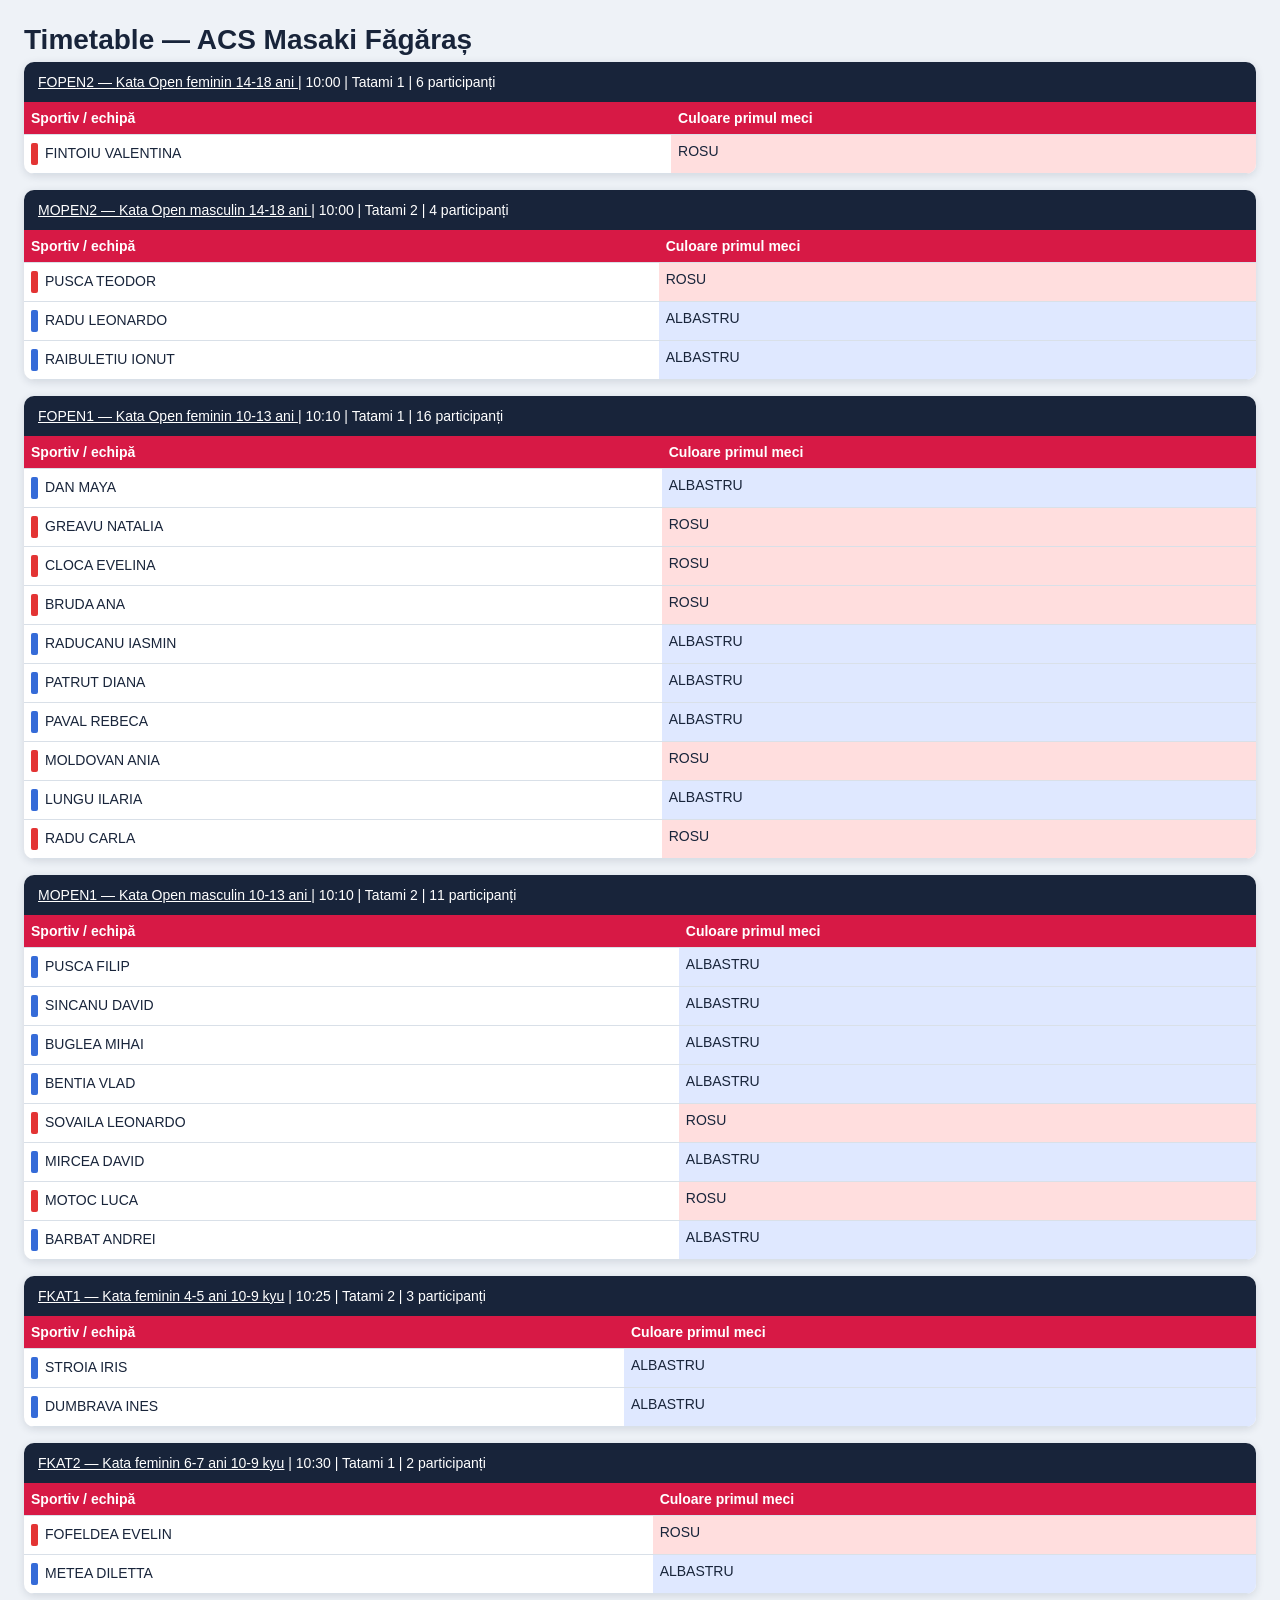
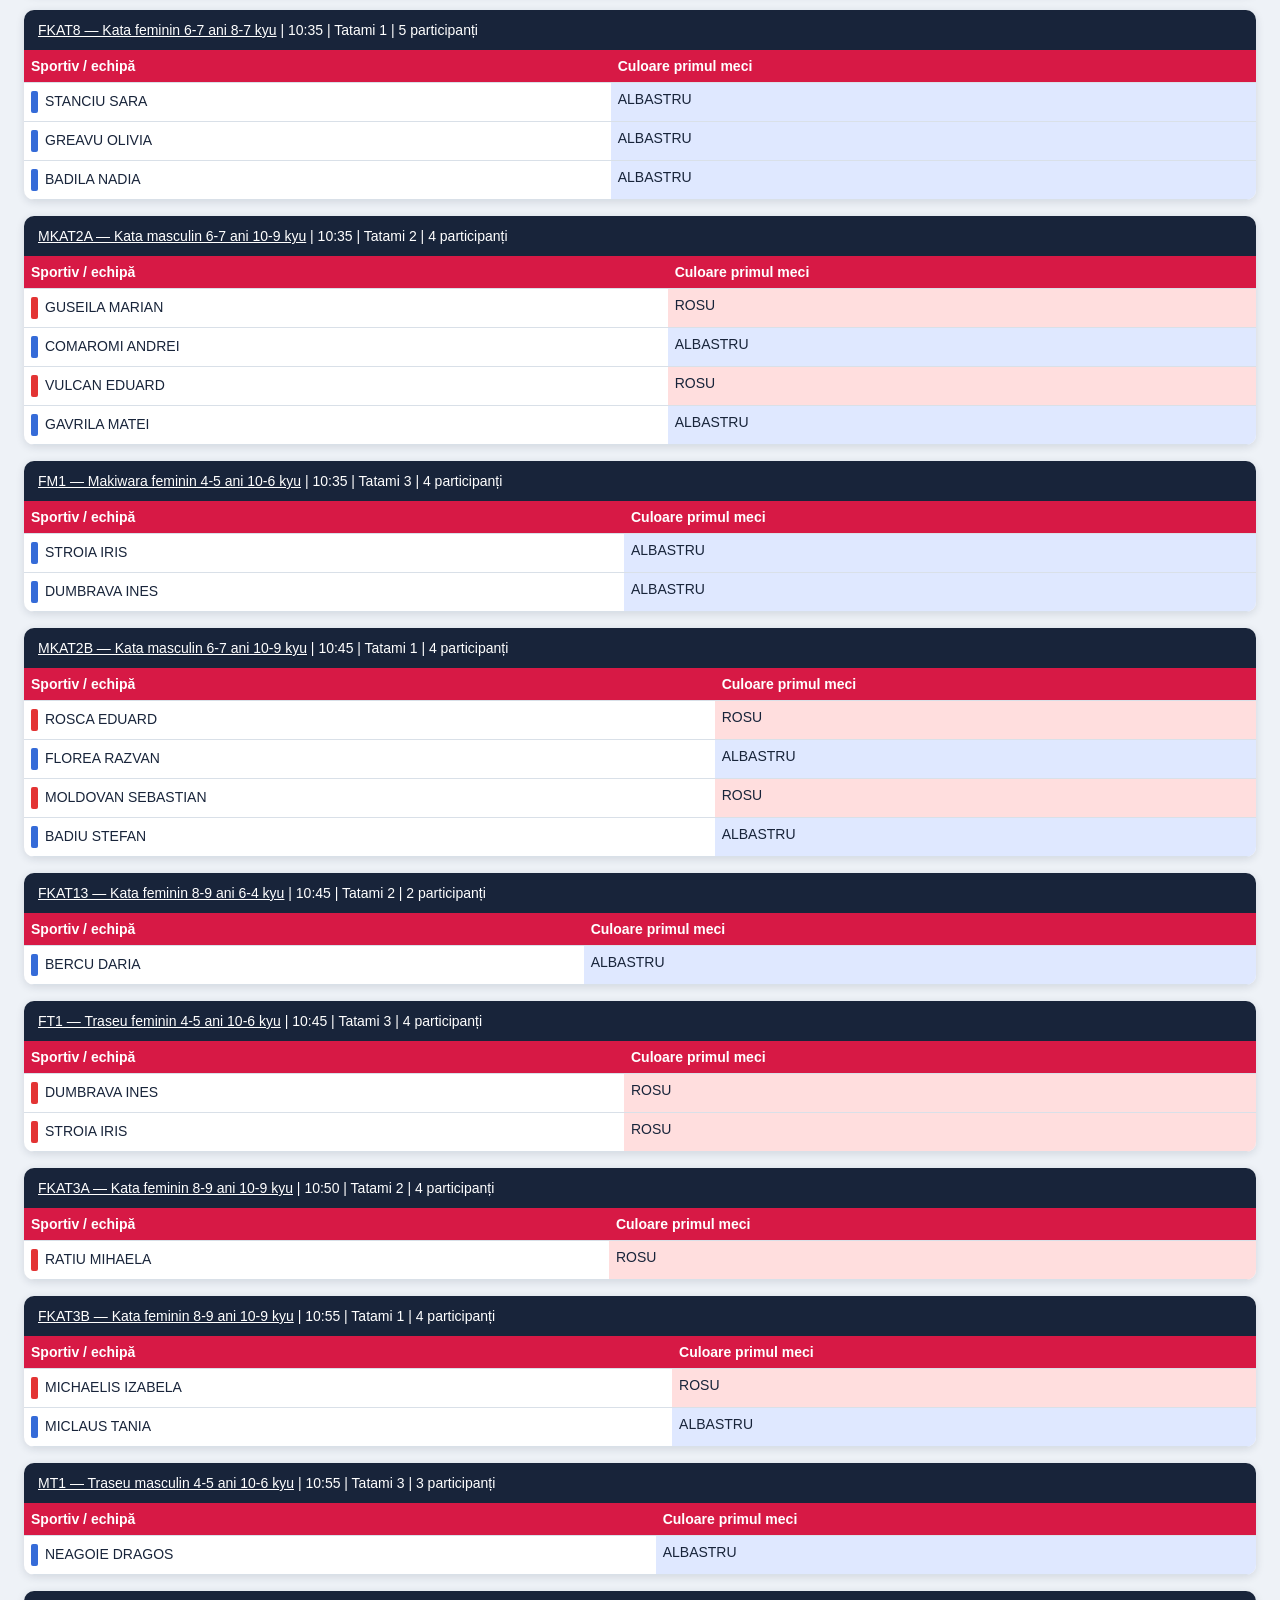
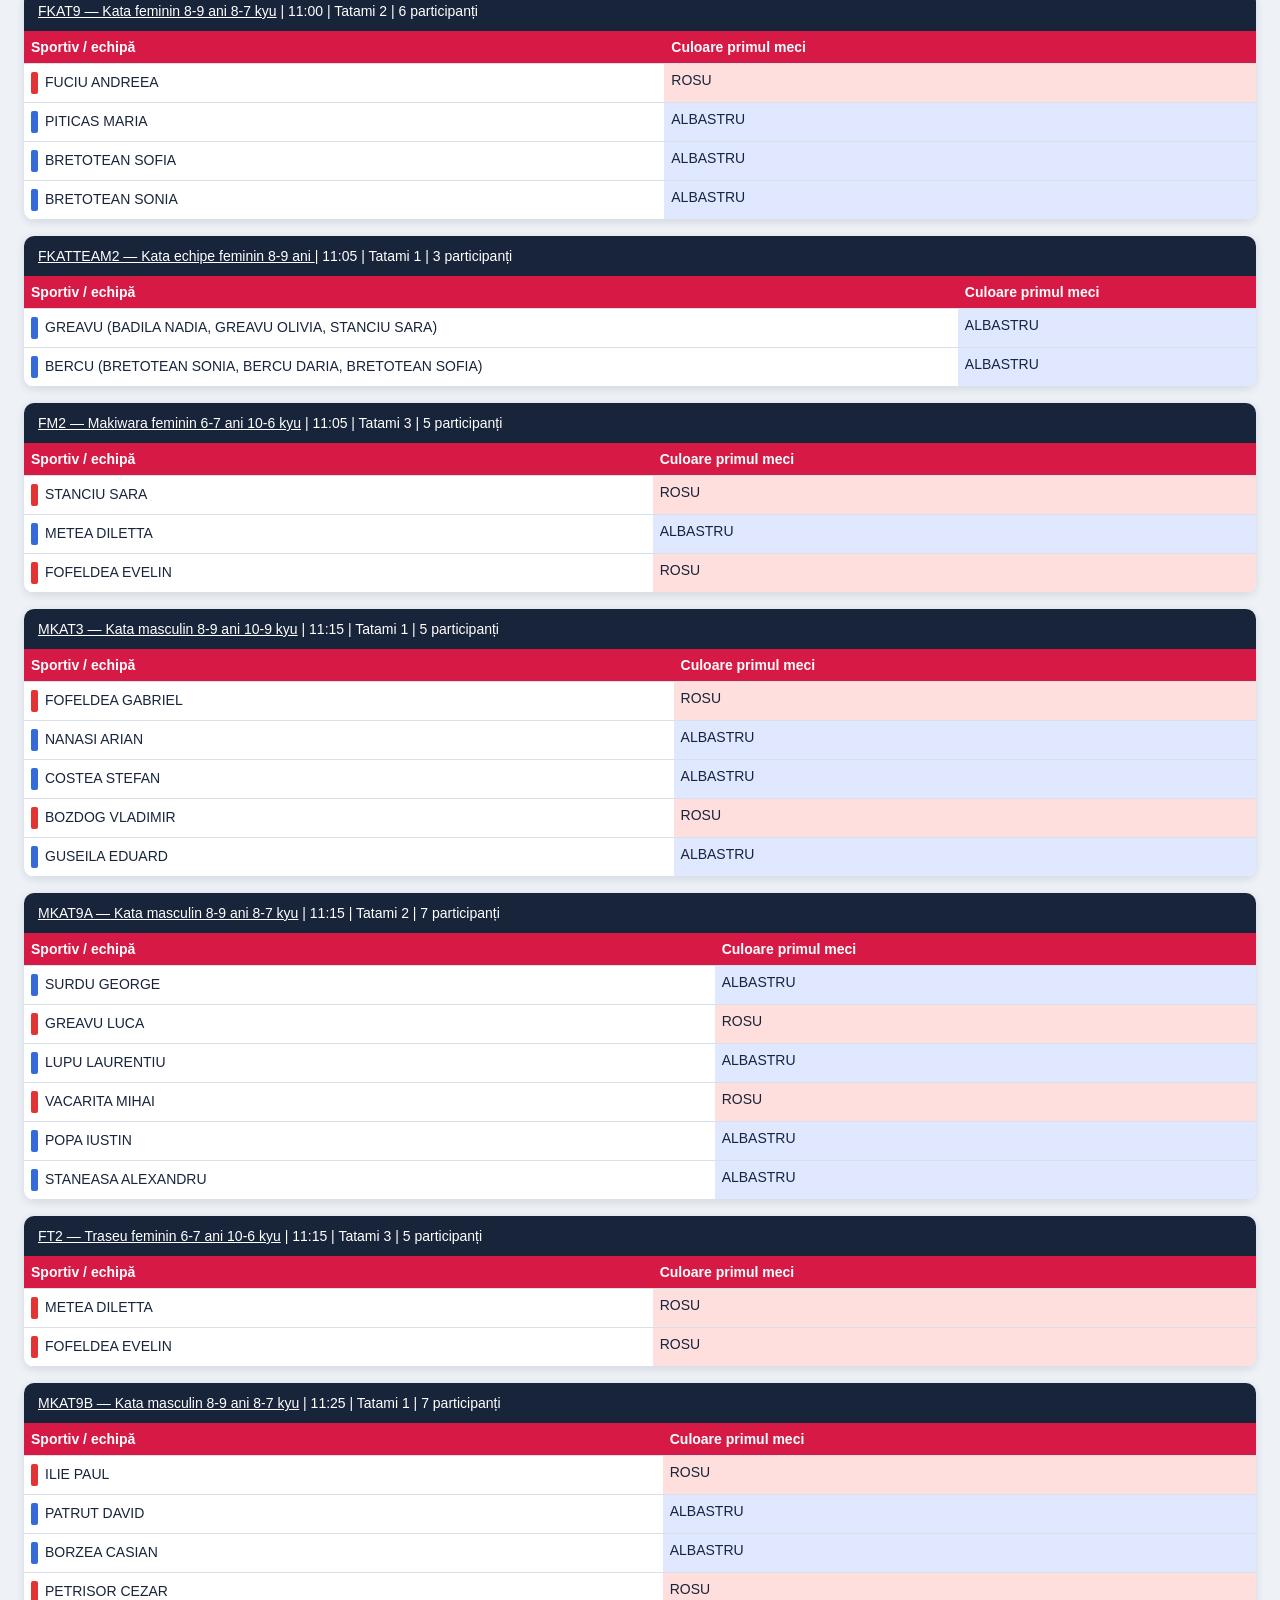
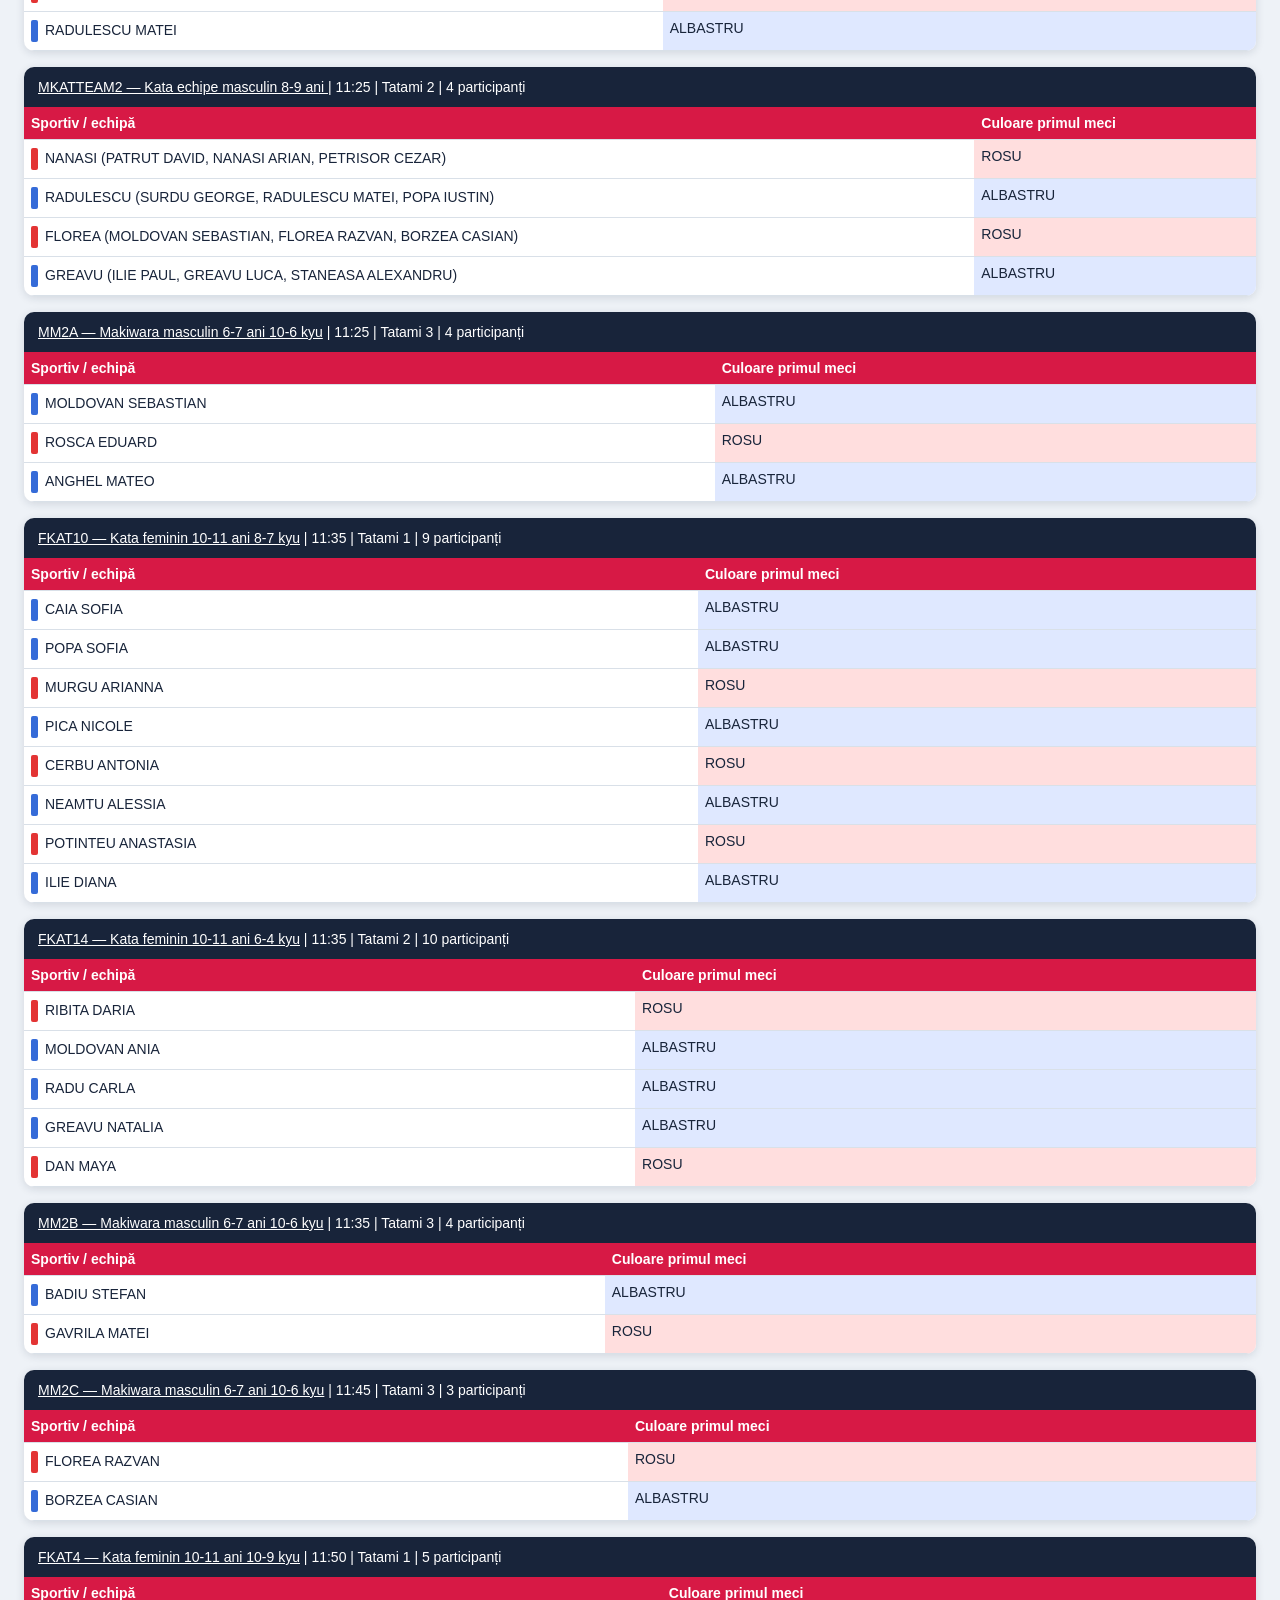
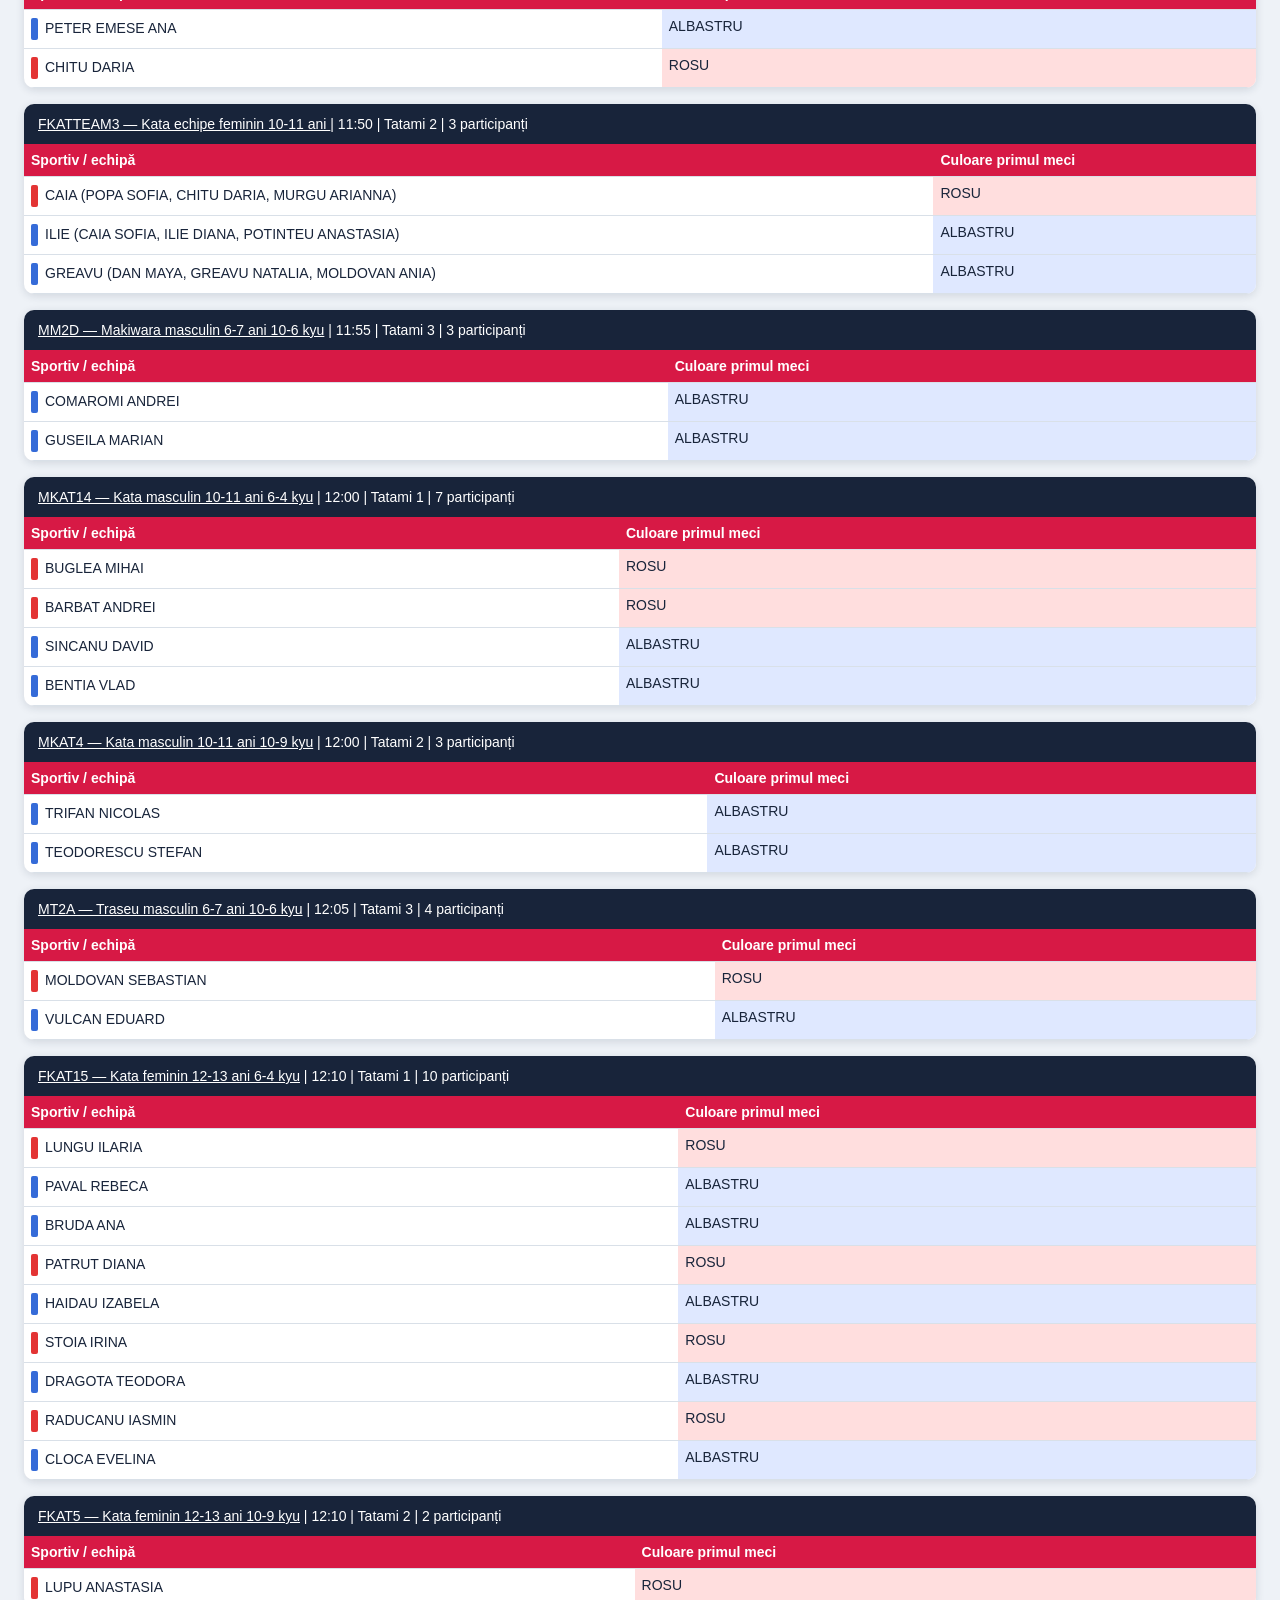
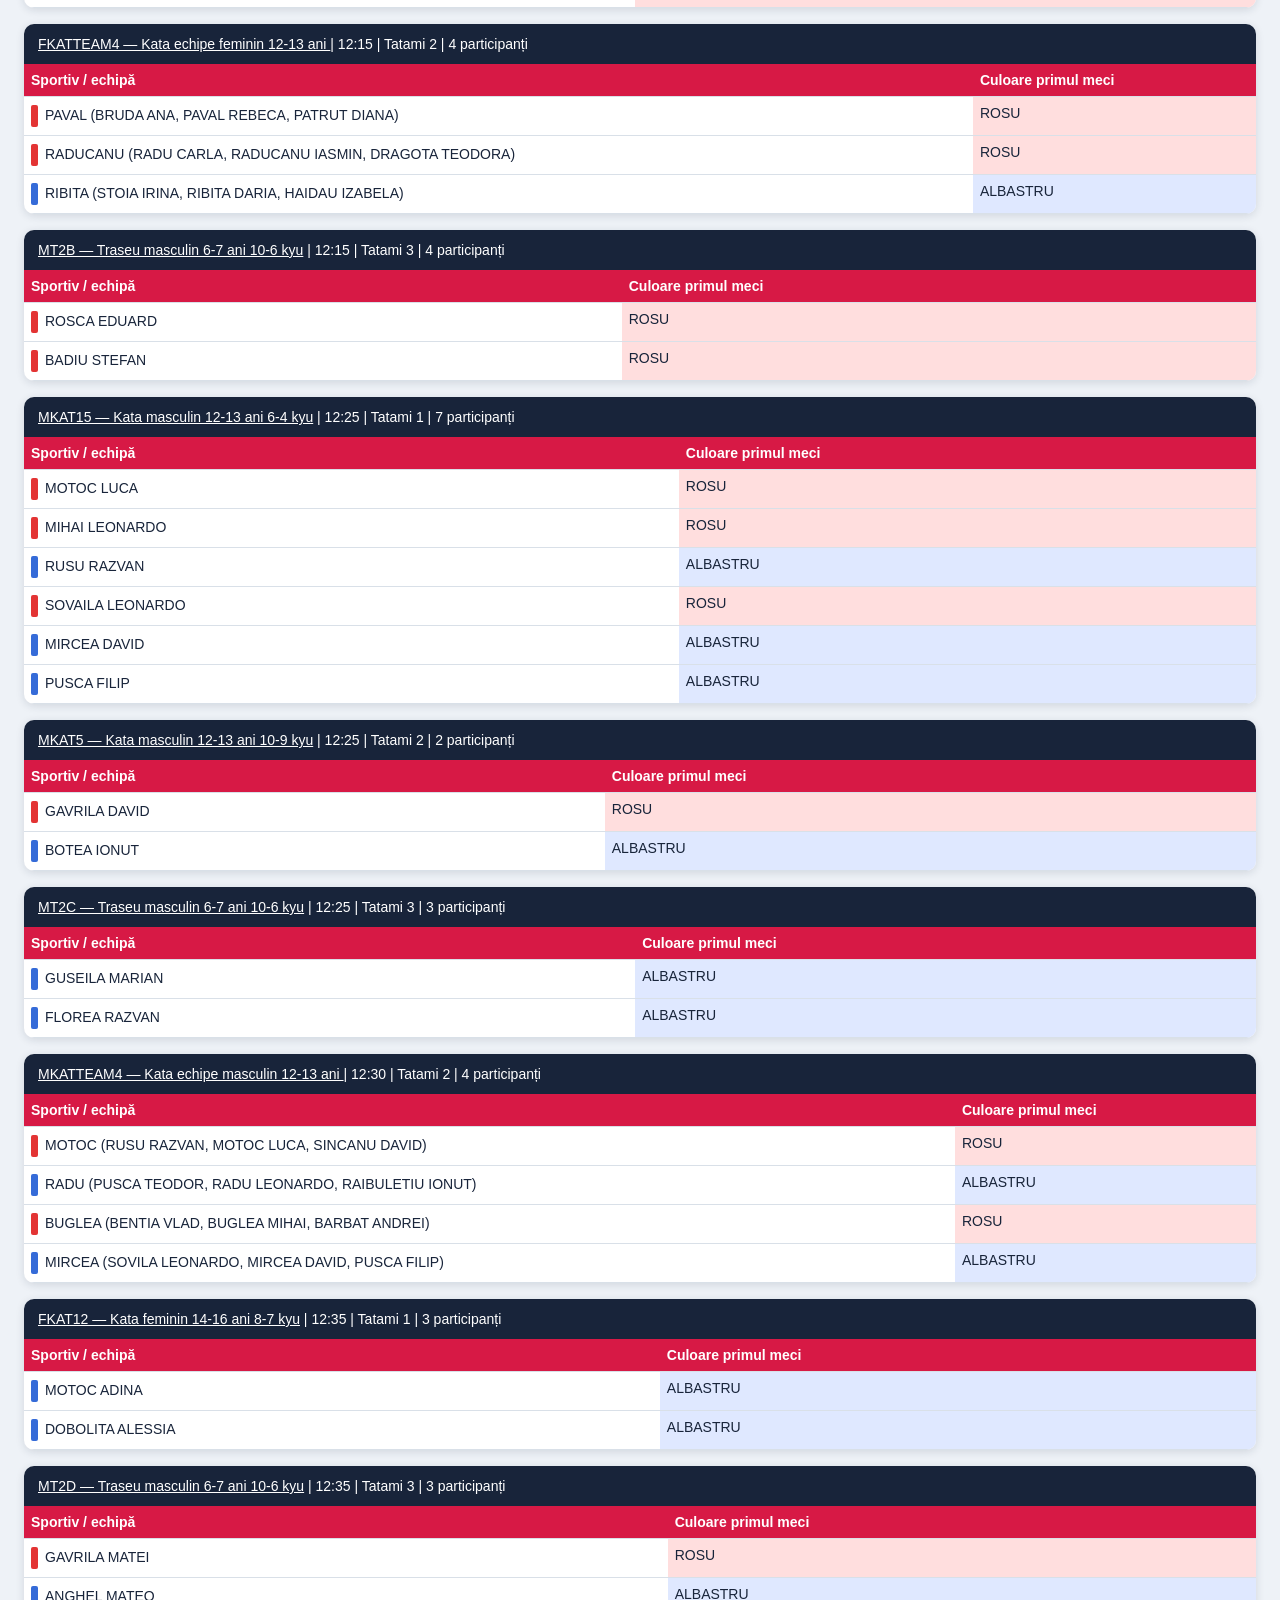
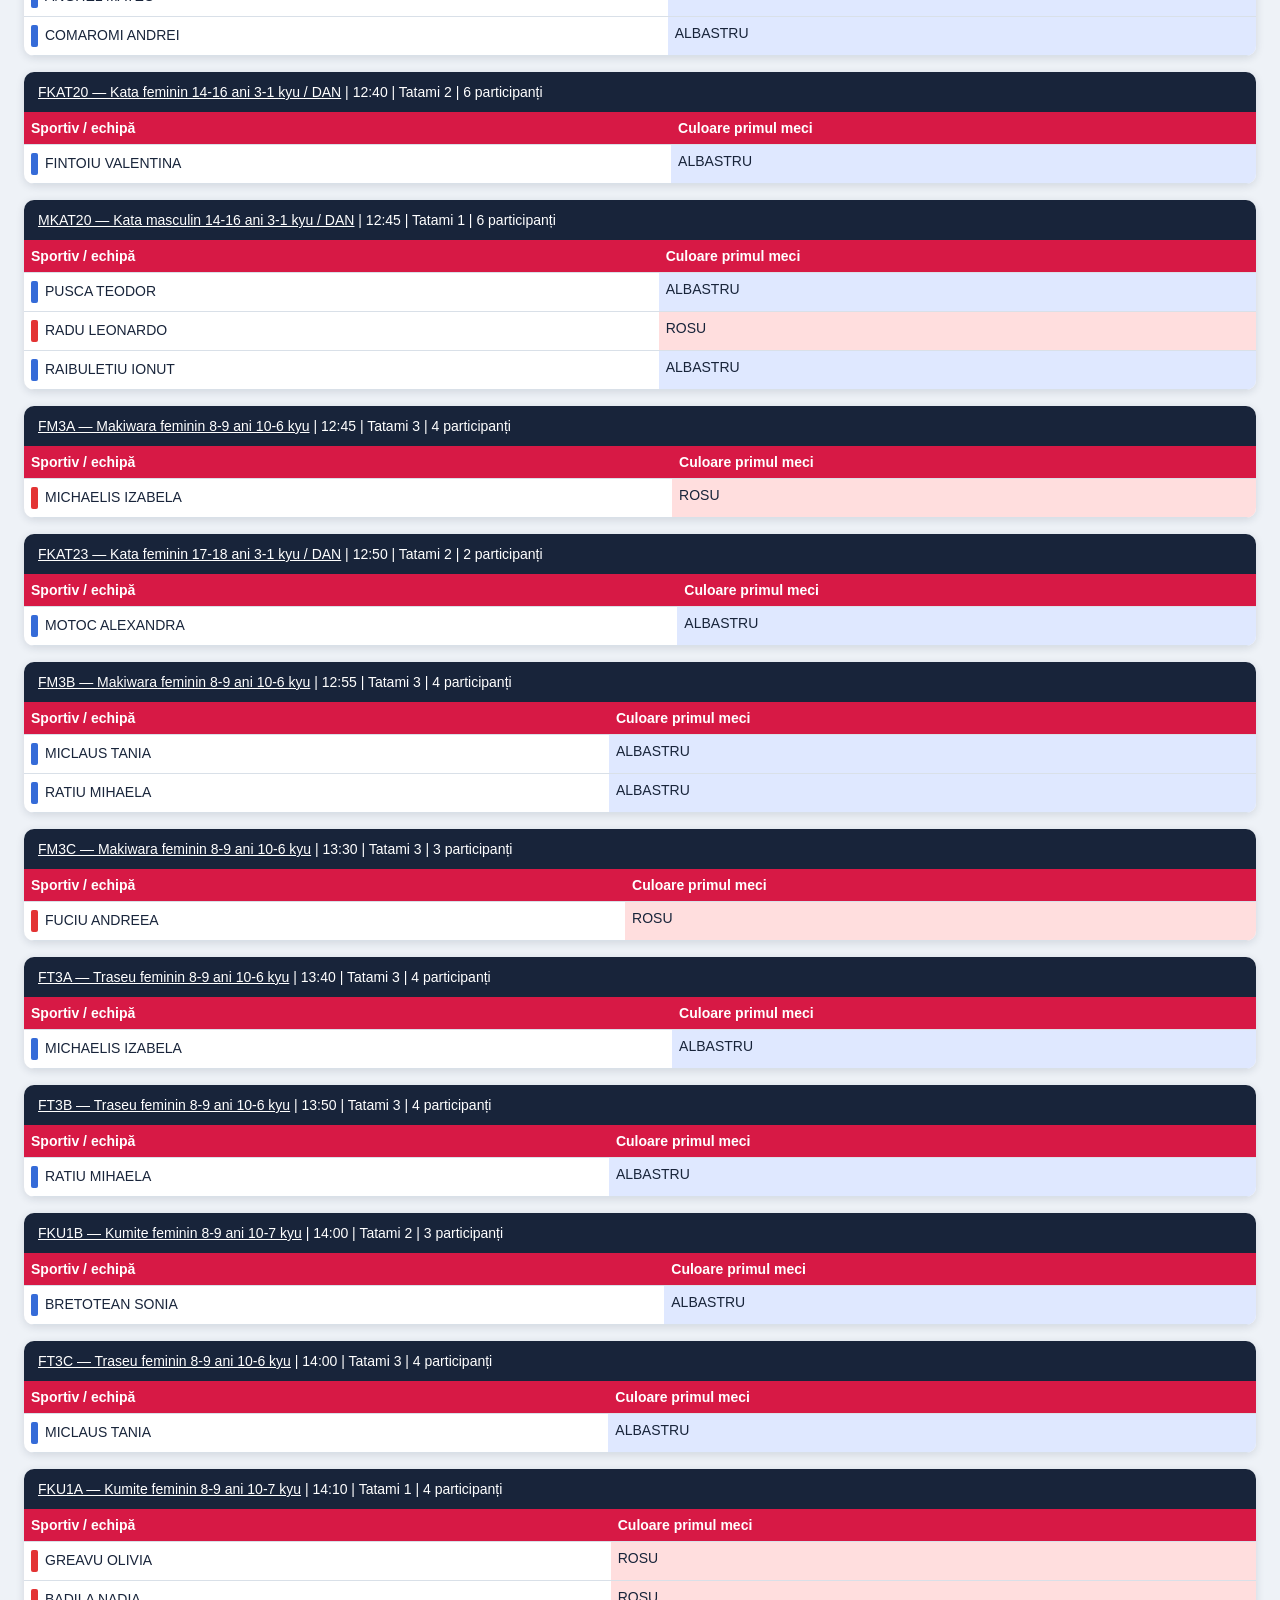
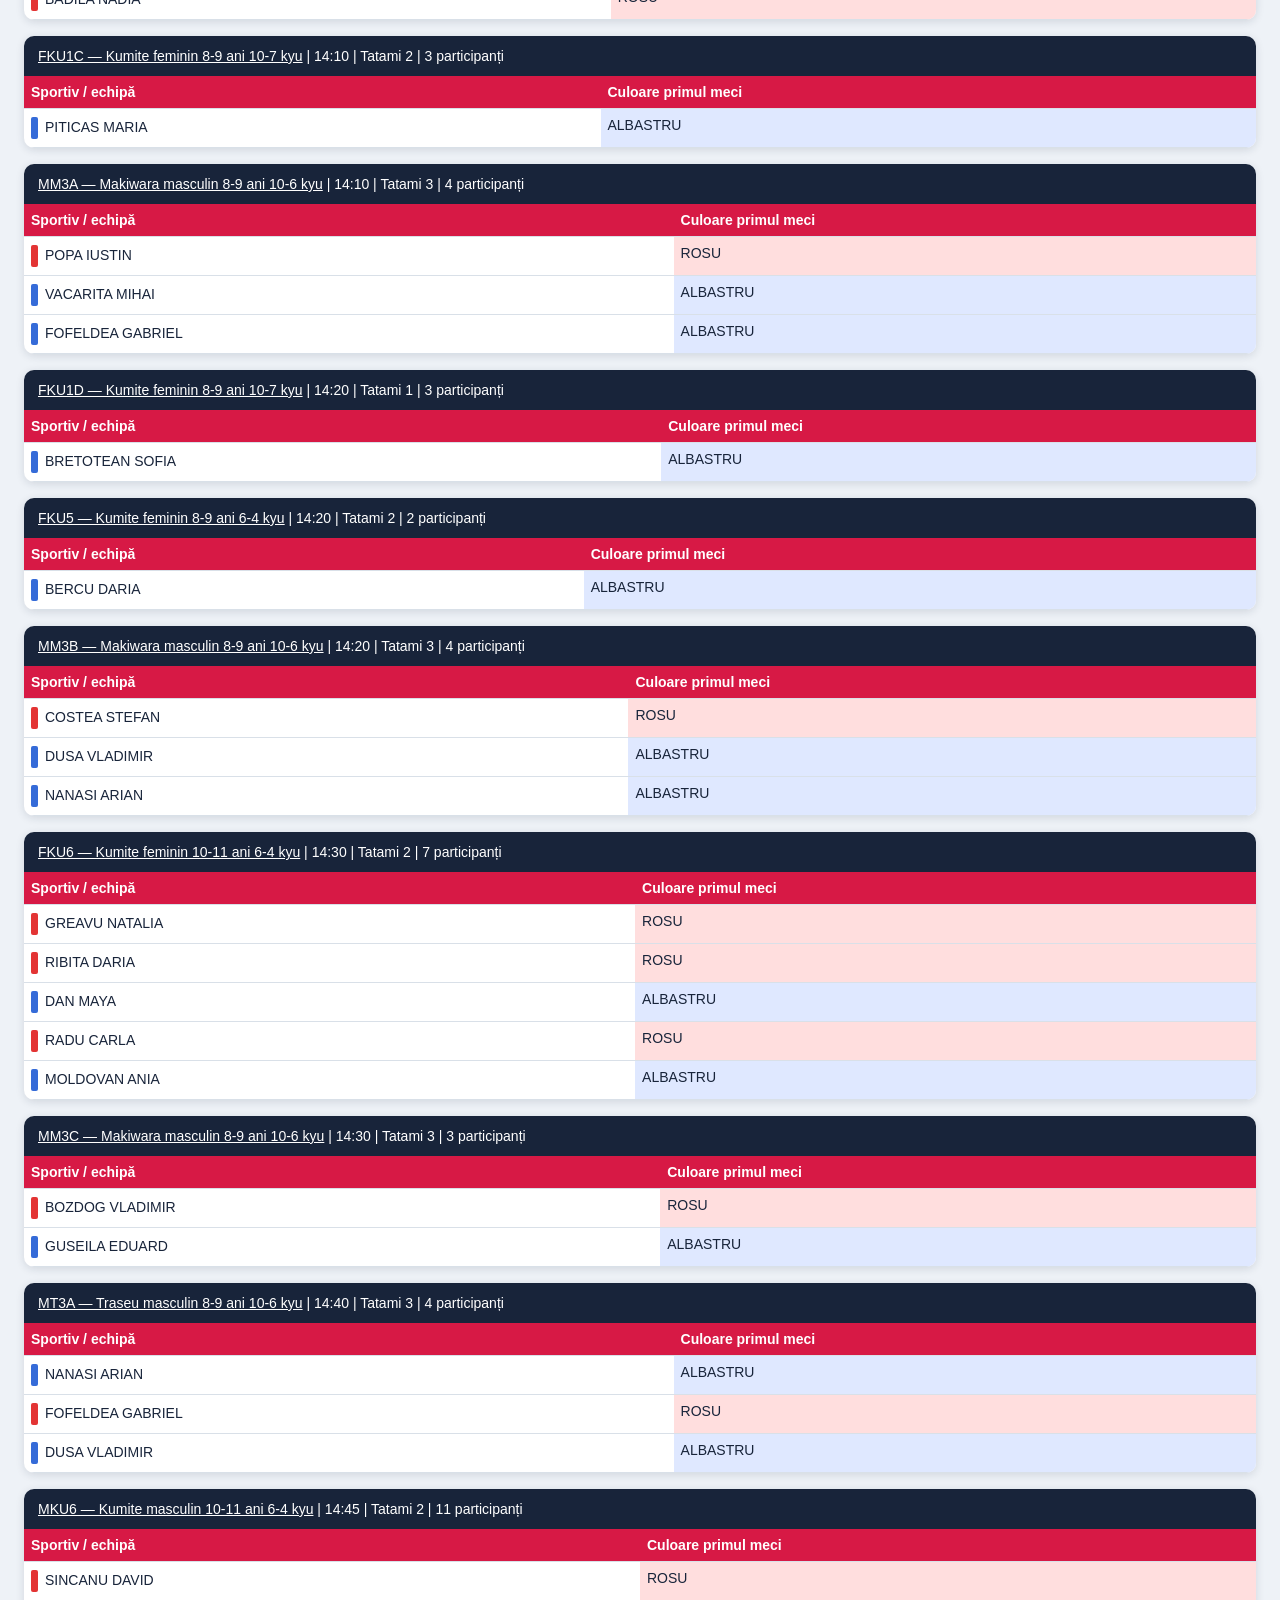
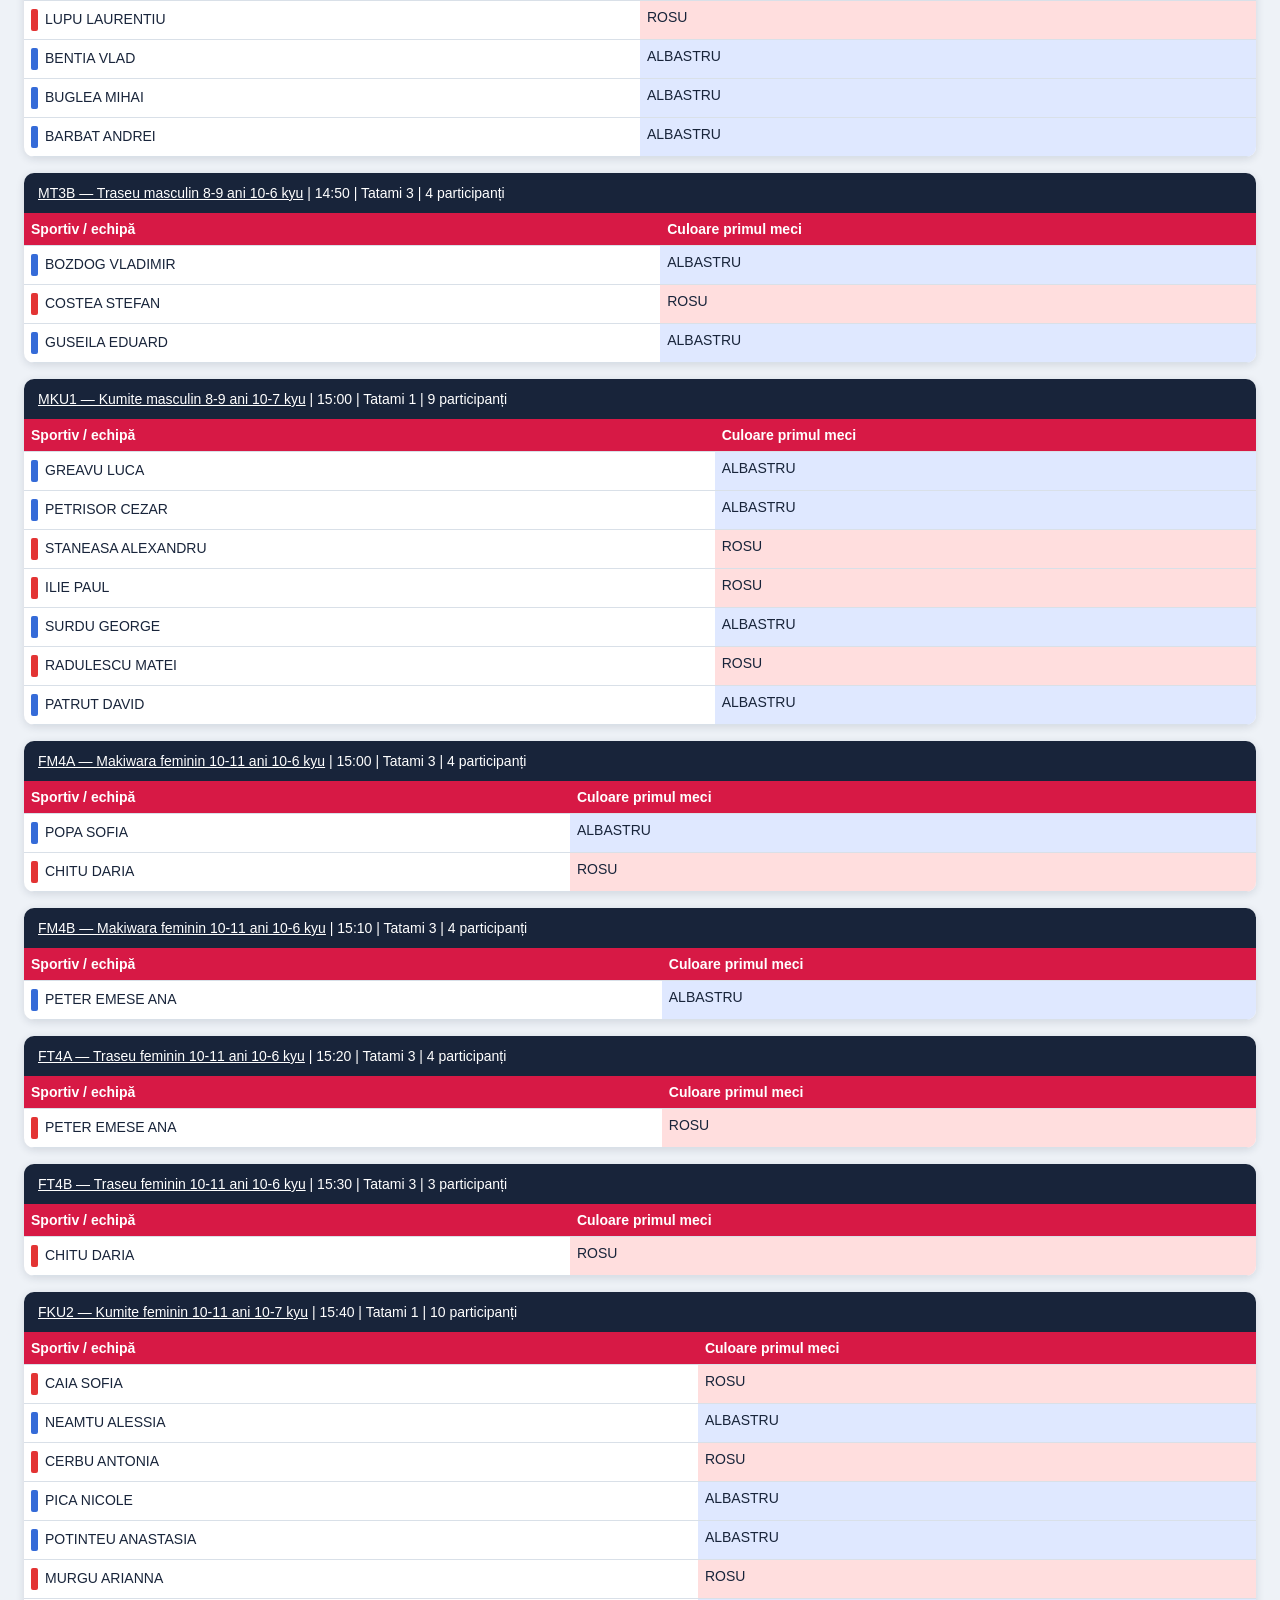
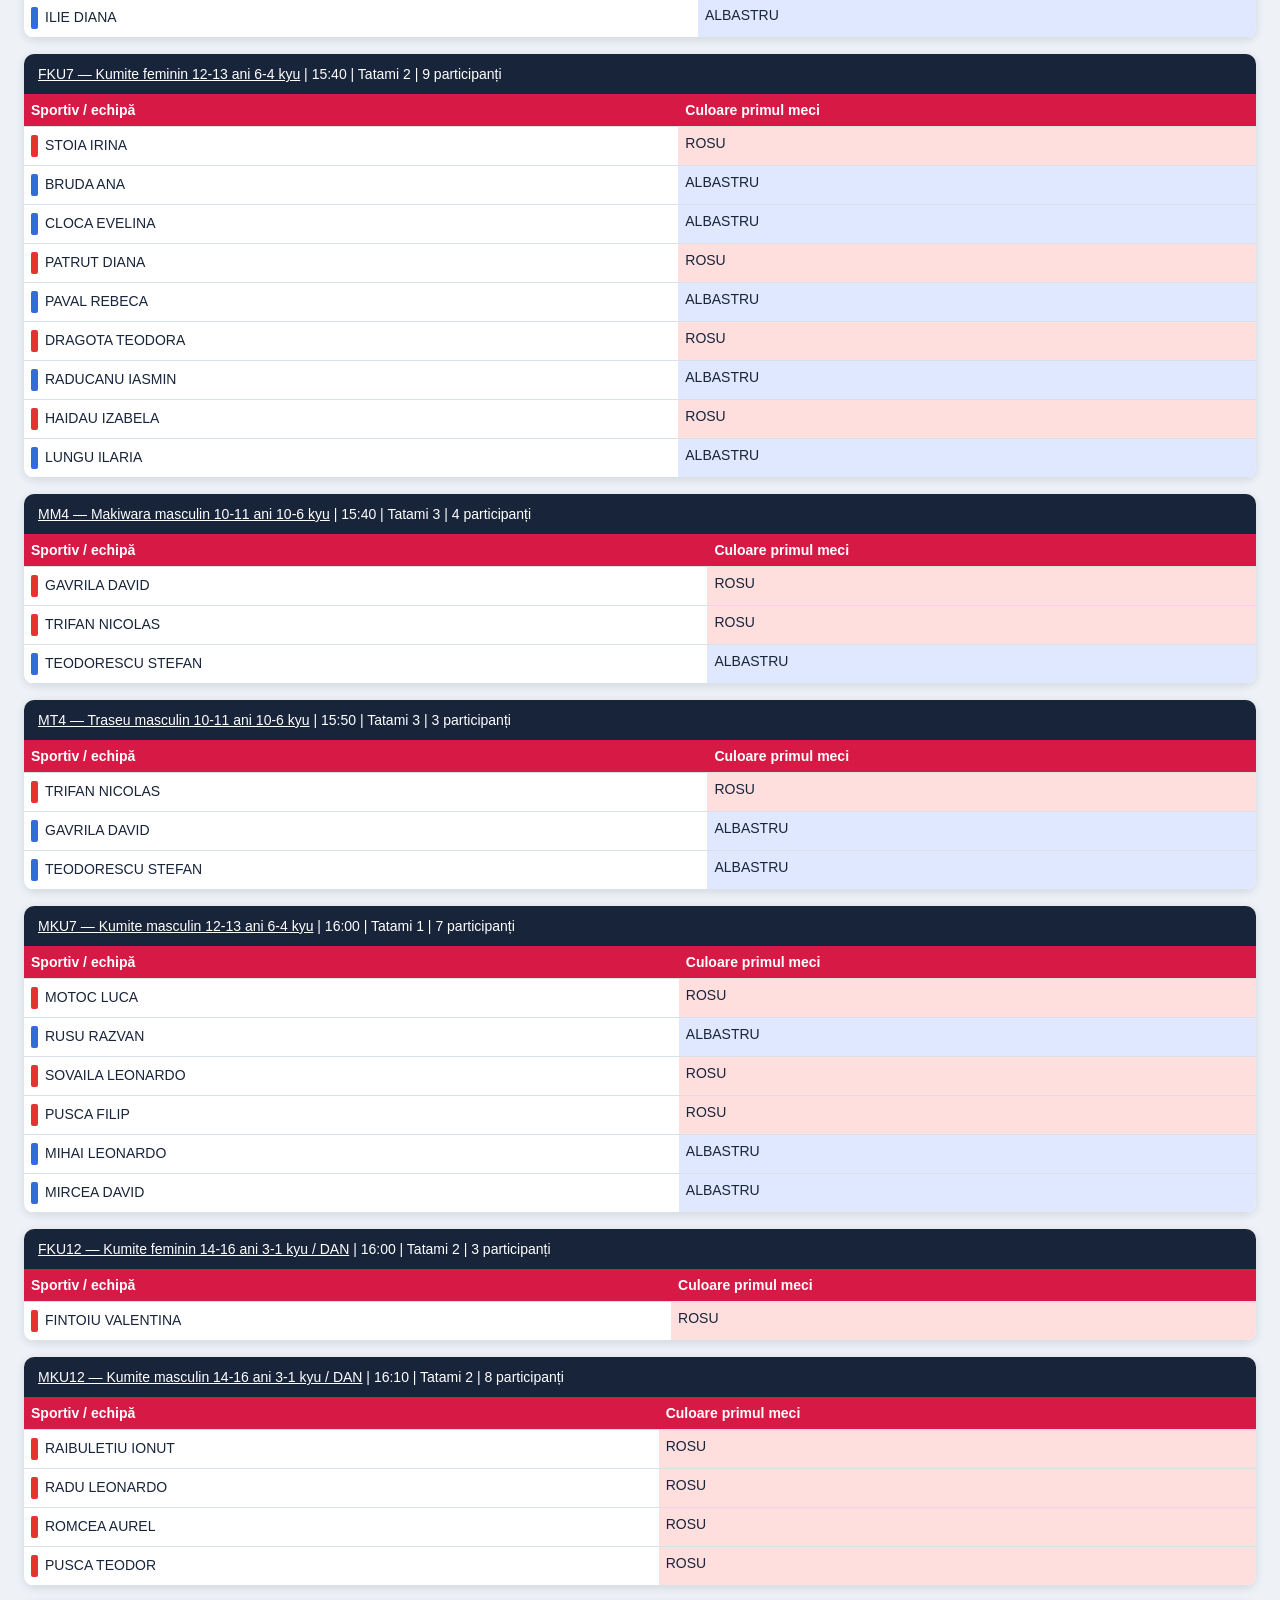
==== acsmasakifagaras/index.html @ 2281ba63 "Publish competition site Co-authored-by: Copilot <223556219+Copilot@users.noreply.github.com>" ====
<!doctype html><meta charset="utf-8"><title>Timetable — ACS Masaki Făgăraș</title>
<style>
body{font:14px Arial;margin:24px;background:#eef2f7;color:#18243a}
h1{margin-bottom:6px}.columns{display:grid;grid-template-columns:repeat(3,minmax(0,1fr));gap:16px}
.column{background:white;border-radius:10px;overflow:hidden;box-shadow:0 2px 8px #18243a22}
h2{margin:0;padding:14px;background:#18243a;color:white;text-align:center}
table{width:100%;border-collapse:collapse}th,td{border-bottom:1px solid #d9e0e8;padding:8px 7px;vertical-align:top}
th{background:#d71945;color:white;text-align:left}.time,.code{font-weight:bold;white-space:nowrap}
.code{color:#d71945}.duration{white-space:nowrap;color:#526172}.rosu{background:#ffdede}
.albastru{background:#dfe8ff}.band{display:inline-block;width:7px;height:22px;
vertical-align:middle;margin-right:7px;border-radius:2px}.band.rosu{background:#e33434}
.band.albastru{background:#356bd8}.category-link{color:#d71945;font-weight:bold;text-decoration:none}
.category-block{background:white;margin:0 0 16px;border-radius:10px;overflow:hidden;
box-shadow:0 2px 8px #18243a22}.category-title{padding:12px 14px;background:#18243a;color:white}
.category-title a{color:white}.category-table{width:100%}
@media(max-width:900px){.columns{grid-template-columns:1fr}}
</style>
<h1>Timetable — ACS Masaki Făgăraș</h1>
<section class="category-block">
<div class="category-title"><a href="../bracketuri.pdf?pagina=1#page=1">FOPEN2 — Kata Open feminin 14-18 ani  </a> | 10:00 | Tatami 1 | 6 participanți</div>
<table class="category-table"><tr><th>Sportiv / echipă</th><th>Culoare primul meci</th></tr>
<tr><td><span class="band rosu"></span>FINTOIU VALENTINA</td><td class="rosu">ROSU</td></tr>
</table></section>
<section class="category-block">
<div class="category-title"><a href="../bracketuri.pdf?pagina=2#page=2">MOPEN2 — Kata Open masculin 14-18 ani  </a> | 10:00 | Tatami 2 | 4 participanți</div>
<table class="category-table"><tr><th>Sportiv / echipă</th><th>Culoare primul meci</th></tr>
<tr><td><span class="band rosu"></span>PUSCA TEODOR</td><td class="rosu">ROSU</td></tr>
<tr><td><span class="band albastru"></span>RADU LEONARDO</td><td class="albastru">ALBASTRU</td></tr>
<tr><td><span class="band albastru"></span>RAIBULETIU IONUT</td><td class="albastru">ALBASTRU</td></tr>
</table></section>
<section class="category-block">
<div class="category-title"><a href="../bracketuri.pdf?pagina=3#page=3">FOPEN1 — Kata Open feminin 10-13 ani  </a> | 10:10 | Tatami 1 | 16 participanți</div>
<table class="category-table"><tr><th>Sportiv / echipă</th><th>Culoare primul meci</th></tr>
<tr><td><span class="band albastru"></span>DAN MAYA</td><td class="albastru">ALBASTRU</td></tr>
<tr><td><span class="band rosu"></span>GREAVU NATALIA</td><td class="rosu">ROSU</td></tr>
<tr><td><span class="band rosu"></span>CLOCA EVELINA</td><td class="rosu">ROSU</td></tr>
<tr><td><span class="band rosu"></span>BRUDA ANA</td><td class="rosu">ROSU</td></tr>
<tr><td><span class="band albastru"></span>RADUCANU IASMIN</td><td class="albastru">ALBASTRU</td></tr>
<tr><td><span class="band albastru"></span>PATRUT DIANA</td><td class="albastru">ALBASTRU</td></tr>
<tr><td><span class="band albastru"></span>PAVAL REBECA</td><td class="albastru">ALBASTRU</td></tr>
<tr><td><span class="band rosu"></span>MOLDOVAN ANIA</td><td class="rosu">ROSU</td></tr>
<tr><td><span class="band albastru"></span>LUNGU ILARIA</td><td class="albastru">ALBASTRU</td></tr>
<tr><td><span class="band rosu"></span>RADU CARLA</td><td class="rosu">ROSU</td></tr>
</table></section>
<section class="category-block">
<div class="category-title"><a href="../bracketuri.pdf?pagina=4#page=4">MOPEN1 — Kata Open masculin 10-13 ani  </a> | 10:10 | Tatami 2 | 11 participanți</div>
<table class="category-table"><tr><th>Sportiv / echipă</th><th>Culoare primul meci</th></tr>
<tr><td><span class="band albastru"></span>PUSCA FILIP</td><td class="albastru">ALBASTRU</td></tr>
<tr><td><span class="band albastru"></span>SINCANU DAVID</td><td class="albastru">ALBASTRU</td></tr>
<tr><td><span class="band albastru"></span>BUGLEA MIHAI</td><td class="albastru">ALBASTRU</td></tr>
<tr><td><span class="band albastru"></span>BENTIA VLAD</td><td class="albastru">ALBASTRU</td></tr>
<tr><td><span class="band rosu"></span>SOVAILA LEONARDO</td><td class="rosu">ROSU</td></tr>
<tr><td><span class="band albastru"></span>MIRCEA DAVID</td><td class="albastru">ALBASTRU</td></tr>
<tr><td><span class="band rosu"></span>MOTOC LUCA</td><td class="rosu">ROSU</td></tr>
<tr><td><span class="band albastru"></span>BARBAT ANDREI</td><td class="albastru">ALBASTRU</td></tr>
</table></section>
<section class="category-block">
<div class="category-title"><a href="../bracketuri.pdf?pagina=35#page=35">FKAT1 — Kata feminin 4-5 ani 10-9 kyu</a> | 10:25 | Tatami 2 | 3 participanți</div>
<table class="category-table"><tr><th>Sportiv / echipă</th><th>Culoare primul meci</th></tr>
<tr><td><span class="band albastru"></span>STROIA IRIS</td><td class="albastru">ALBASTRU</td></tr>
<tr><td><span class="band albastru"></span>DUMBRAVA INES</td><td class="albastru">ALBASTRU</td></tr>
</table></section>
<section class="category-block">
<div class="category-title"><a href="../bracketuri.pdf?pagina=38#page=38">FKAT2 — Kata feminin 6-7 ani 10-9 kyu</a> | 10:30 | Tatami 1 | 2 participanți</div>
<table class="category-table"><tr><th>Sportiv / echipă</th><th>Culoare primul meci</th></tr>
<tr><td><span class="band rosu"></span>FOFELDEA EVELIN</td><td class="rosu">ROSU</td></tr>
<tr><td><span class="band albastru"></span>METEA DILETTA</td><td class="albastru">ALBASTRU</td></tr>
</table></section>
<section class="category-block">
<div class="category-title"><a href="../bracketuri.pdf?pagina=46#page=46">FKAT8 — Kata feminin 6-7 ani 8-7 kyu</a> | 10:35 | Tatami 1 | 5 participanți</div>
<table class="category-table"><tr><th>Sportiv / echipă</th><th>Culoare primul meci</th></tr>
<tr><td><span class="band albastru"></span>STANCIU SARA</td><td class="albastru">ALBASTRU</td></tr>
<tr><td><span class="band albastru"></span>GREAVU OLIVIA</td><td class="albastru">ALBASTRU</td></tr>
<tr><td><span class="band albastru"></span>BADILA NADIA</td><td class="albastru">ALBASTRU</td></tr>
</table></section>
<section class="category-block">
<div class="category-title"><a href="../bracketuri.pdf?pagina=36#page=36">MKAT2A — Kata masculin 6-7 ani 10-9 kyu</a> | 10:35 | Tatami 2 | 4 participanți</div>
<table class="category-table"><tr><th>Sportiv / echipă</th><th>Culoare primul meci</th></tr>
<tr><td><span class="band rosu"></span>GUSEILA MARIAN</td><td class="rosu">ROSU</td></tr>
<tr><td><span class="band albastru"></span>COMAROMI ANDREI</td><td class="albastru">ALBASTRU</td></tr>
<tr><td><span class="band rosu"></span>VULCAN EDUARD</td><td class="rosu">ROSU</td></tr>
<tr><td><span class="band albastru"></span>GAVRILA MATEI</td><td class="albastru">ALBASTRU</td></tr>
</table></section>
<section class="category-block">
<div class="category-title"><a href="../bracketuri.pdf?pagina=20#page=20">FM1 — Makiwara feminin 4-5 ani 10-6 kyu</a> | 10:35 | Tatami 3 | 4 participanți</div>
<table class="category-table"><tr><th>Sportiv / echipă</th><th>Culoare primul meci</th></tr>
<tr><td><span class="band albastru"></span>STROIA IRIS</td><td class="albastru">ALBASTRU</td></tr>
<tr><td><span class="band albastru"></span>DUMBRAVA INES</td><td class="albastru">ALBASTRU</td></tr>
</table></section>
<section class="category-block">
<div class="category-title"><a href="../bracketuri.pdf?pagina=37#page=37">MKAT2B — Kata masculin 6-7 ani 10-9 kyu</a> | 10:45 | Tatami 1 | 4 participanți</div>
<table class="category-table"><tr><th>Sportiv / echipă</th><th>Culoare primul meci</th></tr>
<tr><td><span class="band rosu"></span>ROSCA EDUARD</td><td class="rosu">ROSU</td></tr>
<tr><td><span class="band albastru"></span>FLOREA RAZVAN</td><td class="albastru">ALBASTRU</td></tr>
<tr><td><span class="band rosu"></span>MOLDOVAN SEBASTIAN</td><td class="rosu">ROSU</td></tr>
<tr><td><span class="band albastru"></span>BADIU STEFAN</td><td class="albastru">ALBASTRU</td></tr>
</table></section>
<section class="category-block">
<div class="category-title"><a href="../bracketuri.pdf?pagina=53#page=53">FKAT13 — Kata feminin 8-9 ani 6-4 kyu</a> | 10:45 | Tatami 2 | 2 participanți</div>
<table class="category-table"><tr><th>Sportiv / echipă</th><th>Culoare primul meci</th></tr>
<tr><td><span class="band albastru"></span>BERCU DARIA</td><td class="albastru">ALBASTRU</td></tr>
</table></section>
<section class="category-block">
<div class="category-title"><a href="../bracketuri.pdf?pagina=6#page=6">FT1 — Traseu feminin 4-5 ani 10-6 kyu</a> | 10:45 | Tatami 3 | 4 participanți</div>
<table class="category-table"><tr><th>Sportiv / echipă</th><th>Culoare primul meci</th></tr>
<tr><td><span class="band rosu"></span>DUMBRAVA INES</td><td class="rosu">ROSU</td></tr>
<tr><td><span class="band rosu"></span>STROIA IRIS</td><td class="rosu">ROSU</td></tr>
</table></section>
<section class="category-block">
<div class="category-title"><a href="../bracketuri.pdf?pagina=40#page=40">FKAT3A — Kata feminin 8-9 ani 10-9 kyu</a> | 10:50 | Tatami 2 | 4 participanți</div>
<table class="category-table"><tr><th>Sportiv / echipă</th><th>Culoare primul meci</th></tr>
<tr><td><span class="band rosu"></span>RATIU MIHAELA</td><td class="rosu">ROSU</td></tr>
</table></section>
<section class="category-block">
<div class="category-title"><a href="../bracketuri.pdf?pagina=41#page=41">FKAT3B — Kata feminin 8-9 ani 10-9 kyu</a> | 10:55 | Tatami 1 | 4 participanți</div>
<table class="category-table"><tr><th>Sportiv / echipă</th><th>Culoare primul meci</th></tr>
<tr><td><span class="band rosu"></span>MICHAELIS IZABELA</td><td class="rosu">ROSU</td></tr>
<tr><td><span class="band albastru"></span>MICLAUS TANIA</td><td class="albastru">ALBASTRU</td></tr>
</table></section>
<section class="category-block">
<div class="category-title"><a href="../bracketuri.pdf?pagina=5#page=5">MT1 — Traseu masculin 4-5 ani 10-6 kyu</a> | 10:55 | Tatami 3 | 3 participanți</div>
<table class="category-table"><tr><th>Sportiv / echipă</th><th>Culoare primul meci</th></tr>
<tr><td><span class="band albastru"></span>NEAGOIE DRAGOS</td><td class="albastru">ALBASTRU</td></tr>
</table></section>
<section class="category-block">
<div class="category-title"><a href="../bracketuri.pdf?pagina=49#page=49">FKAT9 — Kata feminin 8-9 ani 8-7 kyu</a> | 11:00 | Tatami 2 | 6 participanți</div>
<table class="category-table"><tr><th>Sportiv / echipă</th><th>Culoare primul meci</th></tr>
<tr><td><span class="band rosu"></span>FUCIU ANDREEA</td><td class="rosu">ROSU</td></tr>
<tr><td><span class="band albastru"></span>PITICAS MARIA</td><td class="albastru">ALBASTRU</td></tr>
<tr><td><span class="band albastru"></span>BRETOTEAN SOFIA</td><td class="albastru">ALBASTRU</td></tr>
<tr><td><span class="band albastru"></span>BRETOTEAN SONIA</td><td class="albastru">ALBASTRU</td></tr>
</table></section>
<section class="category-block">
<div class="category-title"><a href="../bracketuri.pdf?pagina=78#page=78">FKATTEAM2 — Kata echipe feminin 8-9 ani  </a> | 11:05 | Tatami 1 | 3 participanți</div>
<table class="category-table"><tr><th>Sportiv / echipă</th><th>Culoare primul meci</th></tr>
<tr><td><span class="band albastru"></span>GREAVU (BADILA NADIA, GREAVU OLIVIA, STANCIU SARA)</td><td class="albastru">ALBASTRU</td></tr>
<tr><td><span class="band albastru"></span>BERCU (BRETOTEAN SONIA, BERCU DARIA, BRETOTEAN SOFIA)</td><td class="albastru">ALBASTRU</td></tr>
</table></section>
<section class="category-block">
<div class="category-title"><a href="../bracketuri.pdf?pagina=25#page=25">FM2 — Makiwara feminin 6-7 ani 10-6 kyu</a> | 11:05 | Tatami 3 | 5 participanți</div>
<table class="category-table"><tr><th>Sportiv / echipă</th><th>Culoare primul meci</th></tr>
<tr><td><span class="band rosu"></span>STANCIU SARA</td><td class="rosu">ROSU</td></tr>
<tr><td><span class="band albastru"></span>METEA DILETTA</td><td class="albastru">ALBASTRU</td></tr>
<tr><td><span class="band rosu"></span>FOFELDEA EVELIN</td><td class="rosu">ROSU</td></tr>
</table></section>
<section class="category-block">
<div class="category-title"><a href="../bracketuri.pdf?pagina=39#page=39">MKAT3 — Kata masculin 8-9 ani 10-9 kyu</a> | 11:15 | Tatami 1 | 5 participanți</div>
<table class="category-table"><tr><th>Sportiv / echipă</th><th>Culoare primul meci</th></tr>
<tr><td><span class="band rosu"></span>FOFELDEA GABRIEL</td><td class="rosu">ROSU</td></tr>
<tr><td><span class="band albastru"></span>NANASI ARIAN</td><td class="albastru">ALBASTRU</td></tr>
<tr><td><span class="band albastru"></span>COSTEA STEFAN</td><td class="albastru">ALBASTRU</td></tr>
<tr><td><span class="band rosu"></span>BOZDOG VLADIMIR</td><td class="rosu">ROSU</td></tr>
<tr><td><span class="band albastru"></span>GUSEILA EDUARD</td><td class="albastru">ALBASTRU</td></tr>
</table></section>
<section class="category-block">
<div class="category-title"><a href="../bracketuri.pdf?pagina=47#page=47">MKAT9A — Kata masculin 8-9 ani 8-7 kyu</a> | 11:15 | Tatami 2 | 7 participanți</div>
<table class="category-table"><tr><th>Sportiv / echipă</th><th>Culoare primul meci</th></tr>
<tr><td><span class="band albastru"></span>SURDU GEORGE</td><td class="albastru">ALBASTRU</td></tr>
<tr><td><span class="band rosu"></span>GREAVU LUCA</td><td class="rosu">ROSU</td></tr>
<tr><td><span class="band albastru"></span>LUPU LAURENTIU</td><td class="albastru">ALBASTRU</td></tr>
<tr><td><span class="band rosu"></span>VACARITA MIHAI</td><td class="rosu">ROSU</td></tr>
<tr><td><span class="band albastru"></span>POPA IUSTIN</td><td class="albastru">ALBASTRU</td></tr>
<tr><td><span class="band albastru"></span>STANEASA ALEXANDRU</td><td class="albastru">ALBASTRU</td></tr>
</table></section>
<section class="category-block">
<div class="category-title"><a href="../bracketuri.pdf?pagina=11#page=11">FT2 — Traseu feminin 6-7 ani 10-6 kyu</a> | 11:15 | Tatami 3 | 5 participanți</div>
<table class="category-table"><tr><th>Sportiv / echipă</th><th>Culoare primul meci</th></tr>
<tr><td><span class="band rosu"></span>METEA DILETTA</td><td class="rosu">ROSU</td></tr>
<tr><td><span class="band rosu"></span>FOFELDEA EVELIN</td><td class="rosu">ROSU</td></tr>
</table></section>
<section class="category-block">
<div class="category-title"><a href="../bracketuri.pdf?pagina=48#page=48">MKAT9B — Kata masculin 8-9 ani 8-7 kyu</a> | 11:25 | Tatami 1 | 7 participanți</div>
<table class="category-table"><tr><th>Sportiv / echipă</th><th>Culoare primul meci</th></tr>
<tr><td><span class="band rosu"></span>ILIE PAUL</td><td class="rosu">ROSU</td></tr>
<tr><td><span class="band albastru"></span>PATRUT DAVID</td><td class="albastru">ALBASTRU</td></tr>
<tr><td><span class="band albastru"></span>BORZEA CASIAN</td><td class="albastru">ALBASTRU</td></tr>
<tr><td><span class="band rosu"></span>PETRISOR CEZAR</td><td class="rosu">ROSU</td></tr>
<tr><td><span class="band albastru"></span>RADULESCU MATEI</td><td class="albastru">ALBASTRU</td></tr>
</table></section>
<section class="category-block">
<div class="category-title"><a href="../bracketuri.pdf?pagina=77#page=77">MKATTEAM2 — Kata echipe masculin 8-9 ani  </a> | 11:25 | Tatami 2 | 4 participanți</div>
<table class="category-table"><tr><th>Sportiv / echipă</th><th>Culoare primul meci</th></tr>
<tr><td><span class="band rosu"></span>NANASI (PATRUT DAVID, NANASI ARIAN, PETRISOR CEZAR)</td><td class="rosu">ROSU</td></tr>
<tr><td><span class="band albastru"></span>RADULESCU (SURDU GEORGE, RADULESCU MATEI, POPA IUSTIN)</td><td class="albastru">ALBASTRU</td></tr>
<tr><td><span class="band rosu"></span>FLOREA (MOLDOVAN SEBASTIAN, FLOREA RAZVAN, BORZEA CASIAN)</td><td class="rosu">ROSU</td></tr>
<tr><td><span class="band albastru"></span>GREAVU (ILIE PAUL, GREAVU LUCA, STANEASA ALEXANDRU)</td><td class="albastru">ALBASTRU</td></tr>
</table></section>
<section class="category-block">
<div class="category-title"><a href="../bracketuri.pdf?pagina=21#page=21">MM2A — Makiwara masculin 6-7 ani 10-6 kyu</a> | 11:25 | Tatami 3 | 4 participanți</div>
<table class="category-table"><tr><th>Sportiv / echipă</th><th>Culoare primul meci</th></tr>
<tr><td><span class="band albastru"></span>MOLDOVAN SEBASTIAN</td><td class="albastru">ALBASTRU</td></tr>
<tr><td><span class="band rosu"></span>ROSCA EDUARD</td><td class="rosu">ROSU</td></tr>
<tr><td><span class="band albastru"></span>ANGHEL MATEO</td><td class="albastru">ALBASTRU</td></tr>
</table></section>
<section class="category-block">
<div class="category-title"><a href="../bracketuri.pdf?pagina=50#page=50">FKAT10 — Kata feminin 10-11 ani 8-7 kyu</a> | 11:35 | Tatami 1 | 9 participanți</div>
<table class="category-table"><tr><th>Sportiv / echipă</th><th>Culoare primul meci</th></tr>
<tr><td><span class="band albastru"></span>CAIA SOFIA</td><td class="albastru">ALBASTRU</td></tr>
<tr><td><span class="band albastru"></span>POPA SOFIA</td><td class="albastru">ALBASTRU</td></tr>
<tr><td><span class="band rosu"></span>MURGU ARIANNA</td><td class="rosu">ROSU</td></tr>
<tr><td><span class="band albastru"></span>PICA NICOLE</td><td class="albastru">ALBASTRU</td></tr>
<tr><td><span class="band rosu"></span>CERBU ANTONIA</td><td class="rosu">ROSU</td></tr>
<tr><td><span class="band albastru"></span>NEAMTU ALESSIA</td><td class="albastru">ALBASTRU</td></tr>
<tr><td><span class="band rosu"></span>POTINTEU ANASTASIA</td><td class="rosu">ROSU</td></tr>
<tr><td><span class="band albastru"></span>ILIE DIANA</td><td class="albastru">ALBASTRU</td></tr>
</table></section>
<section class="category-block">
<div class="category-title"><a href="../bracketuri.pdf?pagina=55#page=55">FKAT14 — Kata feminin 10-11 ani 6-4 kyu</a> | 11:35 | Tatami 2 | 10 participanți</div>
<table class="category-table"><tr><th>Sportiv / echipă</th><th>Culoare primul meci</th></tr>
<tr><td><span class="band rosu"></span>RIBITA DARIA</td><td class="rosu">ROSU</td></tr>
<tr><td><span class="band albastru"></span>MOLDOVAN ANIA</td><td class="albastru">ALBASTRU</td></tr>
<tr><td><span class="band albastru"></span>RADU CARLA</td><td class="albastru">ALBASTRU</td></tr>
<tr><td><span class="band albastru"></span>GREAVU NATALIA</td><td class="albastru">ALBASTRU</td></tr>
<tr><td><span class="band rosu"></span>DAN MAYA</td><td class="rosu">ROSU</td></tr>
</table></section>
<section class="category-block">
<div class="category-title"><a href="../bracketuri.pdf?pagina=22#page=22">MM2B — Makiwara masculin 6-7 ani 10-6 kyu</a> | 11:35 | Tatami 3 | 4 participanți</div>
<table class="category-table"><tr><th>Sportiv / echipă</th><th>Culoare primul meci</th></tr>
<tr><td><span class="band albastru"></span>BADIU STEFAN</td><td class="albastru">ALBASTRU</td></tr>
<tr><td><span class="band rosu"></span>GAVRILA MATEI</td><td class="rosu">ROSU</td></tr>
</table></section>
<section class="category-block">
<div class="category-title"><a href="../bracketuri.pdf?pagina=23#page=23">MM2C — Makiwara masculin 6-7 ani 10-6 kyu</a> | 11:45 | Tatami 3 | 3 participanți</div>
<table class="category-table"><tr><th>Sportiv / echipă</th><th>Culoare primul meci</th></tr>
<tr><td><span class="band rosu"></span>FLOREA RAZVAN</td><td class="rosu">ROSU</td></tr>
<tr><td><span class="band albastru"></span>BORZEA CASIAN</td><td class="albastru">ALBASTRU</td></tr>
</table></section>
<section class="category-block">
<div class="category-title"><a href="../bracketuri.pdf?pagina=43#page=43">FKAT4 — Kata feminin 10-11 ani 10-9 kyu</a> | 11:50 | Tatami 1 | 5 participanți</div>
<table class="category-table"><tr><th>Sportiv / echipă</th><th>Culoare primul meci</th></tr>
<tr><td><span class="band albastru"></span>PETER EMESE ANA</td><td class="albastru">ALBASTRU</td></tr>
<tr><td><span class="band rosu"></span>CHITU DARIA</td><td class="rosu">ROSU</td></tr>
</table></section>
<section class="category-block">
<div class="category-title"><a href="../bracketuri.pdf?pagina=79#page=79">FKATTEAM3 — Kata echipe feminin 10-11 ani  </a> | 11:50 | Tatami 2 | 3 participanți</div>
<table class="category-table"><tr><th>Sportiv / echipă</th><th>Culoare primul meci</th></tr>
<tr><td><span class="band rosu"></span>CAIA (POPA SOFIA, CHITU DARIA, MURGU ARIANNA)</td><td class="rosu">ROSU</td></tr>
<tr><td><span class="band albastru"></span>ILIE (CAIA SOFIA, ILIE DIANA, POTINTEU ANASTASIA)</td><td class="albastru">ALBASTRU</td></tr>
<tr><td><span class="band albastru"></span>GREAVU (DAN MAYA, GREAVU NATALIA, MOLDOVAN ANIA)</td><td class="albastru">ALBASTRU</td></tr>
</table></section>
<section class="category-block">
<div class="category-title"><a href="../bracketuri.pdf?pagina=24#page=24">MM2D — Makiwara masculin 6-7 ani 10-6 kyu</a> | 11:55 | Tatami 3 | 3 participanți</div>
<table class="category-table"><tr><th>Sportiv / echipă</th><th>Culoare primul meci</th></tr>
<tr><td><span class="band albastru"></span>COMAROMI ANDREI</td><td class="albastru">ALBASTRU</td></tr>
<tr><td><span class="band albastru"></span>GUSEILA MARIAN</td><td class="albastru">ALBASTRU</td></tr>
</table></section>
<section class="category-block">
<div class="category-title"><a href="../bracketuri.pdf?pagina=54#page=54">MKAT14 — Kata masculin 10-11 ani 6-4 kyu</a> | 12:00 | Tatami 1 | 7 participanți</div>
<table class="category-table"><tr><th>Sportiv / echipă</th><th>Culoare primul meci</th></tr>
<tr><td><span class="band rosu"></span>BUGLEA MIHAI</td><td class="rosu">ROSU</td></tr>
<tr><td><span class="band rosu"></span>BARBAT ANDREI</td><td class="rosu">ROSU</td></tr>
<tr><td><span class="band albastru"></span>SINCANU DAVID</td><td class="albastru">ALBASTRU</td></tr>
<tr><td><span class="band albastru"></span>BENTIA VLAD</td><td class="albastru">ALBASTRU</td></tr>
</table></section>
<section class="category-block">
<div class="category-title"><a href="../bracketuri.pdf?pagina=42#page=42">MKAT4 — Kata masculin 10-11 ani 10-9 kyu</a> | 12:00 | Tatami 2 | 3 participanți</div>
<table class="category-table"><tr><th>Sportiv / echipă</th><th>Culoare primul meci</th></tr>
<tr><td><span class="band albastru"></span>TRIFAN NICOLAS</td><td class="albastru">ALBASTRU</td></tr>
<tr><td><span class="band albastru"></span>TEODORESCU STEFAN</td><td class="albastru">ALBASTRU</td></tr>
</table></section>
<section class="category-block">
<div class="category-title"><a href="../bracketuri.pdf?pagina=7#page=7">MT2A — Traseu masculin 6-7 ani 10-6 kyu</a> | 12:05 | Tatami 3 | 4 participanți</div>
<table class="category-table"><tr><th>Sportiv / echipă</th><th>Culoare primul meci</th></tr>
<tr><td><span class="band rosu"></span>MOLDOVAN SEBASTIAN</td><td class="rosu">ROSU</td></tr>
<tr><td><span class="band albastru"></span>VULCAN EDUARD</td><td class="albastru">ALBASTRU</td></tr>
</table></section>
<section class="category-block">
<div class="category-title"><a href="../bracketuri.pdf?pagina=57#page=57">FKAT15 — Kata feminin 12-13 ani 6-4 kyu</a> | 12:10 | Tatami 1 | 10 participanți</div>
<table class="category-table"><tr><th>Sportiv / echipă</th><th>Culoare primul meci</th></tr>
<tr><td><span class="band rosu"></span>LUNGU ILARIA</td><td class="rosu">ROSU</td></tr>
<tr><td><span class="band albastru"></span>PAVAL REBECA</td><td class="albastru">ALBASTRU</td></tr>
<tr><td><span class="band albastru"></span>BRUDA ANA</td><td class="albastru">ALBASTRU</td></tr>
<tr><td><span class="band rosu"></span>PATRUT DIANA</td><td class="rosu">ROSU</td></tr>
<tr><td><span class="band albastru"></span>HAIDAU IZABELA</td><td class="albastru">ALBASTRU</td></tr>
<tr><td><span class="band rosu"></span>STOIA IRINA</td><td class="rosu">ROSU</td></tr>
<tr><td><span class="band albastru"></span>DRAGOTA TEODORA</td><td class="albastru">ALBASTRU</td></tr>
<tr><td><span class="band rosu"></span>RADUCANU IASMIN</td><td class="rosu">ROSU</td></tr>
<tr><td><span class="band albastru"></span>CLOCA EVELINA</td><td class="albastru">ALBASTRU</td></tr>
</table></section>
<section class="category-block">
<div class="category-title"><a href="../bracketuri.pdf?pagina=45#page=45">FKAT5 — Kata feminin 12-13 ani 10-9 kyu</a> | 12:10 | Tatami 2 | 2 participanți</div>
<table class="category-table"><tr><th>Sportiv / echipă</th><th>Culoare primul meci</th></tr>
<tr><td><span class="band rosu"></span>LUPU ANASTASIA</td><td class="rosu">ROSU</td></tr>
</table></section>
<section class="category-block">
<div class="category-title"><a href="../bracketuri.pdf?pagina=81#page=81">FKATTEAM4 — Kata echipe feminin 12-13 ani  </a> | 12:15 | Tatami 2 | 4 participanți</div>
<table class="category-table"><tr><th>Sportiv / echipă</th><th>Culoare primul meci</th></tr>
<tr><td><span class="band rosu"></span>PAVAL (BRUDA ANA, PAVAL REBECA, PATRUT DIANA)</td><td class="rosu">ROSU</td></tr>
<tr><td><span class="band rosu"></span>RADUCANU (RADU CARLA, RADUCANU IASMIN, DRAGOTA TEODORA)</td><td class="rosu">ROSU</td></tr>
<tr><td><span class="band albastru"></span>RIBITA (STOIA IRINA, RIBITA DARIA, HAIDAU IZABELA)</td><td class="albastru">ALBASTRU</td></tr>
</table></section>
<section class="category-block">
<div class="category-title"><a href="../bracketuri.pdf?pagina=8#page=8">MT2B — Traseu masculin 6-7 ani 10-6 kyu</a> | 12:15 | Tatami 3 | 4 participanți</div>
<table class="category-table"><tr><th>Sportiv / echipă</th><th>Culoare primul meci</th></tr>
<tr><td><span class="band rosu"></span>ROSCA EDUARD</td><td class="rosu">ROSU</td></tr>
<tr><td><span class="band rosu"></span>BADIU STEFAN</td><td class="rosu">ROSU</td></tr>
</table></section>
<section class="category-block">
<div class="category-title"><a href="../bracketuri.pdf?pagina=56#page=56">MKAT15 — Kata masculin 12-13 ani 6-4 kyu</a> | 12:25 | Tatami 1 | 7 participanți</div>
<table class="category-table"><tr><th>Sportiv / echipă</th><th>Culoare primul meci</th></tr>
<tr><td><span class="band rosu"></span>MOTOC LUCA</td><td class="rosu">ROSU</td></tr>
<tr><td><span class="band rosu"></span>MIHAI LEONARDO</td><td class="rosu">ROSU</td></tr>
<tr><td><span class="band albastru"></span>RUSU RAZVAN</td><td class="albastru">ALBASTRU</td></tr>
<tr><td><span class="band rosu"></span>SOVAILA LEONARDO</td><td class="rosu">ROSU</td></tr>
<tr><td><span class="band albastru"></span>MIRCEA DAVID</td><td class="albastru">ALBASTRU</td></tr>
<tr><td><span class="band albastru"></span>PUSCA FILIP</td><td class="albastru">ALBASTRU</td></tr>
</table></section>
<section class="category-block">
<div class="category-title"><a href="../bracketuri.pdf?pagina=44#page=44">MKAT5 — Kata masculin 12-13 ani 10-9 kyu</a> | 12:25 | Tatami 2 | 2 participanți</div>
<table class="category-table"><tr><th>Sportiv / echipă</th><th>Culoare primul meci</th></tr>
<tr><td><span class="band rosu"></span>GAVRILA DAVID</td><td class="rosu">ROSU</td></tr>
<tr><td><span class="band albastru"></span>BOTEA IONUT</td><td class="albastru">ALBASTRU</td></tr>
</table></section>
<section class="category-block">
<div class="category-title"><a href="../bracketuri.pdf?pagina=9#page=9">MT2C — Traseu masculin 6-7 ani 10-6 kyu</a> | 12:25 | Tatami 3 | 3 participanți</div>
<table class="category-table"><tr><th>Sportiv / echipă</th><th>Culoare primul meci</th></tr>
<tr><td><span class="band albastru"></span>GUSEILA MARIAN</td><td class="albastru">ALBASTRU</td></tr>
<tr><td><span class="band albastru"></span>FLOREA RAZVAN</td><td class="albastru">ALBASTRU</td></tr>
</table></section>
<section class="category-block">
<div class="category-title"><a href="../bracketuri.pdf?pagina=80#page=80">MKATTEAM4 — Kata echipe masculin 12-13 ani  </a> | 12:30 | Tatami 2 | 4 participanți</div>
<table class="category-table"><tr><th>Sportiv / echipă</th><th>Culoare primul meci</th></tr>
<tr><td><span class="band rosu"></span>MOTOC (RUSU RAZVAN, MOTOC LUCA, SINCANU DAVID)</td><td class="rosu">ROSU</td></tr>
<tr><td><span class="band albastru"></span>RADU (PUSCA TEODOR, RADU LEONARDO, RAIBULETIU IONUT)</td><td class="albastru">ALBASTRU</td></tr>
<tr><td><span class="band rosu"></span>BUGLEA (BENTIA VLAD, BUGLEA MIHAI, BARBAT ANDREI)</td><td class="rosu">ROSU</td></tr>
<tr><td><span class="band albastru"></span>MIRCEA (SOVILA LEONARDO, MIRCEA DAVID, PUSCA FILIP)</td><td class="albastru">ALBASTRU</td></tr>
</table></section>
<section class="category-block">
<div class="category-title"><a href="../bracketuri.pdf?pagina=51#page=51">FKAT12 — Kata feminin 14-16 ani 8-7 kyu</a> | 12:35 | Tatami 1 | 3 participanți</div>
<table class="category-table"><tr><th>Sportiv / echipă</th><th>Culoare primul meci</th></tr>
<tr><td><span class="band albastru"></span>MOTOC ADINA</td><td class="albastru">ALBASTRU</td></tr>
<tr><td><span class="band albastru"></span>DOBOLITA ALESSIA</td><td class="albastru">ALBASTRU</td></tr>
</table></section>
<section class="category-block">
<div class="category-title"><a href="../bracketuri.pdf?pagina=10#page=10">MT2D — Traseu masculin 6-7 ani 10-6 kyu</a> | 12:35 | Tatami 3 | 3 participanți</div>
<table class="category-table"><tr><th>Sportiv / echipă</th><th>Culoare primul meci</th></tr>
<tr><td><span class="band rosu"></span>GAVRILA MATEI</td><td class="rosu">ROSU</td></tr>
<tr><td><span class="band albastru"></span>ANGHEL MATEO</td><td class="albastru">ALBASTRU</td></tr>
<tr><td><span class="band albastru"></span>COMAROMI ANDREI</td><td class="albastru">ALBASTRU</td></tr>
</table></section>
<section class="category-block">
<div class="category-title"><a href="../bracketuri.pdf?pagina=59#page=59">FKAT20 — Kata feminin 14-16 ani 3-1 kyu / DAN</a> | 12:40 | Tatami 2 | 6 participanți</div>
<table class="category-table"><tr><th>Sportiv / echipă</th><th>Culoare primul meci</th></tr>
<tr><td><span class="band albastru"></span>FINTOIU VALENTINA</td><td class="albastru">ALBASTRU</td></tr>
</table></section>
<section class="category-block">
<div class="category-title"><a href="../bracketuri.pdf?pagina=58#page=58">MKAT20 — Kata masculin 14-16 ani 3-1 kyu / DAN</a> | 12:45 | Tatami 1 | 6 participanți</div>
<table class="category-table"><tr><th>Sportiv / echipă</th><th>Culoare primul meci</th></tr>
<tr><td><span class="band albastru"></span>PUSCA TEODOR</td><td class="albastru">ALBASTRU</td></tr>
<tr><td><span class="band rosu"></span>RADU LEONARDO</td><td class="rosu">ROSU</td></tr>
<tr><td><span class="band albastru"></span>RAIBULETIU IONUT</td><td class="albastru">ALBASTRU</td></tr>
</table></section>
<section class="category-block">
<div class="category-title"><a href="../bracketuri.pdf?pagina=29#page=29">FM3A — Makiwara feminin 8-9 ani 10-6 kyu</a> | 12:45 | Tatami 3 | 4 participanți</div>
<table class="category-table"><tr><th>Sportiv / echipă</th><th>Culoare primul meci</th></tr>
<tr><td><span class="band rosu"></span>MICHAELIS IZABELA</td><td class="rosu">ROSU</td></tr>
</table></section>
<section class="category-block">
<div class="category-title"><a href="../bracketuri.pdf?pagina=60#page=60">FKAT23 — Kata feminin 17-18 ani 3-1 kyu / DAN</a> | 12:50 | Tatami 2 | 2 participanți</div>
<table class="category-table"><tr><th>Sportiv / echipă</th><th>Culoare primul meci</th></tr>
<tr><td><span class="band albastru"></span>MOTOC ALEXANDRA</td><td class="albastru">ALBASTRU</td></tr>
</table></section>
<section class="category-block">
<div class="category-title"><a href="../bracketuri.pdf?pagina=30#page=30">FM3B — Makiwara feminin 8-9 ani 10-6 kyu</a> | 12:55 | Tatami 3 | 4 participanți</div>
<table class="category-table"><tr><th>Sportiv / echipă</th><th>Culoare primul meci</th></tr>
<tr><td><span class="band albastru"></span>MICLAUS TANIA</td><td class="albastru">ALBASTRU</td></tr>
<tr><td><span class="band albastru"></span>RATIU MIHAELA</td><td class="albastru">ALBASTRU</td></tr>
</table></section>
<section class="category-block">
<div class="category-title"><a href="../bracketuri.pdf?pagina=31#page=31">FM3C — Makiwara feminin 8-9 ani 10-6 kyu</a> | 13:30 | Tatami 3 | 3 participanți</div>
<table class="category-table"><tr><th>Sportiv / echipă</th><th>Culoare primul meci</th></tr>
<tr><td><span class="band rosu"></span>FUCIU ANDREEA</td><td class="rosu">ROSU</td></tr>
</table></section>
<section class="category-block">
<div class="category-title"><a href="../bracketuri.pdf?pagina=14#page=14">FT3A — Traseu feminin 8-9 ani 10-6 kyu</a> | 13:40 | Tatami 3 | 4 participanți</div>
<table class="category-table"><tr><th>Sportiv / echipă</th><th>Culoare primul meci</th></tr>
<tr><td><span class="band albastru"></span>MICHAELIS IZABELA</td><td class="albastru">ALBASTRU</td></tr>
</table></section>
<section class="category-block">
<div class="category-title"><a href="../bracketuri.pdf?pagina=15#page=15">FT3B — Traseu feminin 8-9 ani 10-6 kyu</a> | 13:50 | Tatami 3 | 4 participanți</div>
<table class="category-table"><tr><th>Sportiv / echipă</th><th>Culoare primul meci</th></tr>
<tr><td><span class="band albastru"></span>RATIU MIHAELA</td><td class="albastru">ALBASTRU</td></tr>
</table></section>
<section class="category-block">
<div class="category-title"><a href="../bracketuri.pdf?pagina=63#page=63">FKU1B — Kumite feminin 8-9 ani 10-7 kyu</a> | 14:00 | Tatami 2 | 3 participanți</div>
<table class="category-table"><tr><th>Sportiv / echipă</th><th>Culoare primul meci</th></tr>
<tr><td><span class="band albastru"></span>BRETOTEAN SONIA</td><td class="albastru">ALBASTRU</td></tr>
</table></section>
<section class="category-block">
<div class="category-title"><a href="../bracketuri.pdf?pagina=16#page=16">FT3C — Traseu feminin 8-9 ani 10-6 kyu</a> | 14:00 | Tatami 3 | 4 participanți</div>
<table class="category-table"><tr><th>Sportiv / echipă</th><th>Culoare primul meci</th></tr>
<tr><td><span class="band albastru"></span>MICLAUS TANIA</td><td class="albastru">ALBASTRU</td></tr>
</table></section>
<section class="category-block">
<div class="category-title"><a href="../bracketuri.pdf?pagina=62#page=62">FKU1A — Kumite feminin 8-9 ani 10-7 kyu</a> | 14:10 | Tatami 1 | 4 participanți</div>
<table class="category-table"><tr><th>Sportiv / echipă</th><th>Culoare primul meci</th></tr>
<tr><td><span class="band rosu"></span>GREAVU OLIVIA</td><td class="rosu">ROSU</td></tr>
<tr><td><span class="band rosu"></span>BADILA NADIA</td><td class="rosu">ROSU</td></tr>
</table></section>
<section class="category-block">
<div class="category-title"><a href="../bracketuri.pdf?pagina=64#page=64">FKU1C — Kumite feminin 8-9 ani 10-7 kyu</a> | 14:10 | Tatami 2 | 3 participanți</div>
<table class="category-table"><tr><th>Sportiv / echipă</th><th>Culoare primul meci</th></tr>
<tr><td><span class="band albastru"></span>PITICAS MARIA</td><td class="albastru">ALBASTRU</td></tr>
</table></section>
<section class="category-block">
<div class="category-title"><a href="../bracketuri.pdf?pagina=26#page=26">MM3A — Makiwara masculin 8-9 ani 10-6 kyu</a> | 14:10 | Tatami 3 | 4 participanți</div>
<table class="category-table"><tr><th>Sportiv / echipă</th><th>Culoare primul meci</th></tr>
<tr><td><span class="band rosu"></span>POPA IUSTIN</td><td class="rosu">ROSU</td></tr>
<tr><td><span class="band albastru"></span>VACARITA MIHAI</td><td class="albastru">ALBASTRU</td></tr>
<tr><td><span class="band albastru"></span>FOFELDEA GABRIEL</td><td class="albastru">ALBASTRU</td></tr>
</table></section>
<section class="category-block">
<div class="category-title"><a href="../bracketuri.pdf?pagina=65#page=65">FKU1D — Kumite feminin 8-9 ani 10-7 kyu</a> | 14:20 | Tatami 1 | 3 participanți</div>
<table class="category-table"><tr><th>Sportiv / echipă</th><th>Culoare primul meci</th></tr>
<tr><td><span class="band albastru"></span>BRETOTEAN SOFIA</td><td class="albastru">ALBASTRU</td></tr>
</table></section>
<section class="category-block">
<div class="category-title"><a href="../bracketuri.pdf?pagina=69#page=69">FKU5 — Kumite feminin 8-9 ani 6-4 kyu</a> | 14:20 | Tatami 2 | 2 participanți</div>
<table class="category-table"><tr><th>Sportiv / echipă</th><th>Culoare primul meci</th></tr>
<tr><td><span class="band albastru"></span>BERCU DARIA</td><td class="albastru">ALBASTRU</td></tr>
</table></section>
<section class="category-block">
<div class="category-title"><a href="../bracketuri.pdf?pagina=27#page=27">MM3B — Makiwara masculin 8-9 ani 10-6 kyu</a> | 14:20 | Tatami 3 | 4 participanți</div>
<table class="category-table"><tr><th>Sportiv / echipă</th><th>Culoare primul meci</th></tr>
<tr><td><span class="band rosu"></span>COSTEA STEFAN</td><td class="rosu">ROSU</td></tr>
<tr><td><span class="band albastru"></span>DUSA VLADIMIR</td><td class="albastru">ALBASTRU</td></tr>
<tr><td><span class="band albastru"></span>NANASI ARIAN</td><td class="albastru">ALBASTRU</td></tr>
</table></section>
<section class="category-block">
<div class="category-title"><a href="../bracketuri.pdf?pagina=71#page=71">FKU6 — Kumite feminin 10-11 ani 6-4 kyu</a> | 14:30 | Tatami 2 | 7 participanți</div>
<table class="category-table"><tr><th>Sportiv / echipă</th><th>Culoare primul meci</th></tr>
<tr><td><span class="band rosu"></span>GREAVU NATALIA</td><td class="rosu">ROSU</td></tr>
<tr><td><span class="band rosu"></span>RIBITA DARIA</td><td class="rosu">ROSU</td></tr>
<tr><td><span class="band albastru"></span>DAN MAYA</td><td class="albastru">ALBASTRU</td></tr>
<tr><td><span class="band rosu"></span>RADU CARLA</td><td class="rosu">ROSU</td></tr>
<tr><td><span class="band albastru"></span>MOLDOVAN ANIA</td><td class="albastru">ALBASTRU</td></tr>
</table></section>
<section class="category-block">
<div class="category-title"><a href="../bracketuri.pdf?pagina=28#page=28">MM3C — Makiwara masculin 8-9 ani 10-6 kyu</a> | 14:30 | Tatami 3 | 3 participanți</div>
<table class="category-table"><tr><th>Sportiv / echipă</th><th>Culoare primul meci</th></tr>
<tr><td><span class="band rosu"></span>BOZDOG VLADIMIR</td><td class="rosu">ROSU</td></tr>
<tr><td><span class="band albastru"></span>GUSEILA EDUARD</td><td class="albastru">ALBASTRU</td></tr>
</table></section>
<section class="category-block">
<div class="category-title"><a href="../bracketuri.pdf?pagina=12#page=12">MT3A — Traseu masculin 8-9 ani 10-6 kyu</a> | 14:40 | Tatami 3 | 4 participanți</div>
<table class="category-table"><tr><th>Sportiv / echipă</th><th>Culoare primul meci</th></tr>
<tr><td><span class="band albastru"></span>NANASI ARIAN</td><td class="albastru">ALBASTRU</td></tr>
<tr><td><span class="band rosu"></span>FOFELDEA GABRIEL</td><td class="rosu">ROSU</td></tr>
<tr><td><span class="band albastru"></span>DUSA VLADIMIR</td><td class="albastru">ALBASTRU</td></tr>
</table></section>
<section class="category-block">
<div class="category-title"><a href="../bracketuri.pdf?pagina=70#page=70">MKU6 — Kumite masculin 10-11 ani 6-4 kyu</a> | 14:45 | Tatami 2 | 11 participanți</div>
<table class="category-table"><tr><th>Sportiv / echipă</th><th>Culoare primul meci</th></tr>
<tr><td><span class="band rosu"></span>SINCANU DAVID</td><td class="rosu">ROSU</td></tr>
<tr><td><span class="band rosu"></span>LUPU LAURENTIU</td><td class="rosu">ROSU</td></tr>
<tr><td><span class="band albastru"></span>BENTIA VLAD</td><td class="albastru">ALBASTRU</td></tr>
<tr><td><span class="band albastru"></span>BUGLEA MIHAI</td><td class="albastru">ALBASTRU</td></tr>
<tr><td><span class="band albastru"></span>BARBAT ANDREI</td><td class="albastru">ALBASTRU</td></tr>
</table></section>
<section class="category-block">
<div class="category-title"><a href="../bracketuri.pdf?pagina=13#page=13">MT3B — Traseu masculin 8-9 ani 10-6 kyu</a> | 14:50 | Tatami 3 | 4 participanți</div>
<table class="category-table"><tr><th>Sportiv / echipă</th><th>Culoare primul meci</th></tr>
<tr><td><span class="band albastru"></span>BOZDOG VLADIMIR</td><td class="albastru">ALBASTRU</td></tr>
<tr><td><span class="band rosu"></span>COSTEA STEFAN</td><td class="rosu">ROSU</td></tr>
<tr><td><span class="band albastru"></span>GUSEILA EDUARD</td><td class="albastru">ALBASTRU</td></tr>
</table></section>
<section class="category-block">
<div class="category-title"><a href="../bracketuri.pdf?pagina=61#page=61">MKU1 — Kumite masculin 8-9 ani 10-7 kyu</a> | 15:00 | Tatami 1 | 9 participanți</div>
<table class="category-table"><tr><th>Sportiv / echipă</th><th>Culoare primul meci</th></tr>
<tr><td><span class="band albastru"></span>GREAVU LUCA</td><td class="albastru">ALBASTRU</td></tr>
<tr><td><span class="band albastru"></span>PETRISOR CEZAR</td><td class="albastru">ALBASTRU</td></tr>
<tr><td><span class="band rosu"></span>STANEASA ALEXANDRU</td><td class="rosu">ROSU</td></tr>
<tr><td><span class="band rosu"></span>ILIE PAUL</td><td class="rosu">ROSU</td></tr>
<tr><td><span class="band albastru"></span>SURDU GEORGE</td><td class="albastru">ALBASTRU</td></tr>
<tr><td><span class="band rosu"></span>RADULESCU MATEI</td><td class="rosu">ROSU</td></tr>
<tr><td><span class="band albastru"></span>PATRUT DAVID</td><td class="albastru">ALBASTRU</td></tr>
</table></section>
<section class="category-block">
<div class="category-title"><a href="../bracketuri.pdf?pagina=33#page=33">FM4A — Makiwara feminin 10-11 ani 10-6 kyu</a> | 15:00 | Tatami 3 | 4 participanți</div>
<table class="category-table"><tr><th>Sportiv / echipă</th><th>Culoare primul meci</th></tr>
<tr><td><span class="band albastru"></span>POPA SOFIA</td><td class="albastru">ALBASTRU</td></tr>
<tr><td><span class="band rosu"></span>CHITU DARIA</td><td class="rosu">ROSU</td></tr>
</table></section>
<section class="category-block">
<div class="category-title"><a href="../bracketuri.pdf?pagina=34#page=34">FM4B — Makiwara feminin 10-11 ani 10-6 kyu</a> | 15:10 | Tatami 3 | 4 participanți</div>
<table class="category-table"><tr><th>Sportiv / echipă</th><th>Culoare primul meci</th></tr>
<tr><td><span class="band albastru"></span>PETER EMESE ANA</td><td class="albastru">ALBASTRU</td></tr>
</table></section>
<section class="category-block">
<div class="category-title"><a href="../bracketuri.pdf?pagina=18#page=18">FT4A — Traseu feminin 10-11 ani 10-6 kyu</a> | 15:20 | Tatami 3 | 4 participanți</div>
<table class="category-table"><tr><th>Sportiv / echipă</th><th>Culoare primul meci</th></tr>
<tr><td><span class="band rosu"></span>PETER EMESE ANA</td><td class="rosu">ROSU</td></tr>
</table></section>
<section class="category-block">
<div class="category-title"><a href="../bracketuri.pdf?pagina=19#page=19">FT4B — Traseu feminin 10-11 ani 10-6 kyu</a> | 15:30 | Tatami 3 | 3 participanți</div>
<table class="category-table"><tr><th>Sportiv / echipă</th><th>Culoare primul meci</th></tr>
<tr><td><span class="band rosu"></span>CHITU DARIA</td><td class="rosu">ROSU</td></tr>
</table></section>
<section class="category-block">
<div class="category-title"><a href="../bracketuri.pdf?pagina=66#page=66">FKU2 — Kumite feminin 10-11 ani 10-7 kyu</a> | 15:40 | Tatami 1 | 10 participanți</div>
<table class="category-table"><tr><th>Sportiv / echipă</th><th>Culoare primul meci</th></tr>
<tr><td><span class="band rosu"></span>CAIA SOFIA</td><td class="rosu">ROSU</td></tr>
<tr><td><span class="band albastru"></span>NEAMTU ALESSIA</td><td class="albastru">ALBASTRU</td></tr>
<tr><td><span class="band rosu"></span>CERBU ANTONIA</td><td class="rosu">ROSU</td></tr>
<tr><td><span class="band albastru"></span>PICA NICOLE</td><td class="albastru">ALBASTRU</td></tr>
<tr><td><span class="band albastru"></span>POTINTEU ANASTASIA</td><td class="albastru">ALBASTRU</td></tr>
<tr><td><span class="band rosu"></span>MURGU ARIANNA</td><td class="rosu">ROSU</td></tr>
<tr><td><span class="band albastru"></span>ILIE DIANA</td><td class="albastru">ALBASTRU</td></tr>
</table></section>
<section class="category-block">
<div class="category-title"><a href="../bracketuri.pdf?pagina=73#page=73">FKU7 — Kumite feminin 12-13 ani 6-4 kyu</a> | 15:40 | Tatami 2 | 9 participanți</div>
<table class="category-table"><tr><th>Sportiv / echipă</th><th>Culoare primul meci</th></tr>
<tr><td><span class="band rosu"></span>STOIA IRINA</td><td class="rosu">ROSU</td></tr>
<tr><td><span class="band albastru"></span>BRUDA ANA</td><td class="albastru">ALBASTRU</td></tr>
<tr><td><span class="band albastru"></span>CLOCA EVELINA</td><td class="albastru">ALBASTRU</td></tr>
<tr><td><span class="band rosu"></span>PATRUT DIANA</td><td class="rosu">ROSU</td></tr>
<tr><td><span class="band albastru"></span>PAVAL REBECA</td><td class="albastru">ALBASTRU</td></tr>
<tr><td><span class="band rosu"></span>DRAGOTA TEODORA</td><td class="rosu">ROSU</td></tr>
<tr><td><span class="band albastru"></span>RADUCANU IASMIN</td><td class="albastru">ALBASTRU</td></tr>
<tr><td><span class="band rosu"></span>HAIDAU IZABELA</td><td class="rosu">ROSU</td></tr>
<tr><td><span class="band albastru"></span>LUNGU ILARIA</td><td class="albastru">ALBASTRU</td></tr>
</table></section>
<section class="category-block">
<div class="category-title"><a href="../bracketuri.pdf?pagina=32#page=32">MM4 — Makiwara masculin 10-11 ani 10-6 kyu</a> | 15:40 | Tatami 3 | 4 participanți</div>
<table class="category-table"><tr><th>Sportiv / echipă</th><th>Culoare primul meci</th></tr>
<tr><td><span class="band rosu"></span>GAVRILA DAVID</td><td class="rosu">ROSU</td></tr>
<tr><td><span class="band rosu"></span>TRIFAN NICOLAS</td><td class="rosu">ROSU</td></tr>
<tr><td><span class="band albastru"></span>TEODORESCU STEFAN</td><td class="albastru">ALBASTRU</td></tr>
</table></section>
<section class="category-block">
<div class="category-title"><a href="../bracketuri.pdf?pagina=17#page=17">MT4 — Traseu masculin 10-11 ani 10-6 kyu</a> | 15:50 | Tatami 3 | 3 participanți</div>
<table class="category-table"><tr><th>Sportiv / echipă</th><th>Culoare primul meci</th></tr>
<tr><td><span class="band rosu"></span>TRIFAN NICOLAS</td><td class="rosu">ROSU</td></tr>
<tr><td><span class="band albastru"></span>GAVRILA DAVID</td><td class="albastru">ALBASTRU</td></tr>
<tr><td><span class="band albastru"></span>TEODORESCU STEFAN</td><td class="albastru">ALBASTRU</td></tr>
</table></section>
<section class="category-block">
<div class="category-title"><a href="../bracketuri.pdf?pagina=72#page=72">MKU7 — Kumite masculin 12-13 ani 6-4 kyu</a> | 16:00 | Tatami 1 | 7 participanți</div>
<table class="category-table"><tr><th>Sportiv / echipă</th><th>Culoare primul meci</th></tr>
<tr><td><span class="band rosu"></span>MOTOC LUCA</td><td class="rosu">ROSU</td></tr>
<tr><td><span class="band albastru"></span>RUSU RAZVAN</td><td class="albastru">ALBASTRU</td></tr>
<tr><td><span class="band rosu"></span>SOVAILA LEONARDO</td><td class="rosu">ROSU</td></tr>
<tr><td><span class="band rosu"></span>PUSCA FILIP</td><td class="rosu">ROSU</td></tr>
<tr><td><span class="band albastru"></span>MIHAI LEONARDO</td><td class="albastru">ALBASTRU</td></tr>
<tr><td><span class="band albastru"></span>MIRCEA DAVID</td><td class="albastru">ALBASTRU</td></tr>
</table></section>
<section class="category-block">
<div class="category-title"><a href="../bracketuri.pdf?pagina=75#page=75">FKU12 — Kumite feminin 14-16 ani 3-1 kyu / DAN</a> | 16:00 | Tatami 2 | 3 participanți</div>
<table class="category-table"><tr><th>Sportiv / echipă</th><th>Culoare primul meci</th></tr>
<tr><td><span class="band rosu"></span>FINTOIU VALENTINA</td><td class="rosu">ROSU</td></tr>
</table></section>
<section class="category-block">
<div class="category-title"><a href="../bracketuri.pdf?pagina=74#page=74">MKU12 — Kumite masculin 14-16 ani 3-1 kyu / DAN</a> | 16:10 | Tatami 2 | 8 participanți</div>
<table class="category-table"><tr><th>Sportiv / echipă</th><th>Culoare primul meci</th></tr>
<tr><td><span class="band rosu"></span>RAIBULETIU IONUT</td><td class="rosu">ROSU</td></tr>
<tr><td><span class="band rosu"></span>RADU LEONARDO</td><td class="rosu">ROSU</td></tr>
<tr><td><span class="band rosu"></span>ROMCEA AUREL</td><td class="rosu">ROSU</td></tr>
<tr><td><span class="band rosu"></span>PUSCA TEODOR</td><td class="rosu">ROSU</td></tr>
</table></section>
<section class="category-block">
<div class="category-title"><a href="../bracketuri.pdf?pagina=68#page=68">MKU4 — Kumite masculin 14-16 ani 10-7 kyu</a> | 16:20 | Tatami 1 | 2 participanți</div>
<table class="category-table"><tr><th>Sportiv / echipă</th><th>Culoare primul meci</th></tr>
<tr><td><span class="band albastru"></span>BOTEA IONUT</td><td class="albastru">ALBASTRU</td></tr>
</table></section>
<section class="category-block">
<div class="category-title"><a href="../bracketuri.pdf?pagina=76#page=76">FKU13 — Kumite feminin 17-18 ani 8-7 kyu</a> | 16:30 | Tatami 1 | 3 participanți</div>
<table class="category-table"><tr><th>Sportiv / echipă</th><th>Culoare primul meci</th></tr>
<tr><td><span class="band albastru"></span>MOTOC ALEXANDRA</td><td class="albastru">ALBASTRU</td></tr>
<tr><td><span class="band albastru"></span>DOBOLITA ALESSIA</td><td class="albastru">ALBASTRU</td></tr>
</table></section>
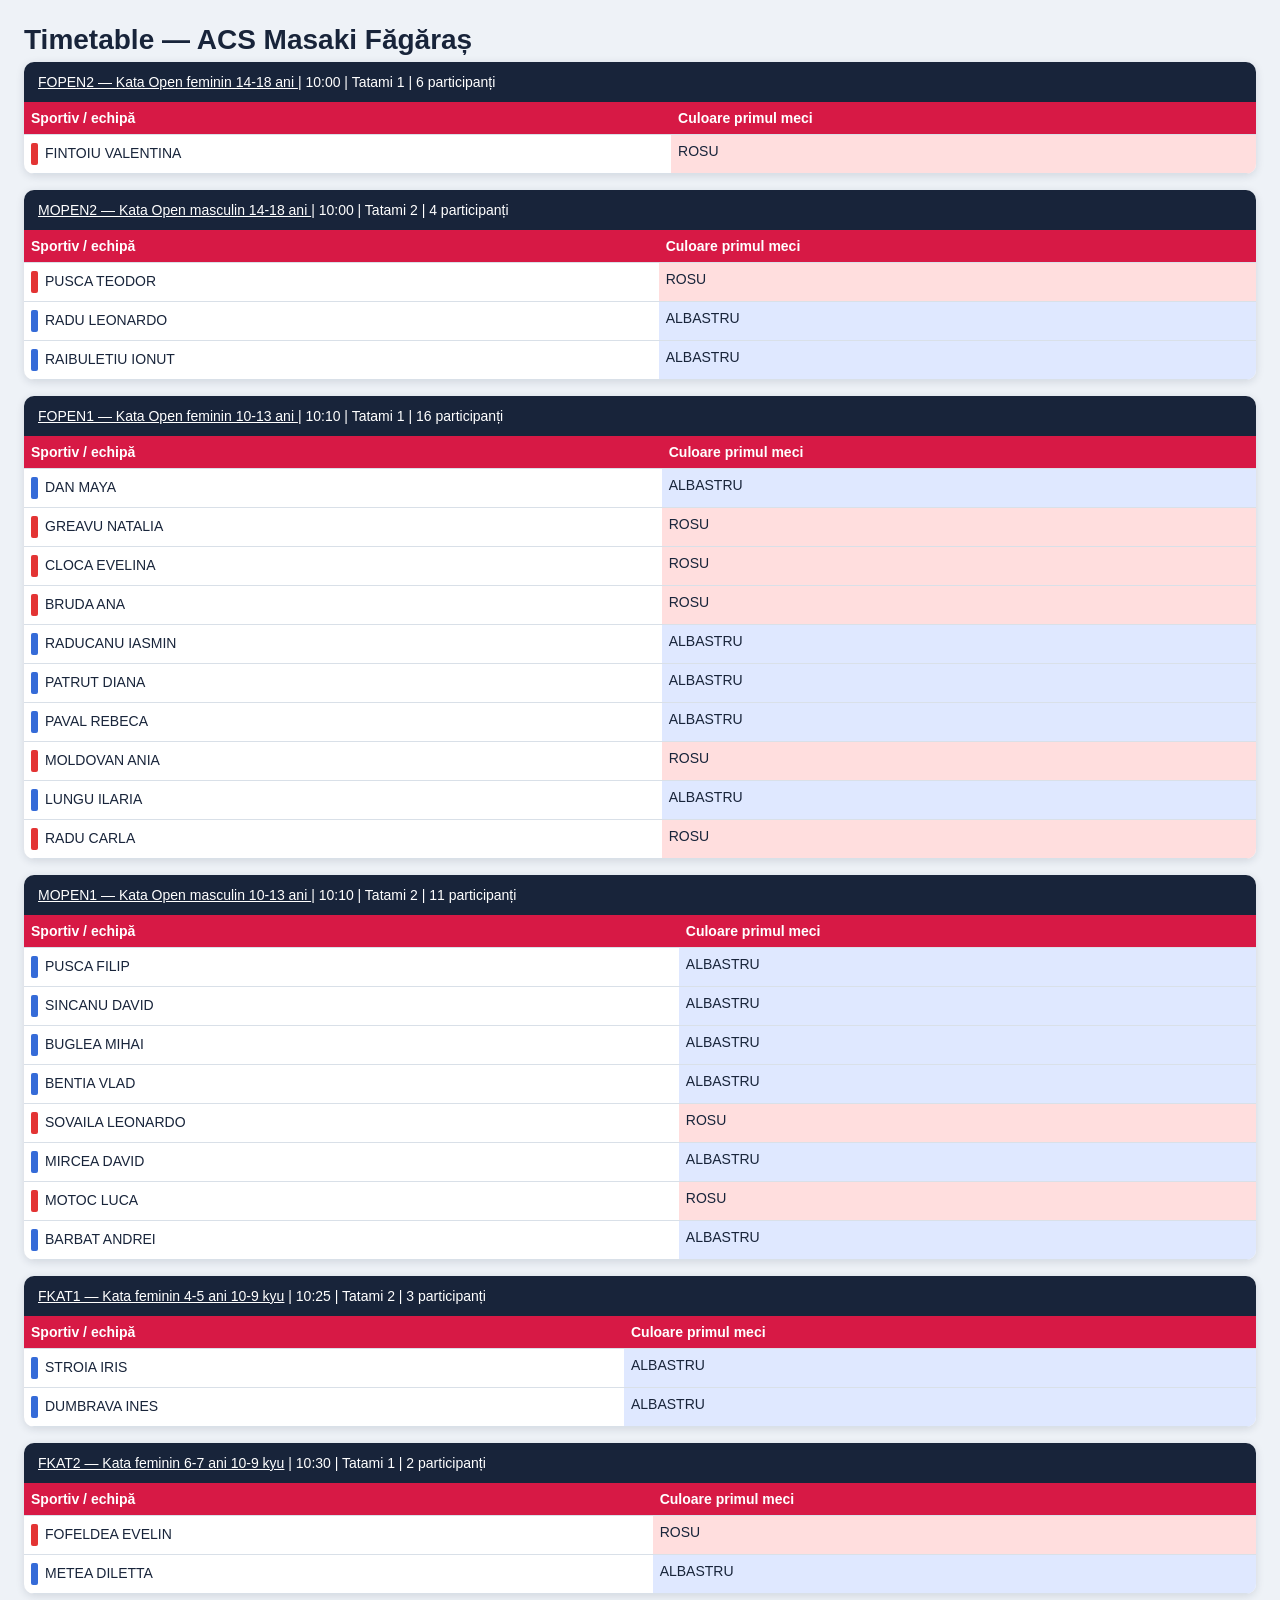
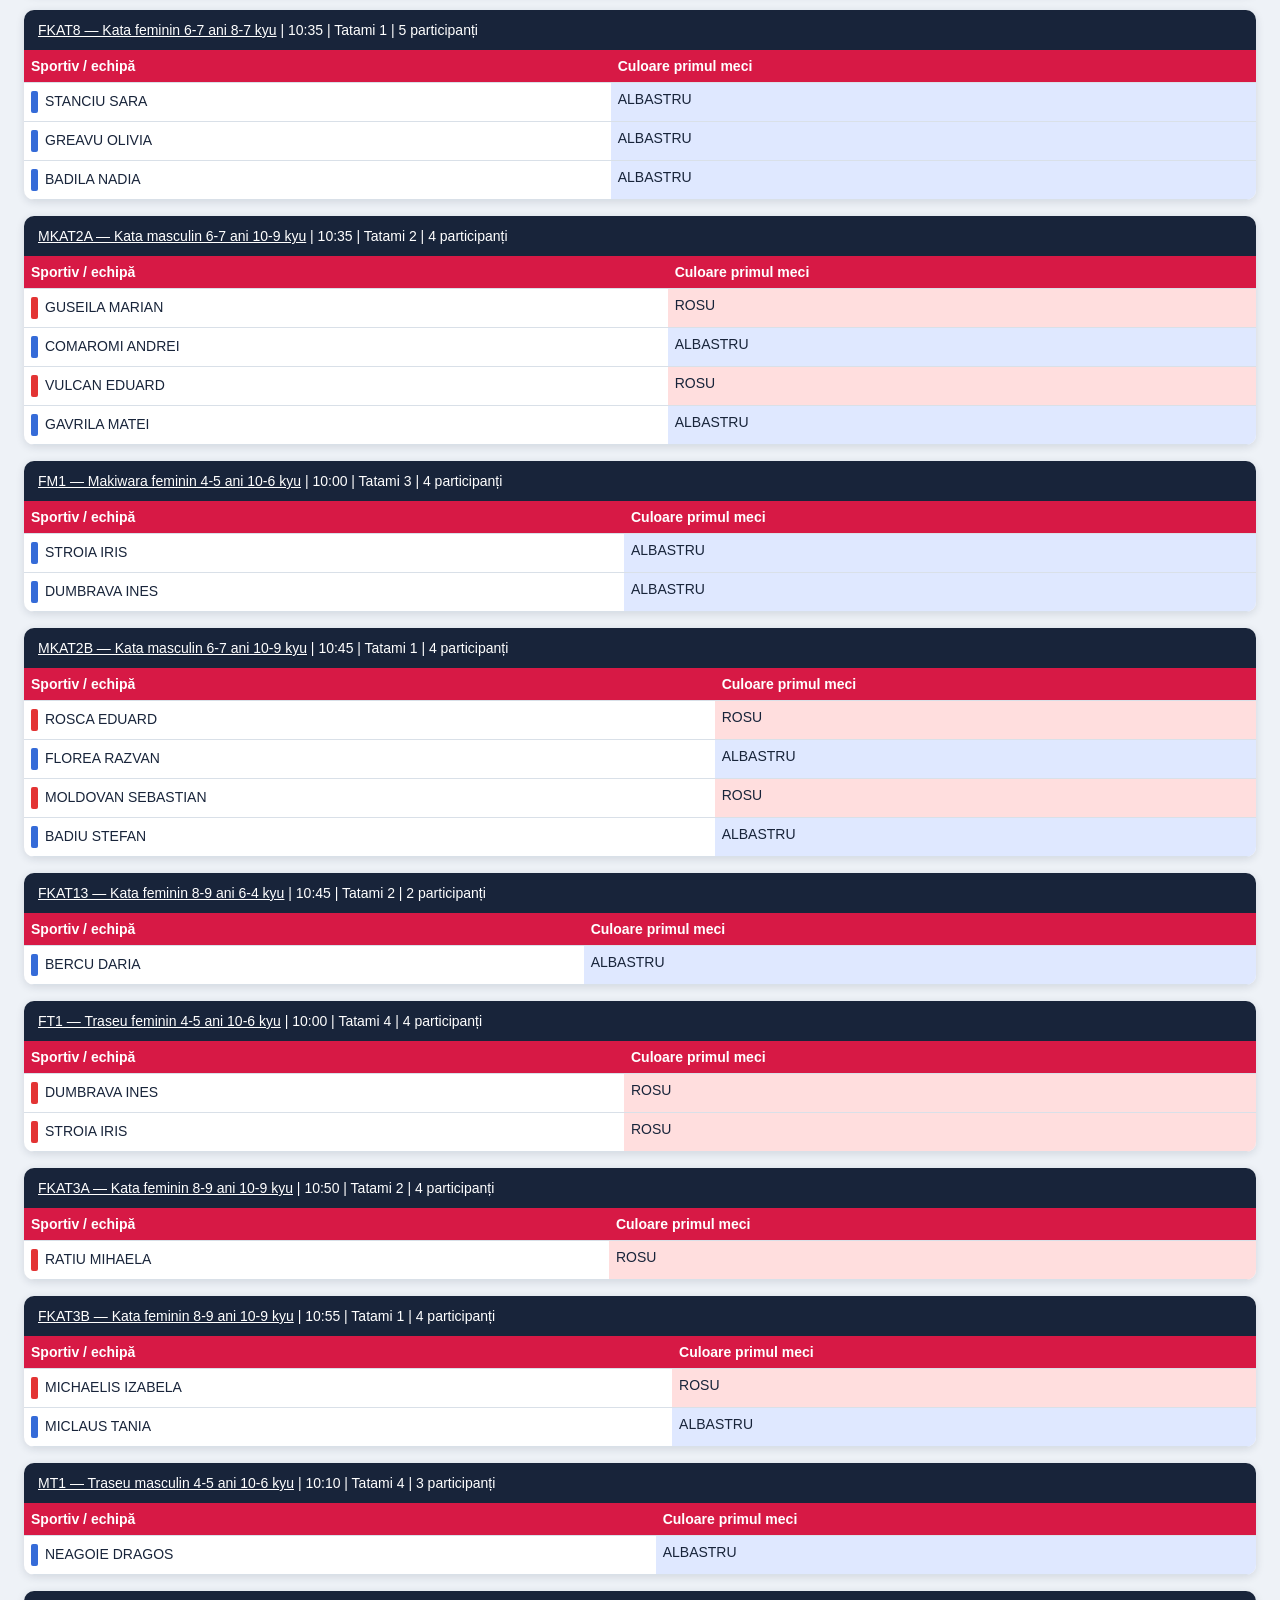
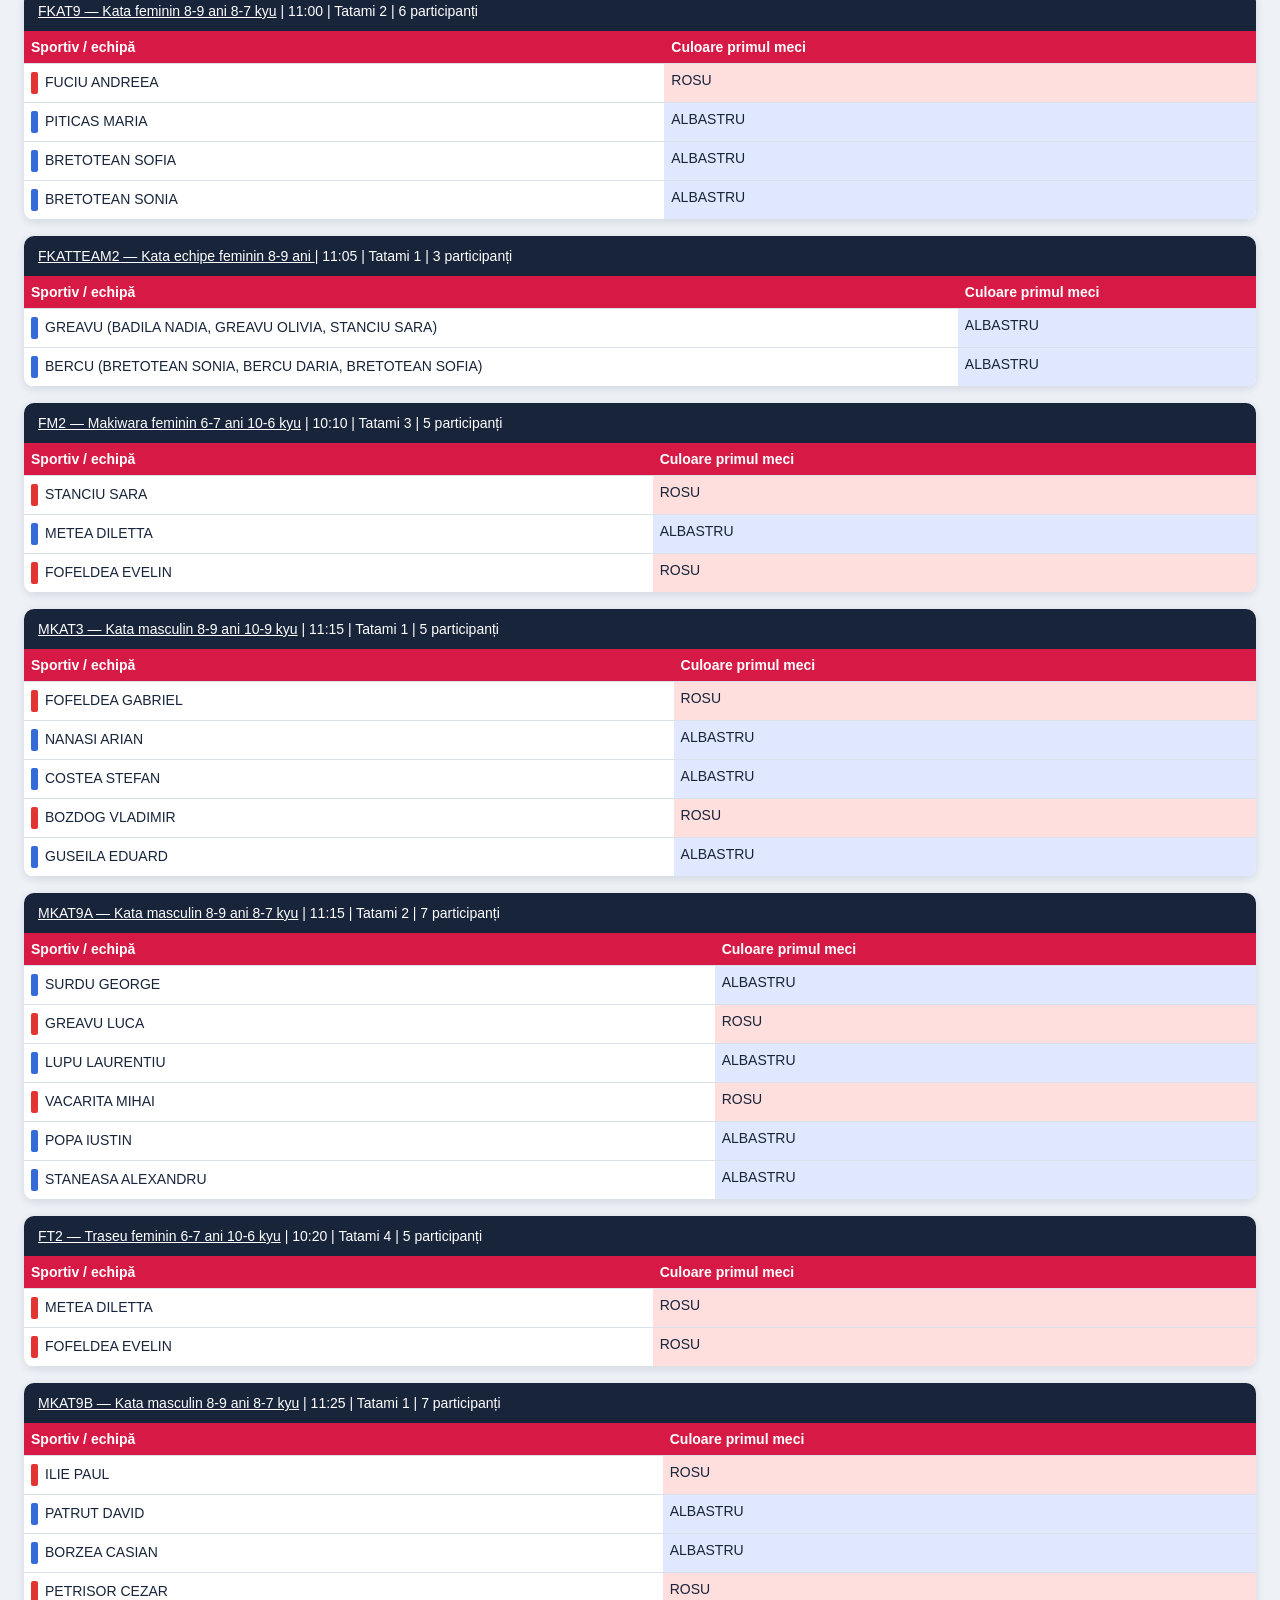
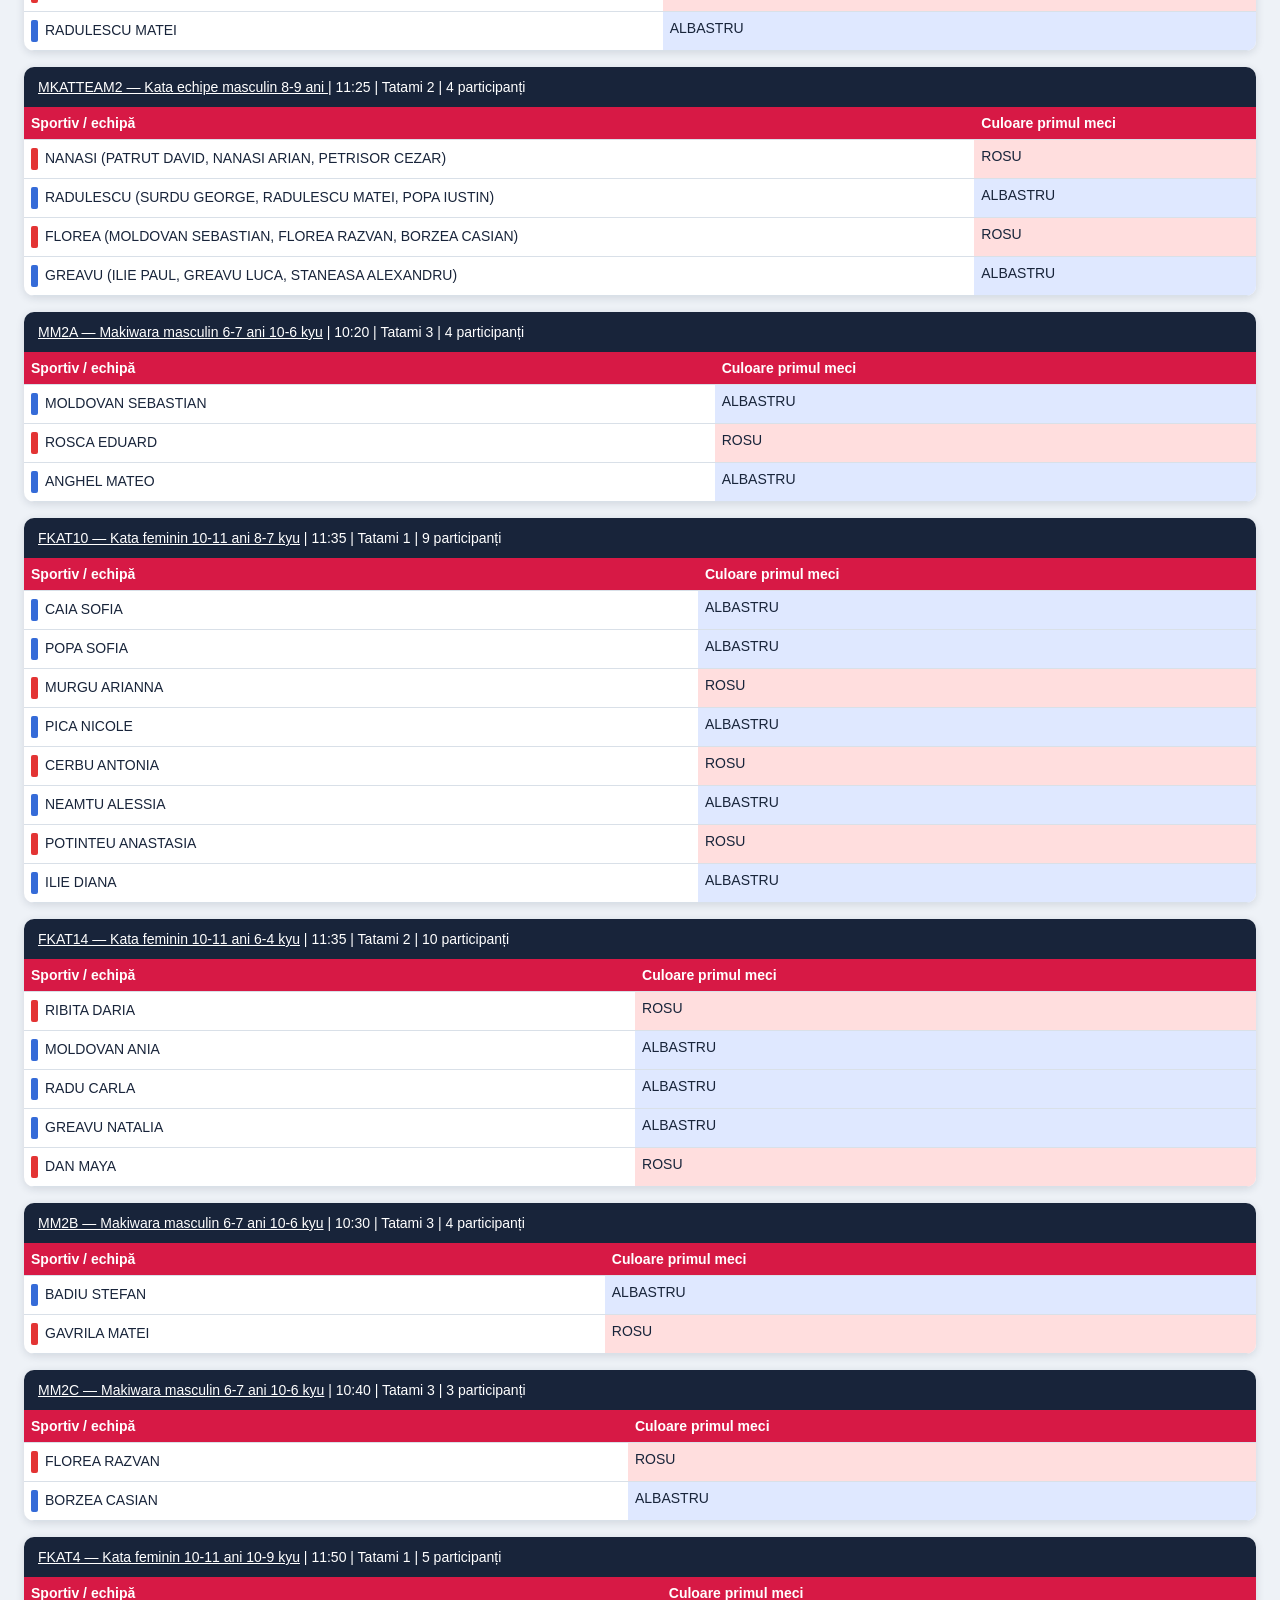
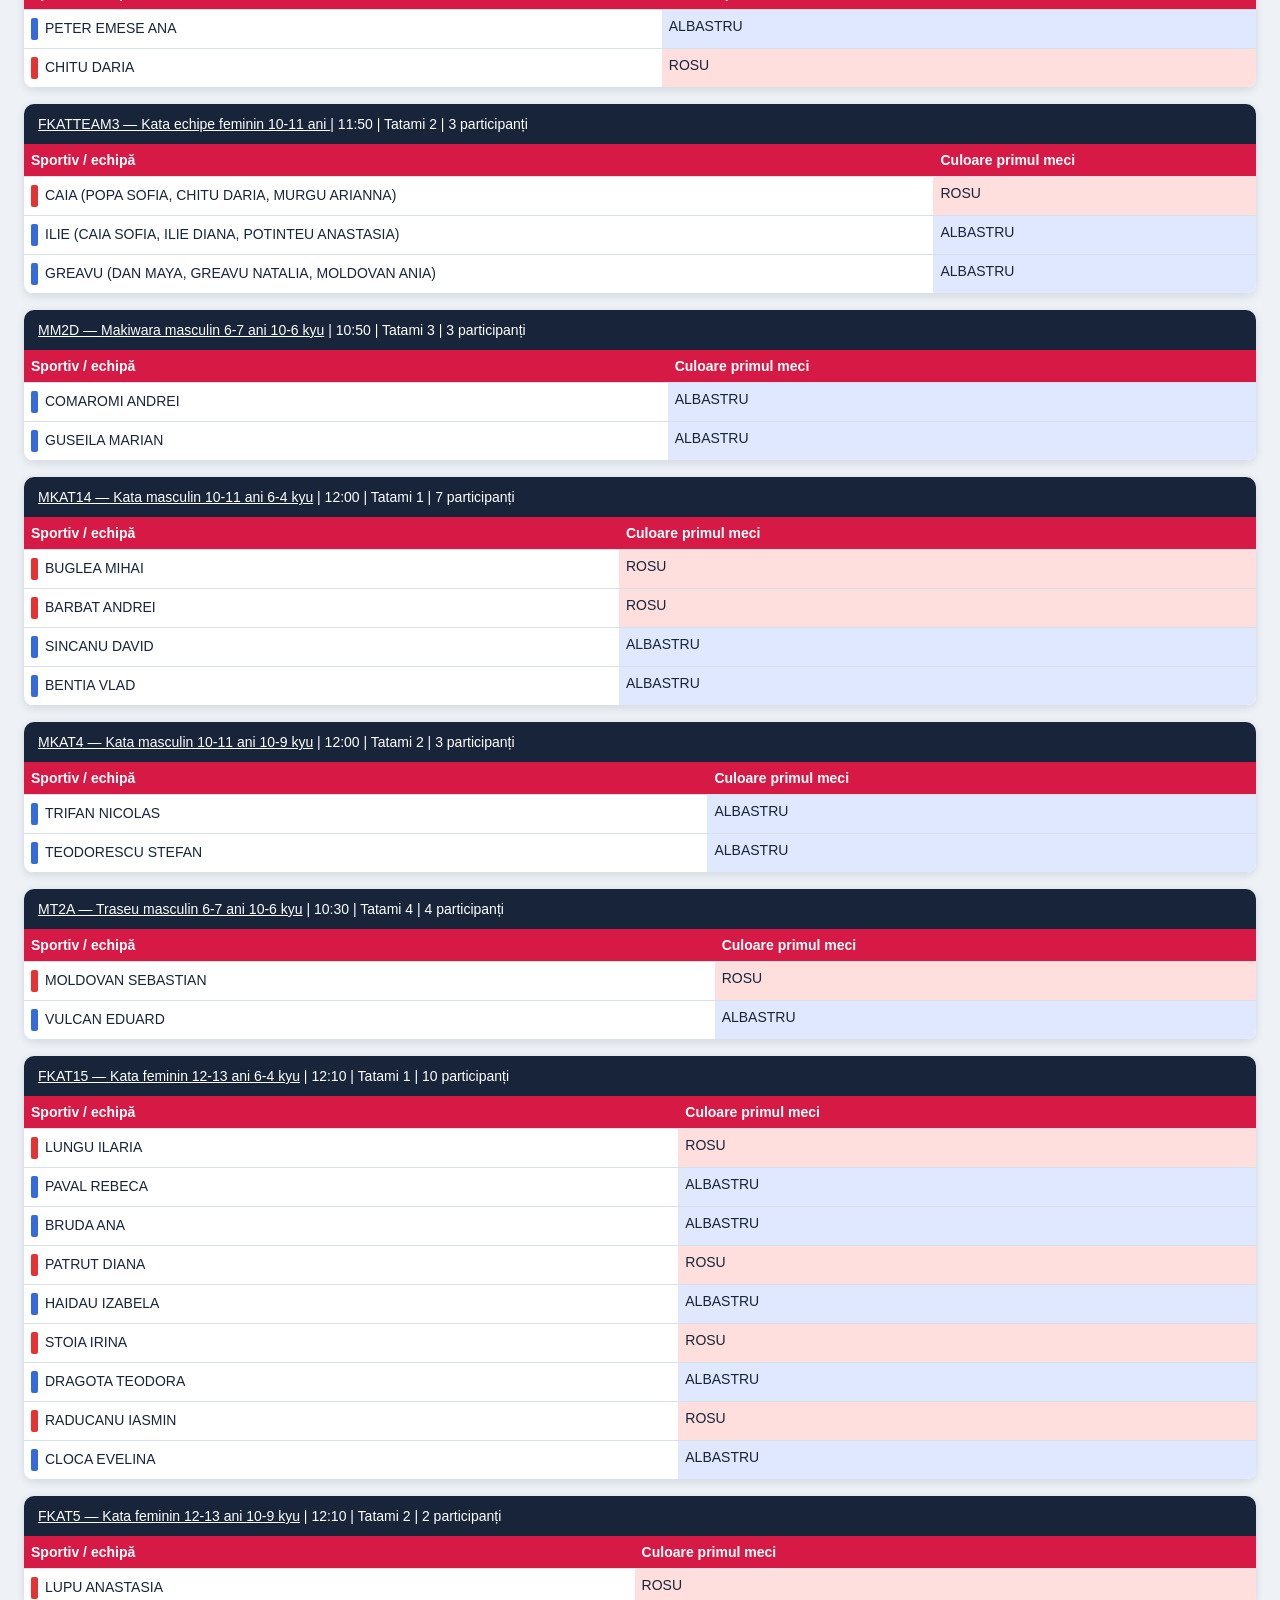
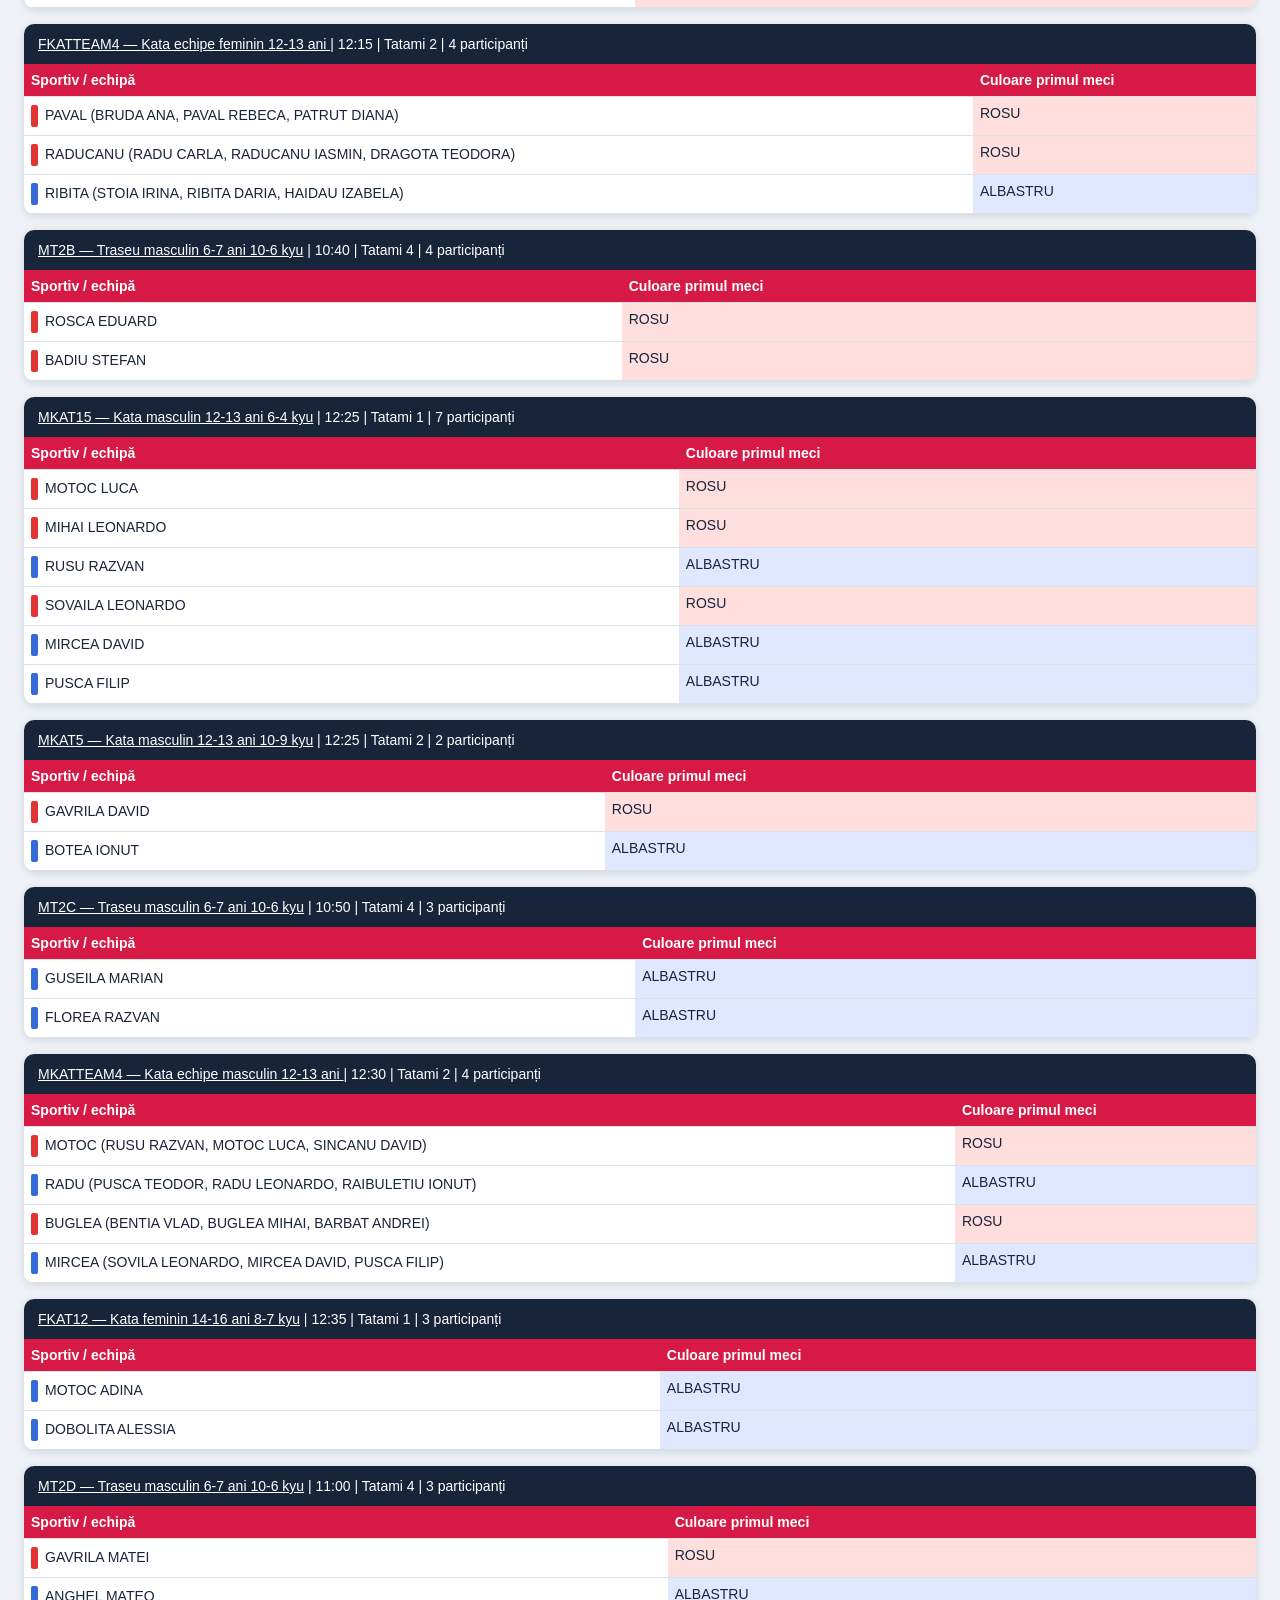
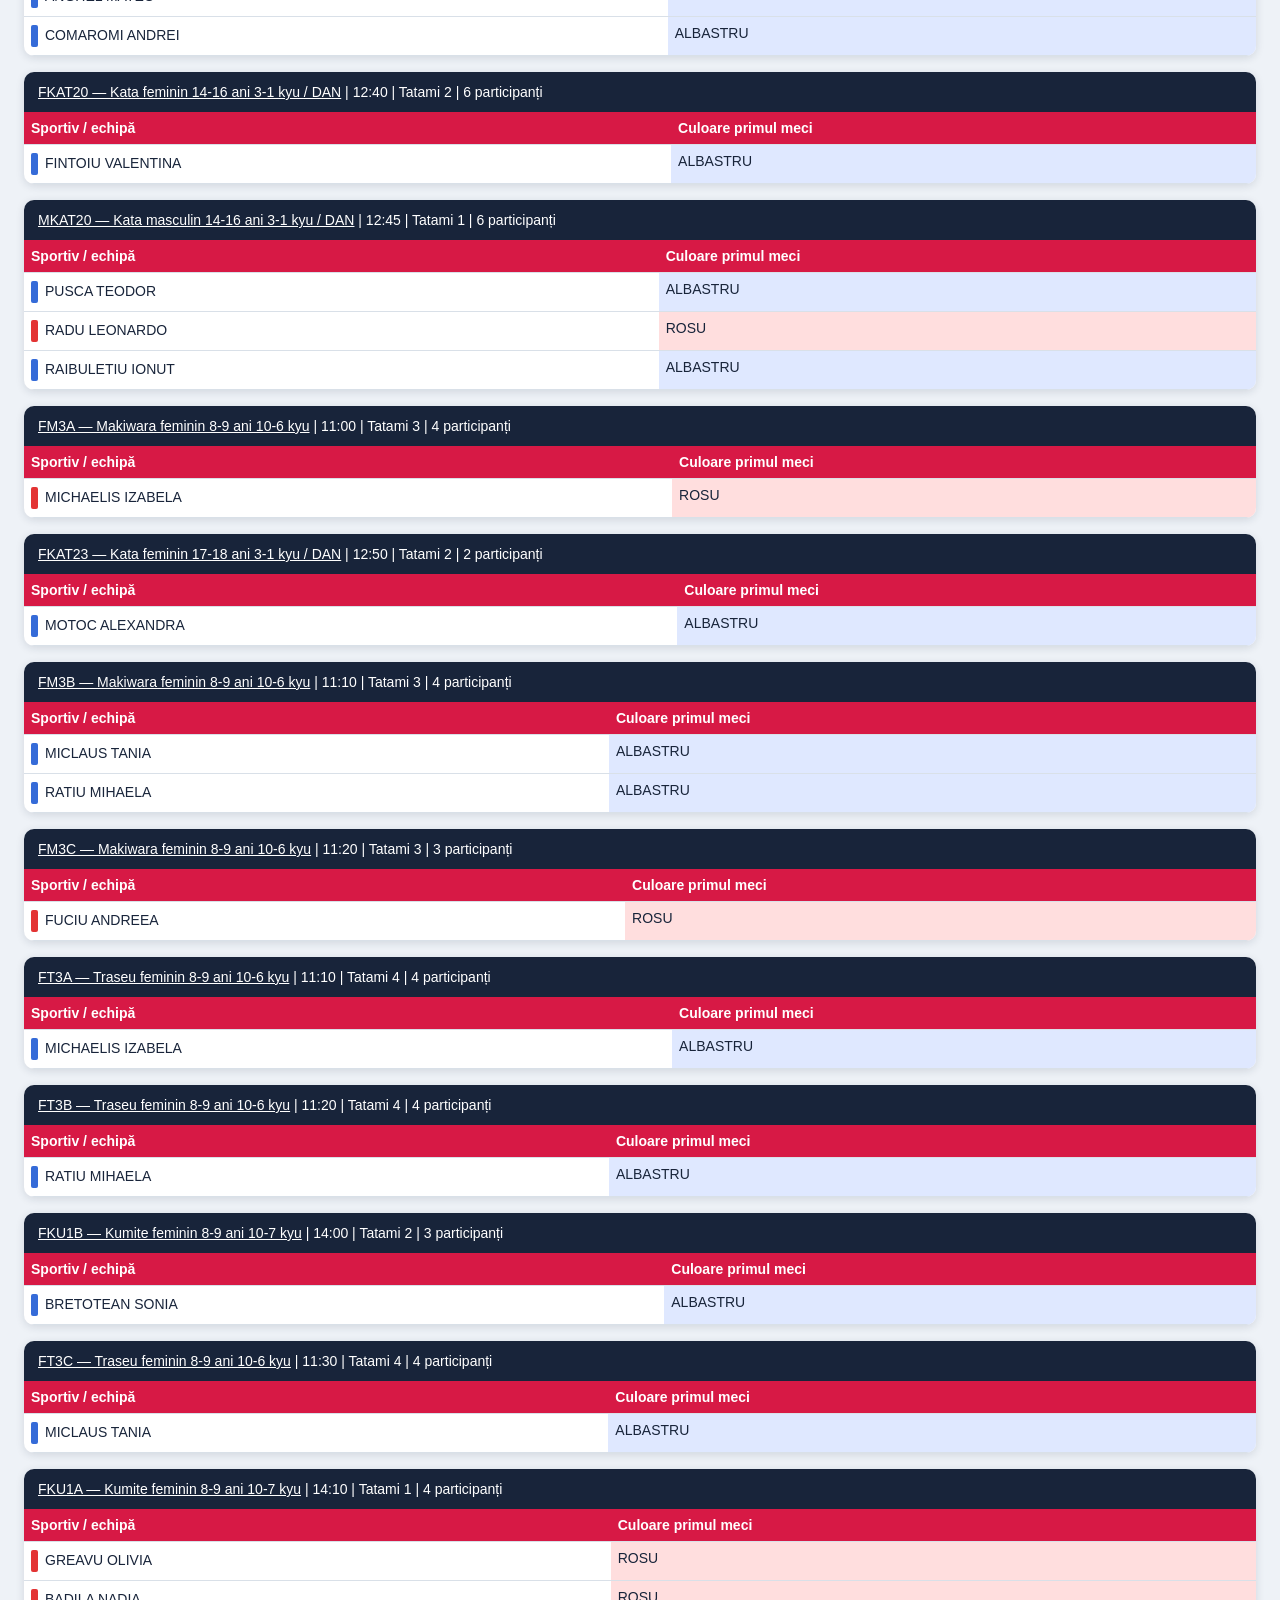
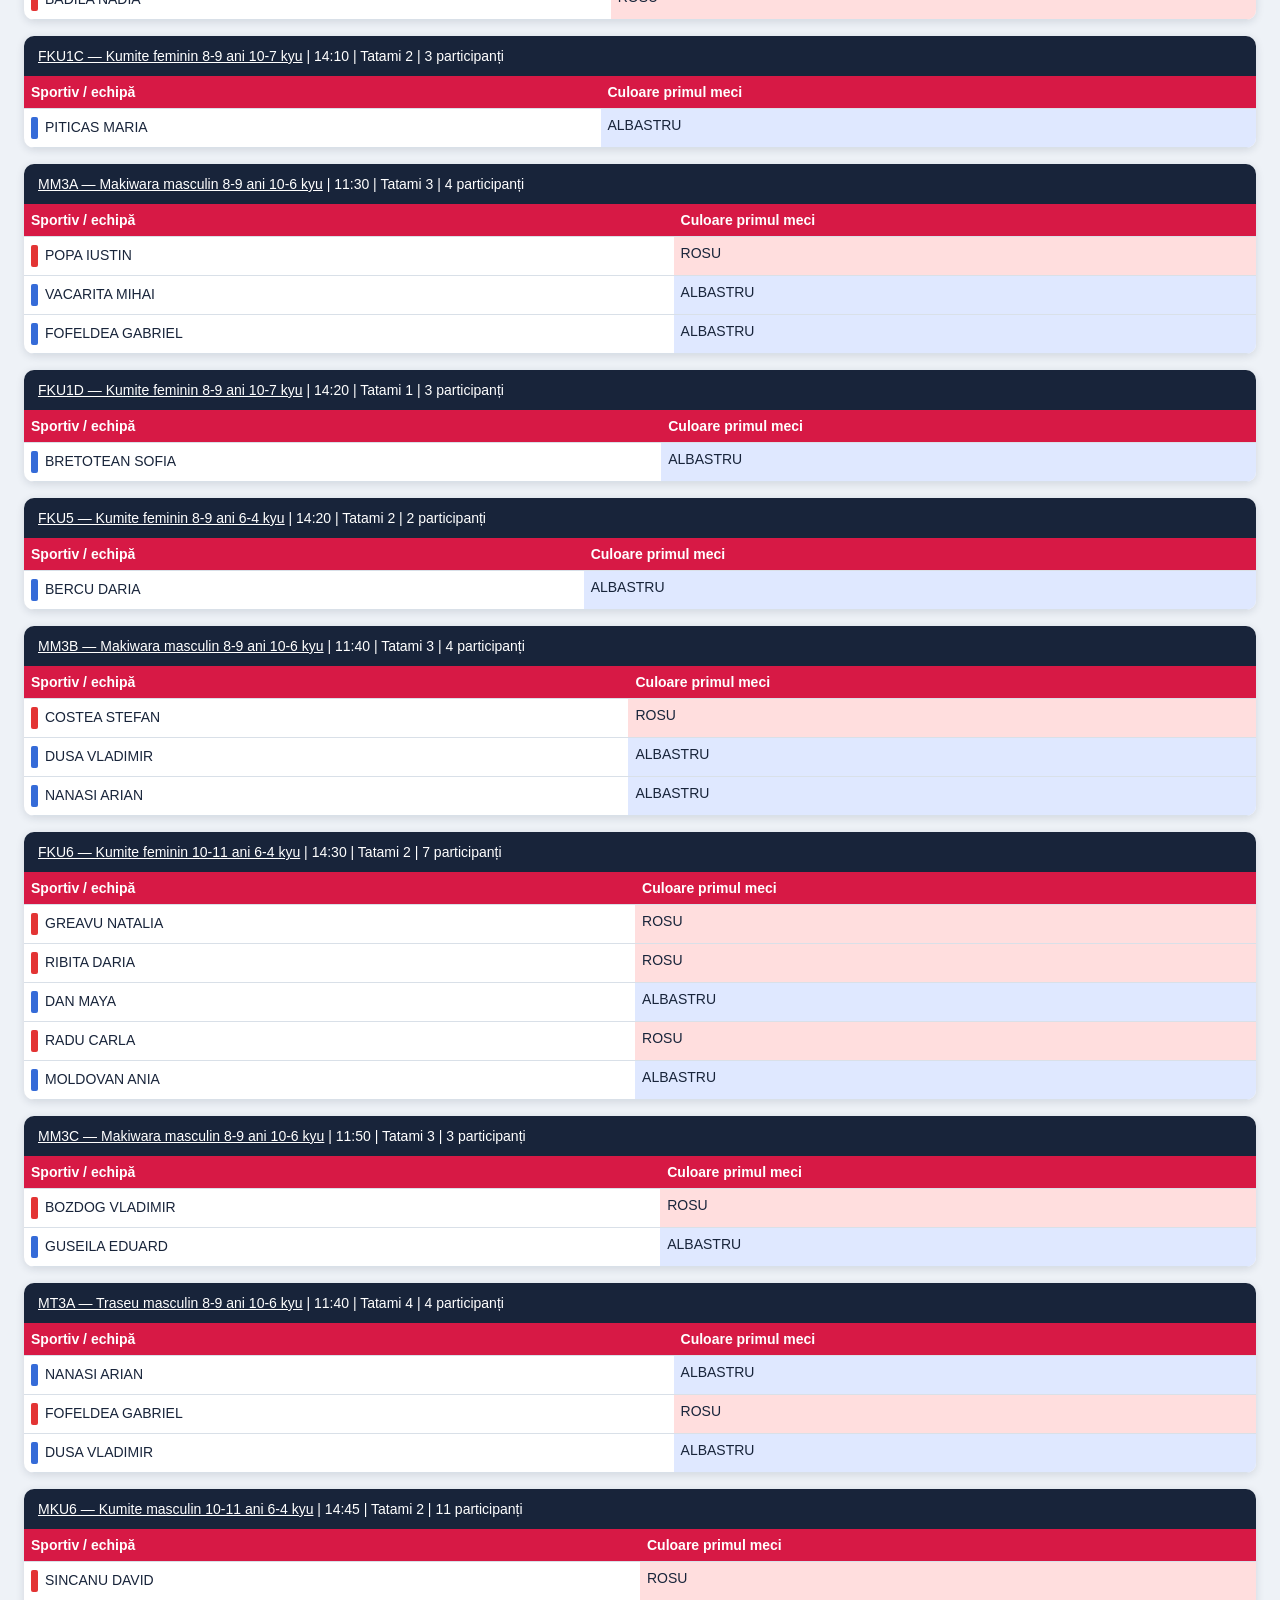
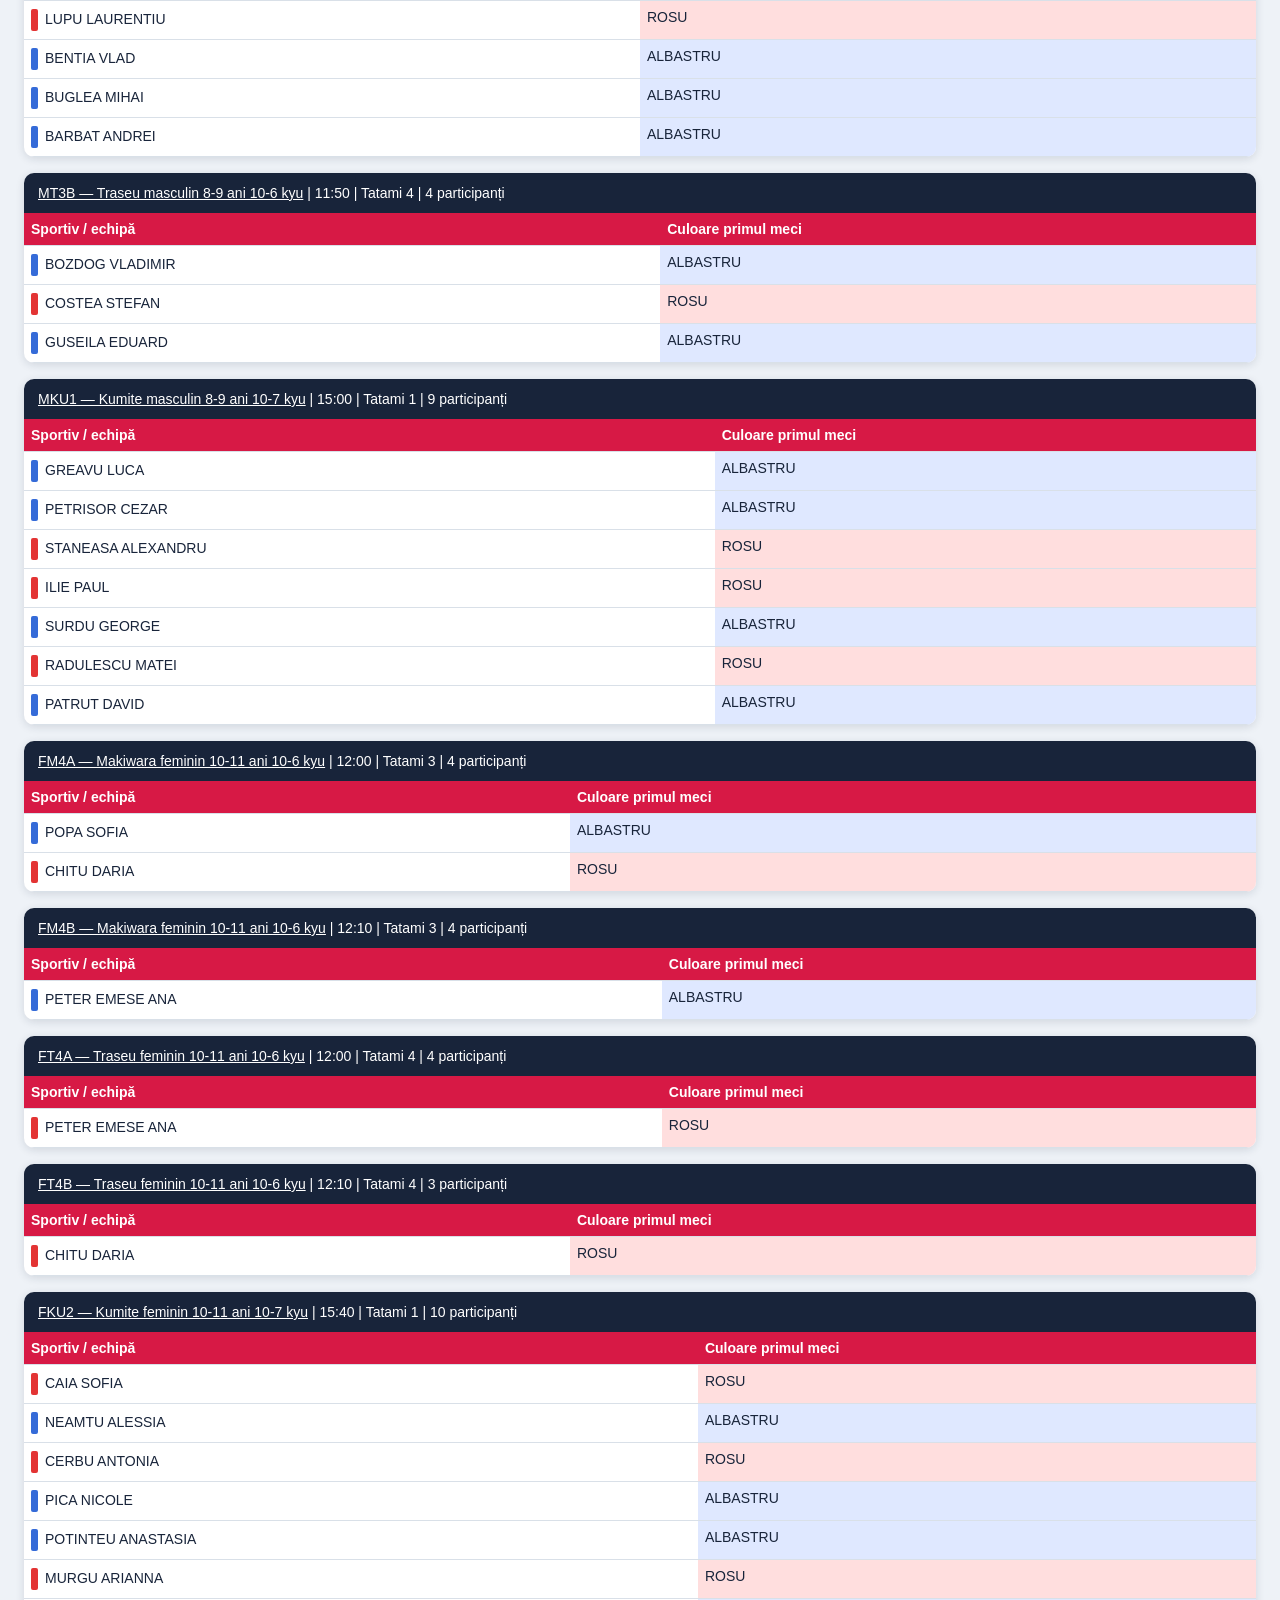
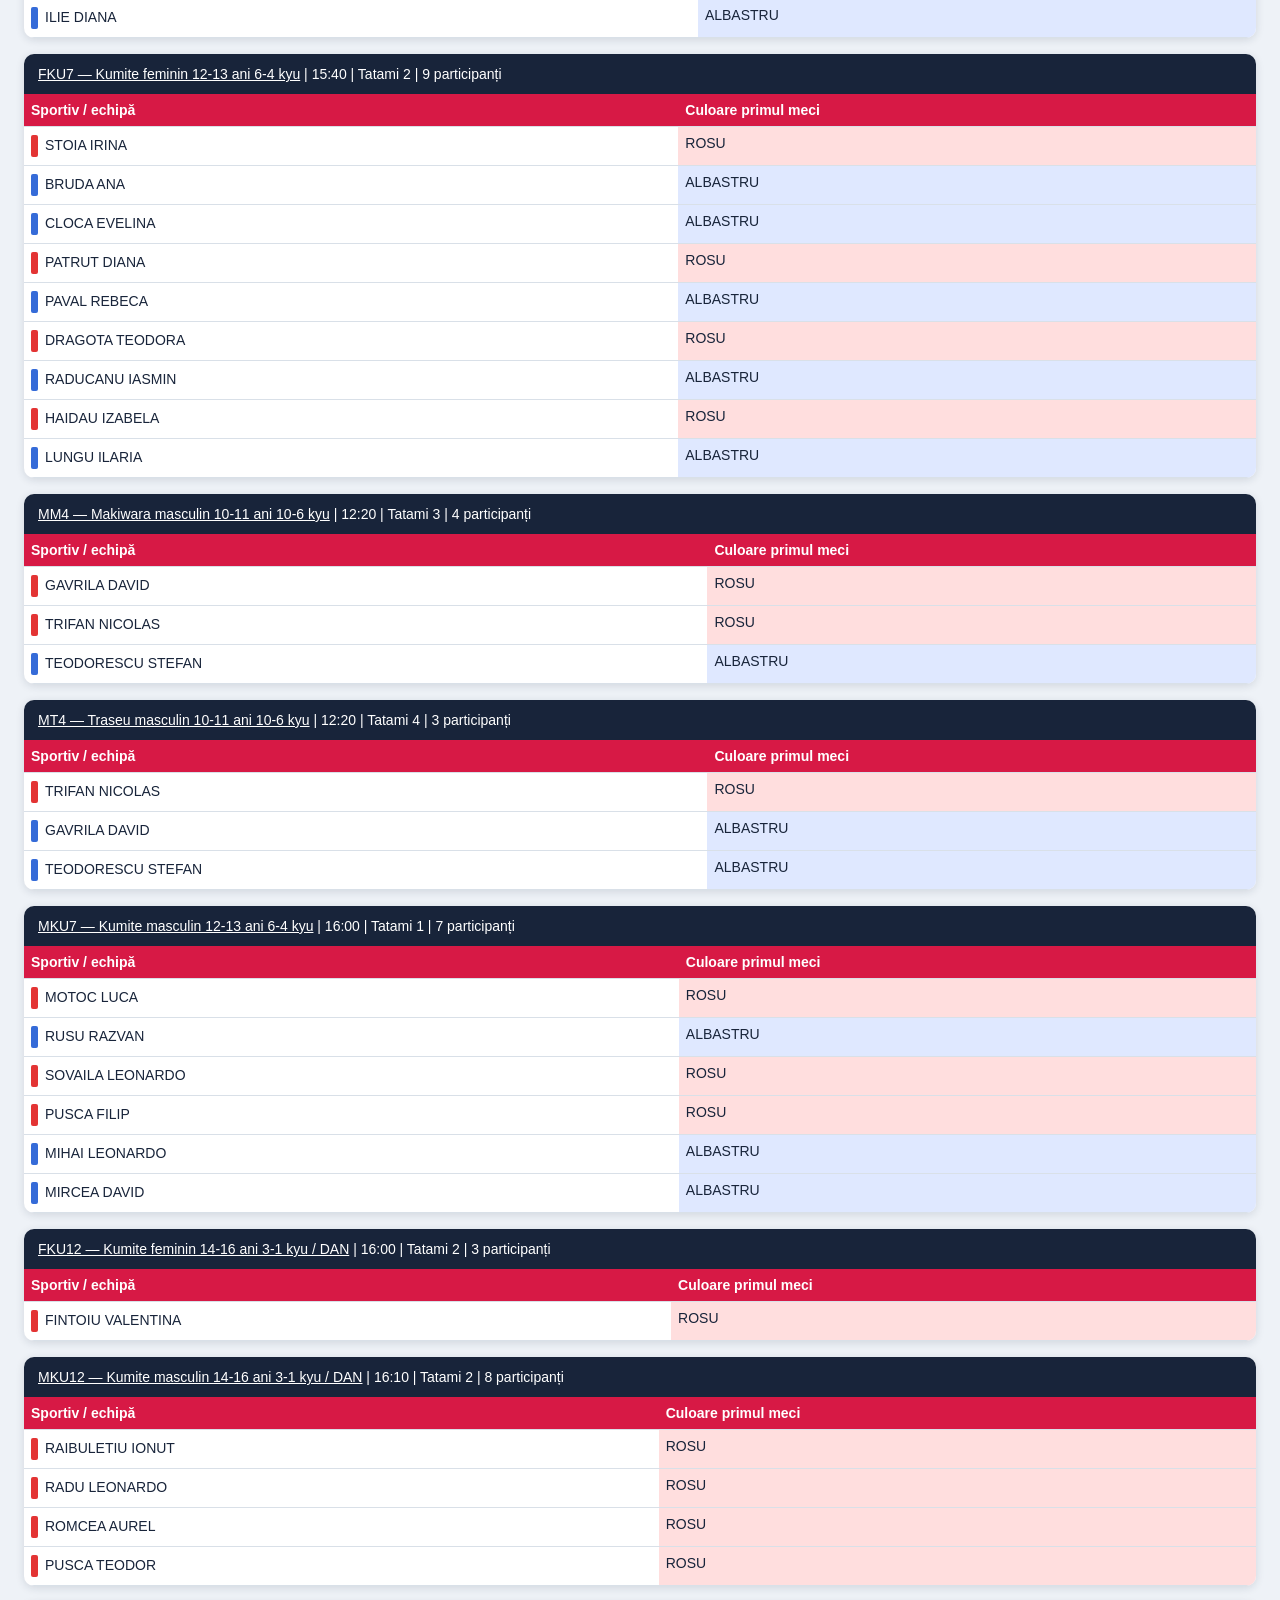
==== commit f94296d6: "Recalculate tatami timetable after traseu split Move Traseu to Tatami 4 from 10:00, recalculate Maki" ====
--- a/acsmasakifagaras/index.html
+++ b/acsmasakifagaras/index.html
@@ -21,6 +21,10 @@
 <table class="category-table"><tr><th>Sportiv / echipă</th><th>Culoare primul meci</th></tr>
 <tr><td><span class="band rosu"></span>FINTOIU VALENTINA</td><td class="rosu">ROSU</td></tr>
 </table></section>
+<script>
+const traseuTimes={FT1:'10:00',MT1:'10:10',FT2:'10:20',MT2A:'10:30',MT2B:'10:40',MT2C:'10:50',MT2D:'11:00',FT3A:'11:10',FT3B:'11:20',FT3C:'11:30',MT3A:'11:40',MT3B:'11:50',FT4A:'12:00',FT4B:'12:10',MT4:'12:20'}, makiwaraTimes={FM1:'10:00',FM2:'10:10',MM2A:'10:20',MM2B:'10:30',MM2C:'10:40',MM2D:'10:50',FM3A:'11:00',FM3B:'11:10',FM3C:'11:20',MM3A:'11:30',MM3B:'11:40',MM3C:'11:50',FM4A:'12:00',FM4B:'12:10',MM4:'12:20'};
+document.addEventListener('DOMContentLoaded',()=>document.querySelectorAll('.category-title').forEach(title=>{const code=title.querySelector('a')?.textContent.split(' ')[0], times=traseuTimes[code]?'| '+traseuTimes[code]+' | Tatami 4 |':makiwaraTimes[code]?'| '+makiwaraTimes[code]+' | Tatami 3 |':'';if(times)title.innerHTML=title.innerHTML.replace(/\|\s*\d\d:\d\d\s*\|\s*Tatami [34]\s*\|/,times);}));
+</script>
 <section class="category-block">
 <div class="category-title"><a href="../bracketuri.pdf?pagina=2#page=2">MOPEN2 — Kata Open masculin 14-18 ani  </a> | 10:00 | Tatami 2 | 4 participanți</div>
 <table class="category-table"><tr><th>Sportiv / echipă</th><th>Culoare primul meci</th></tr>
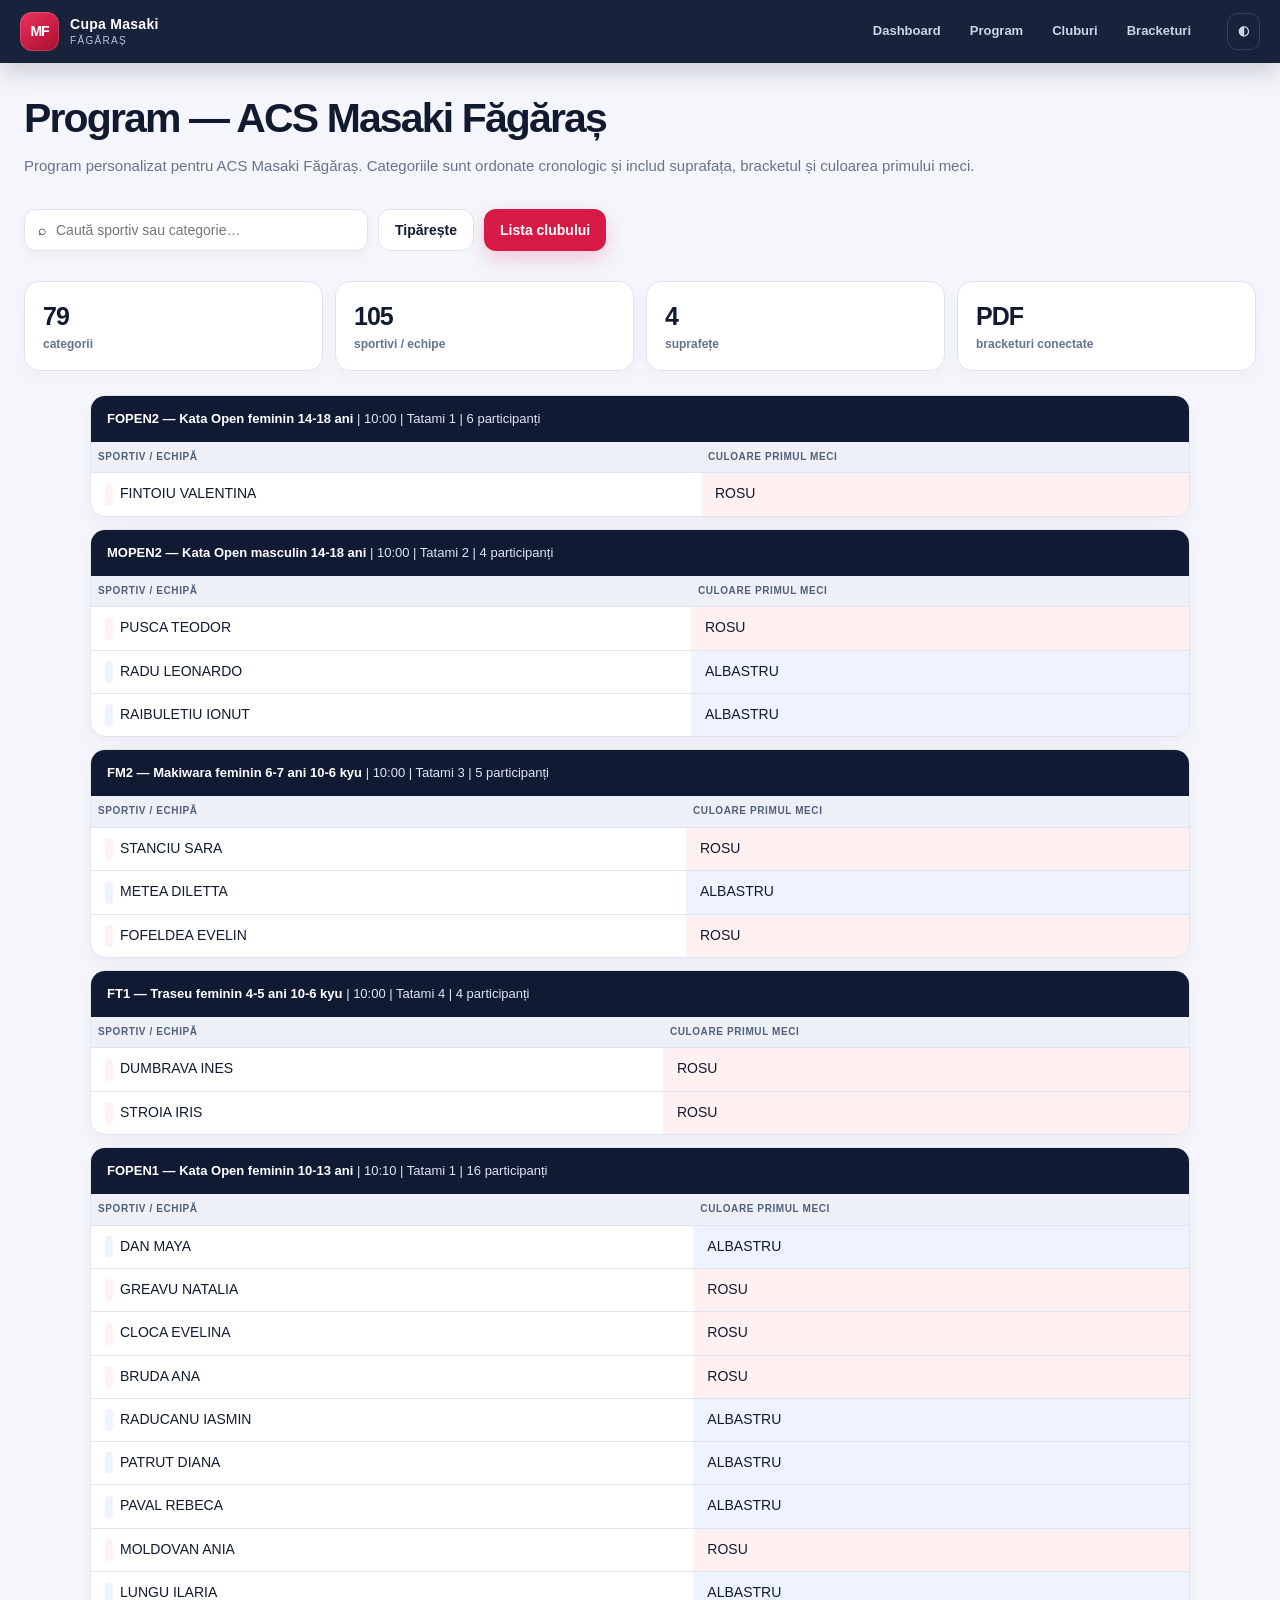
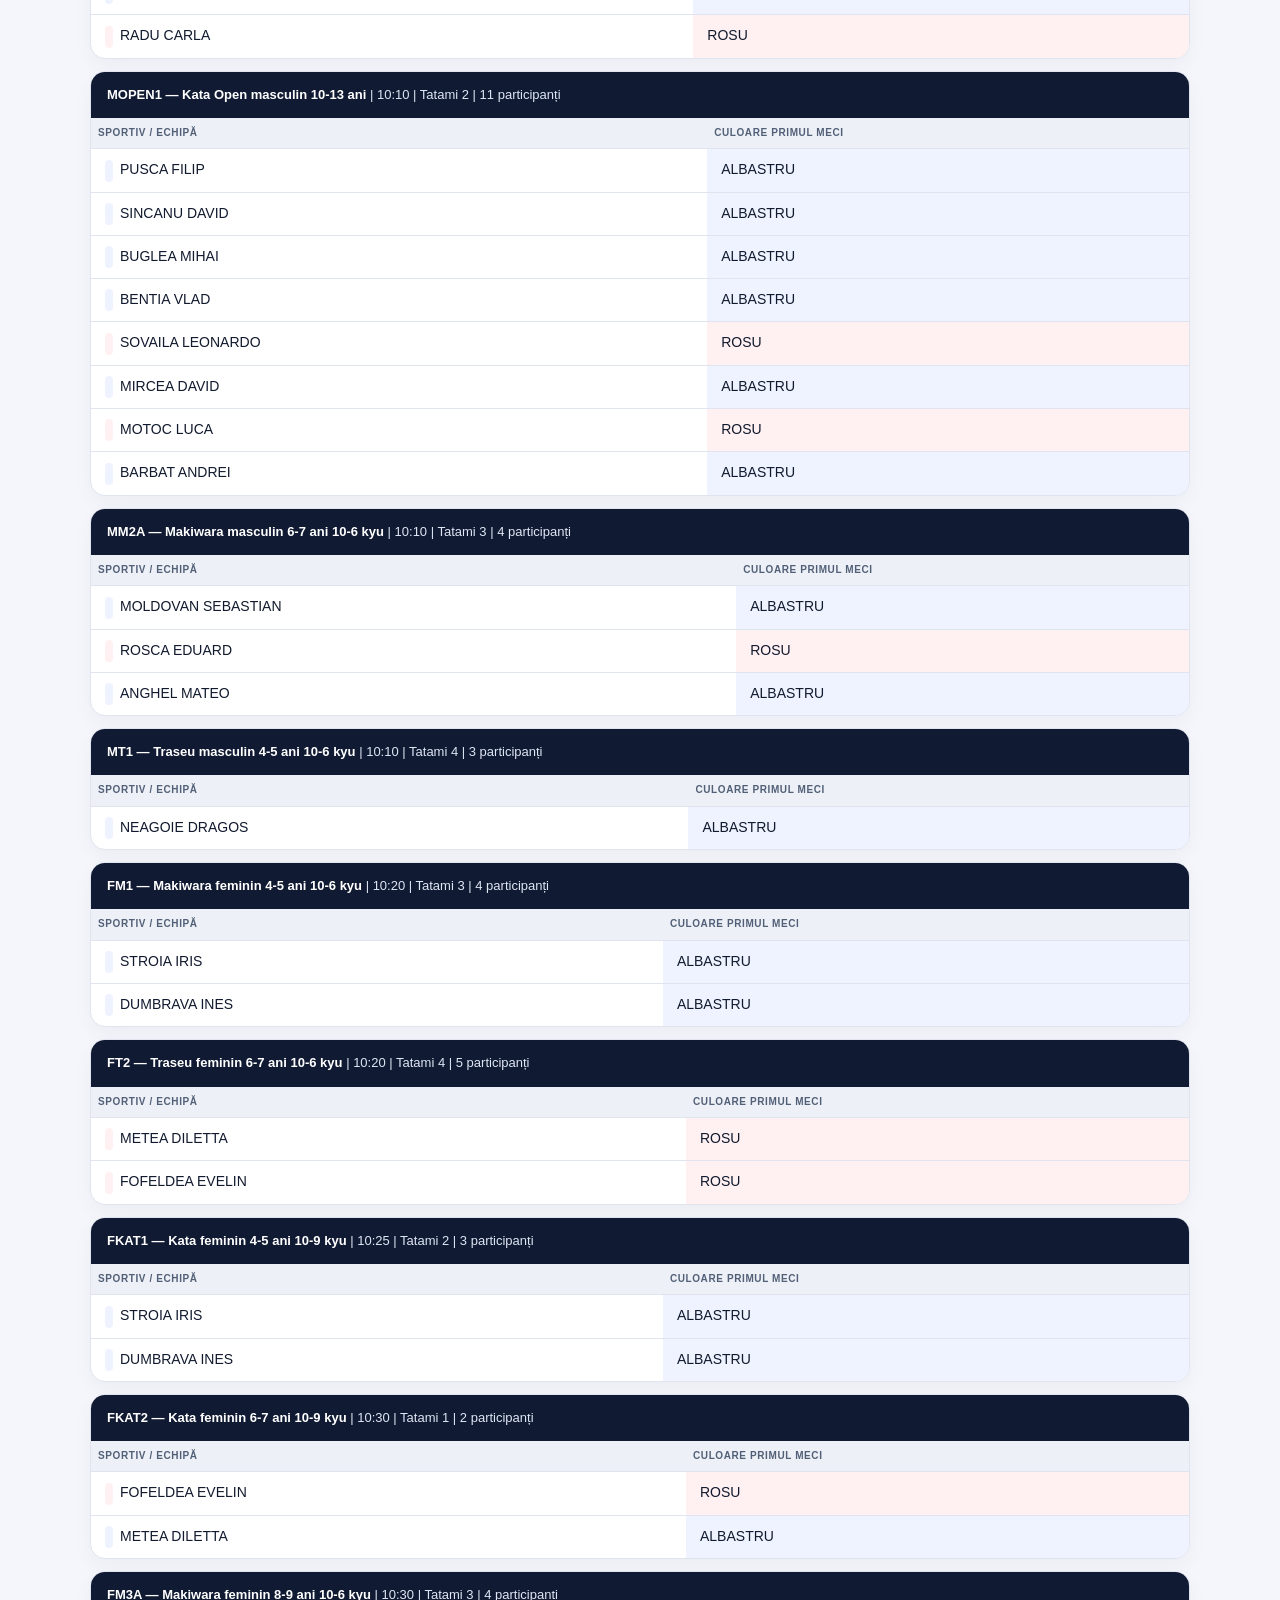
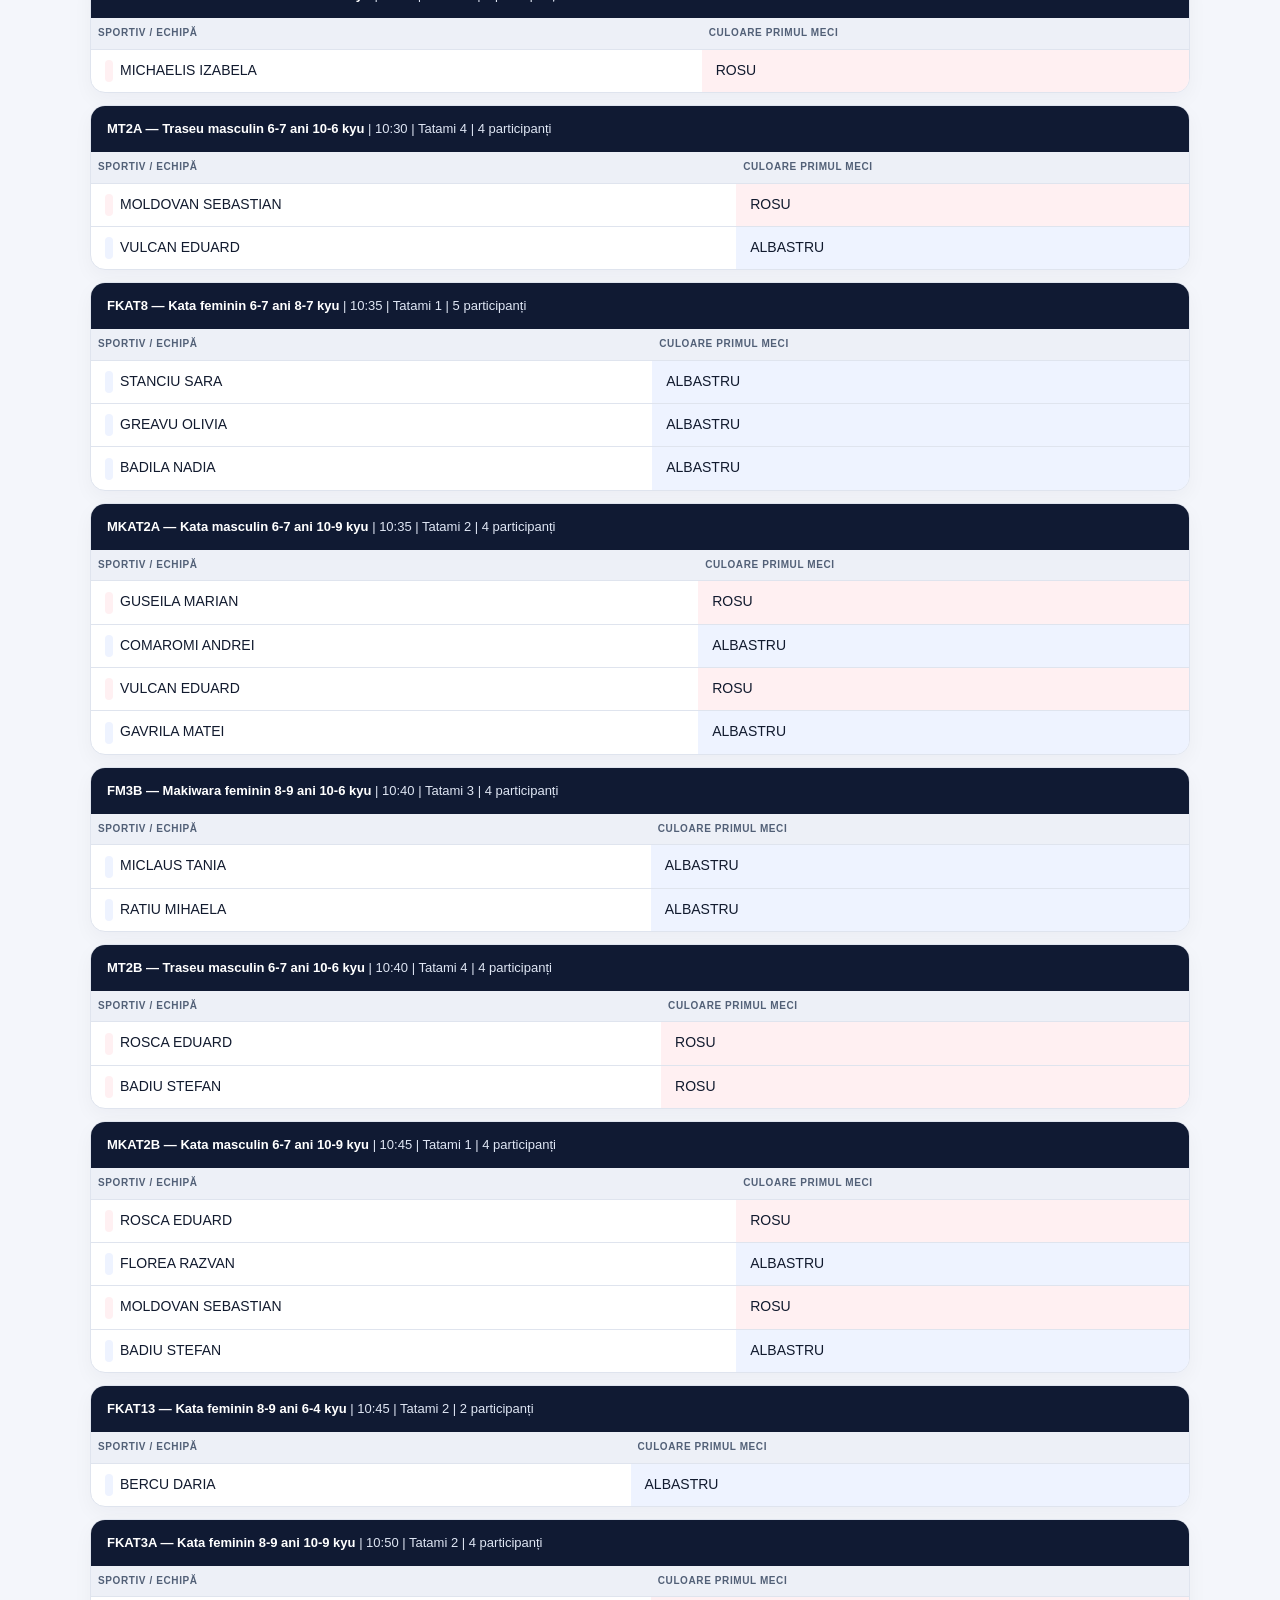
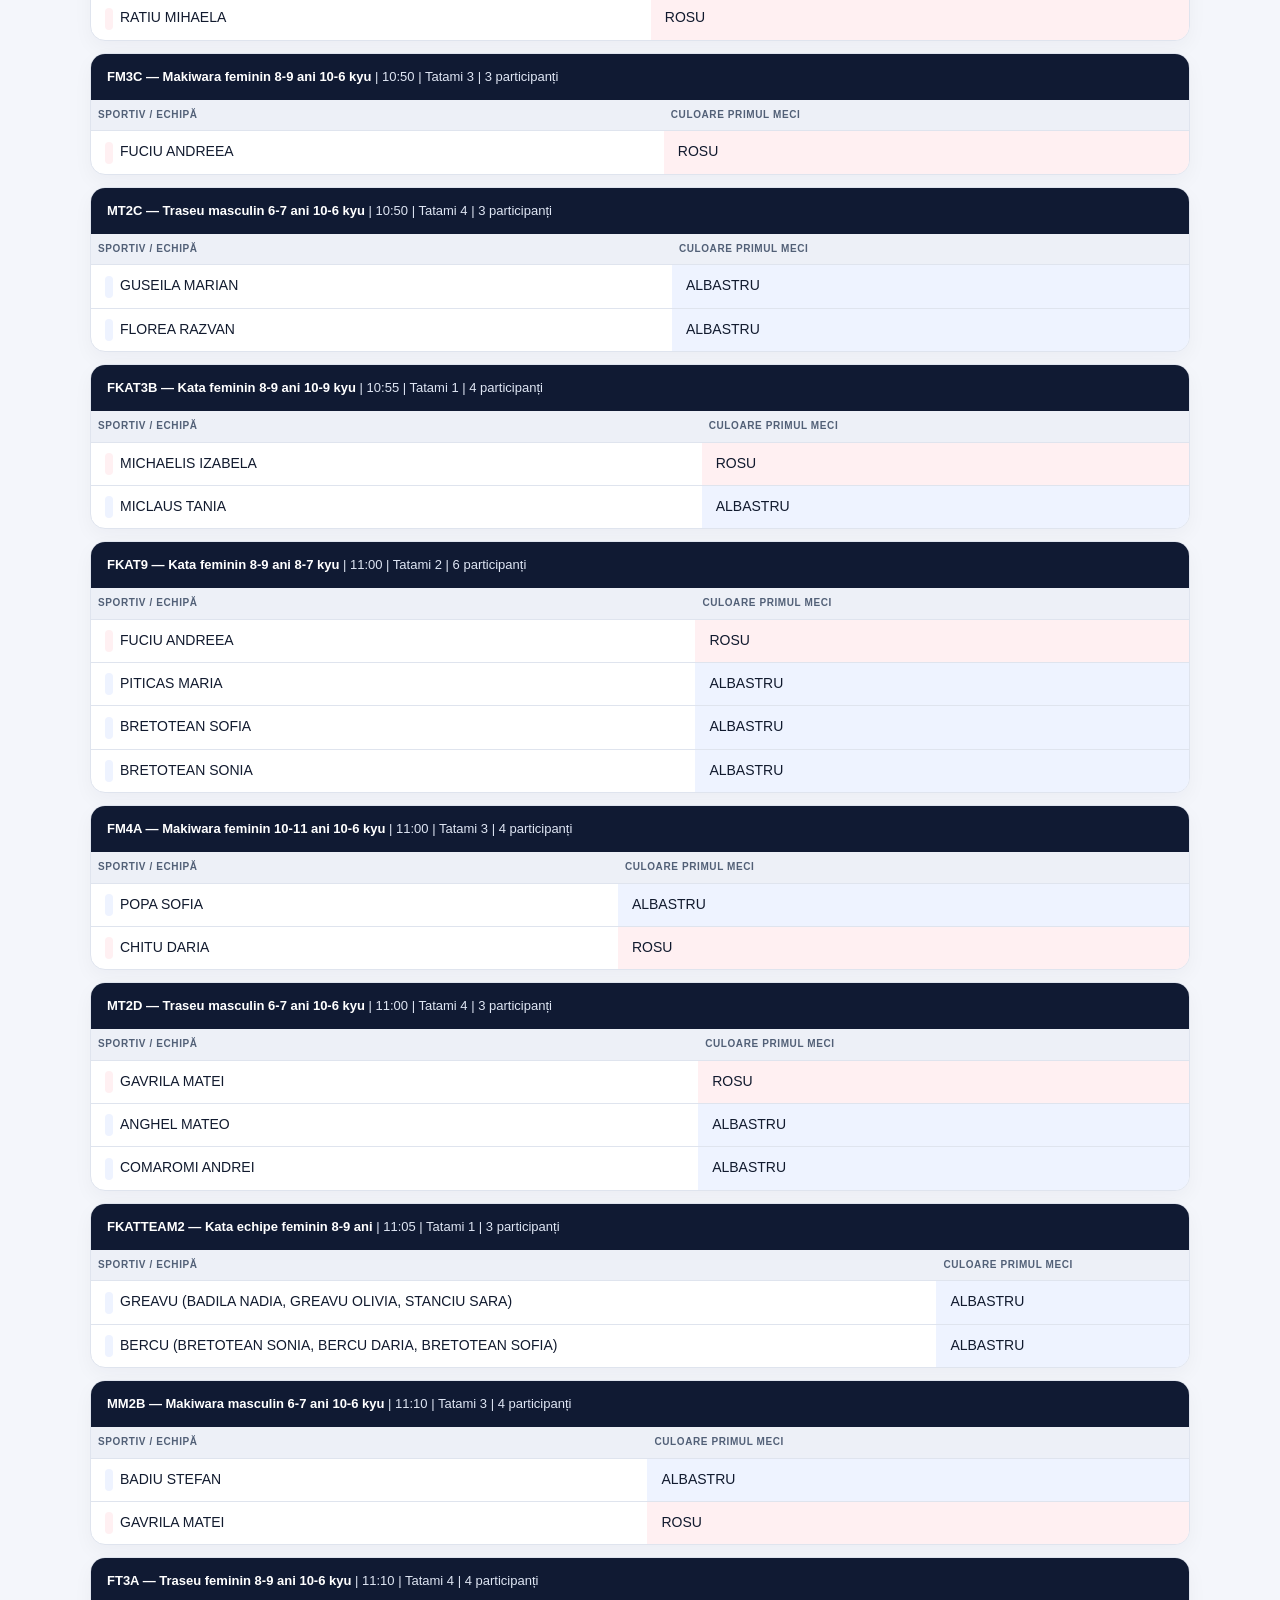
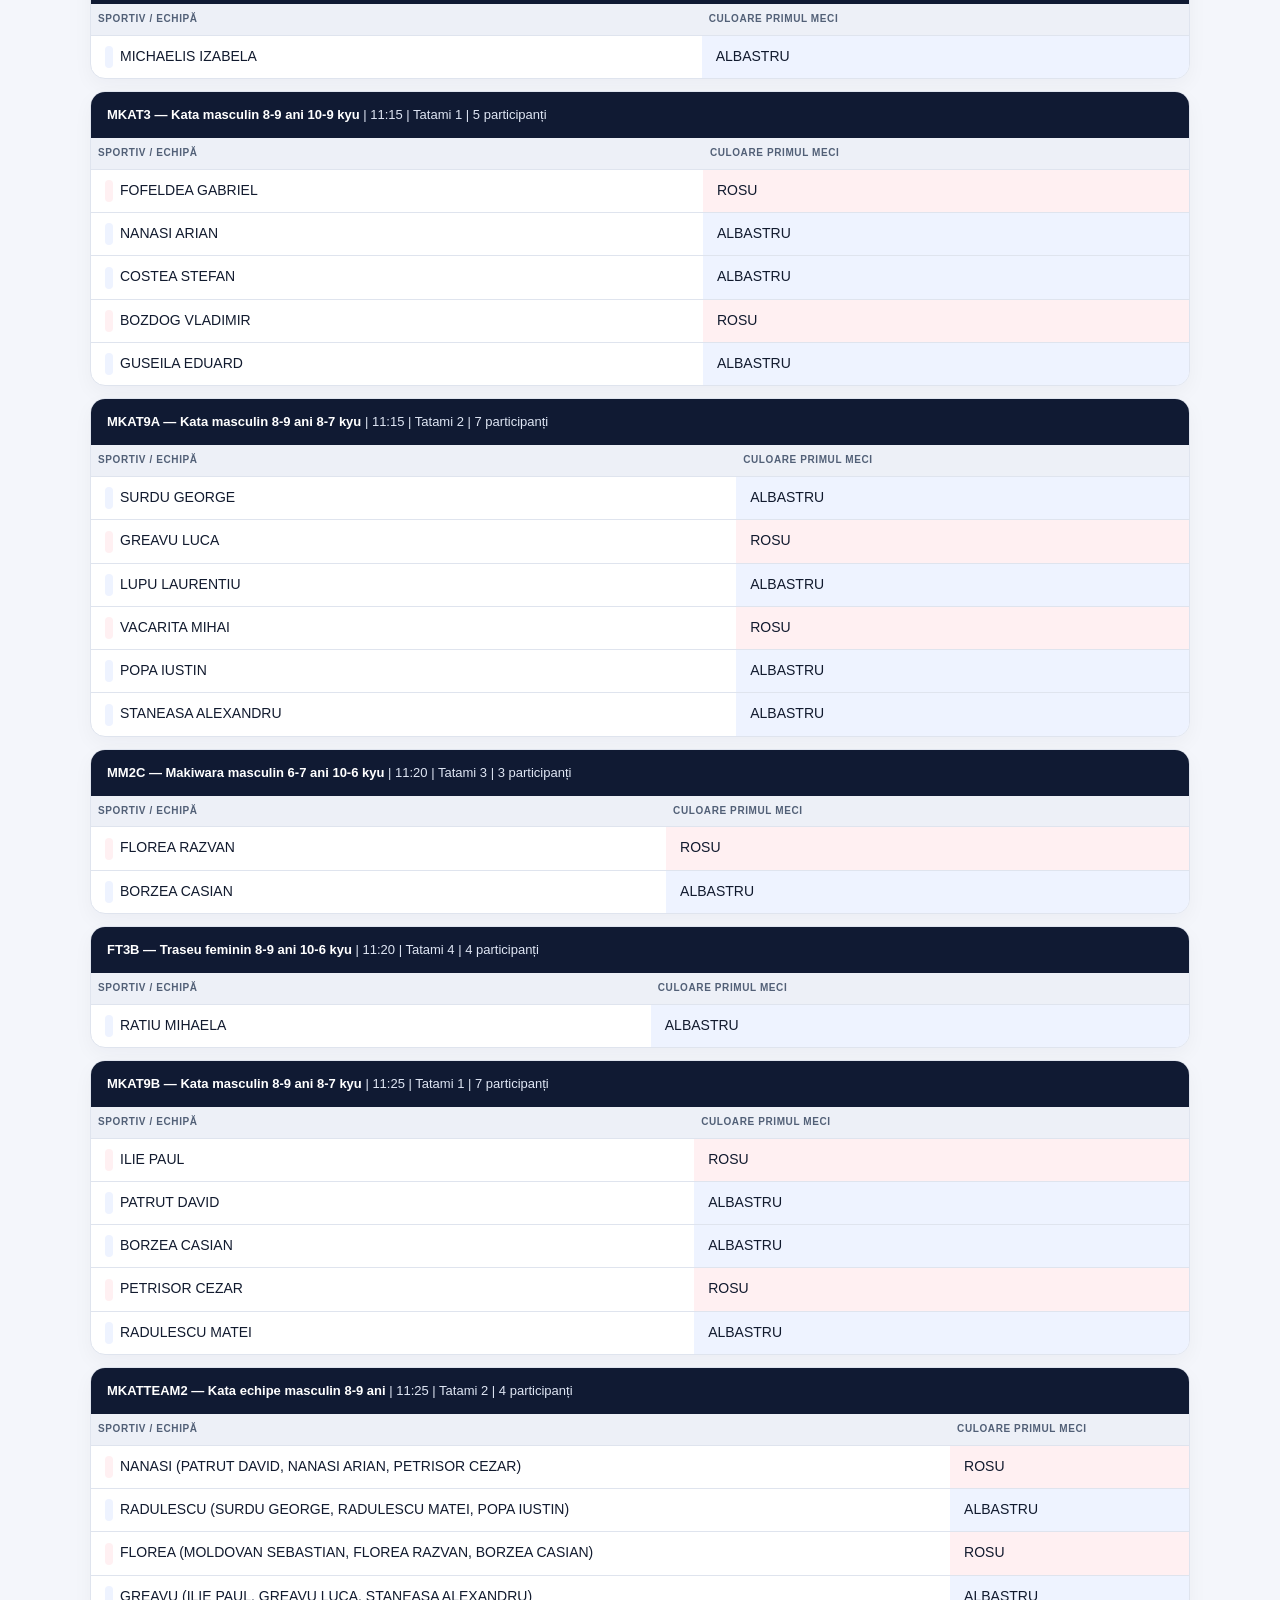
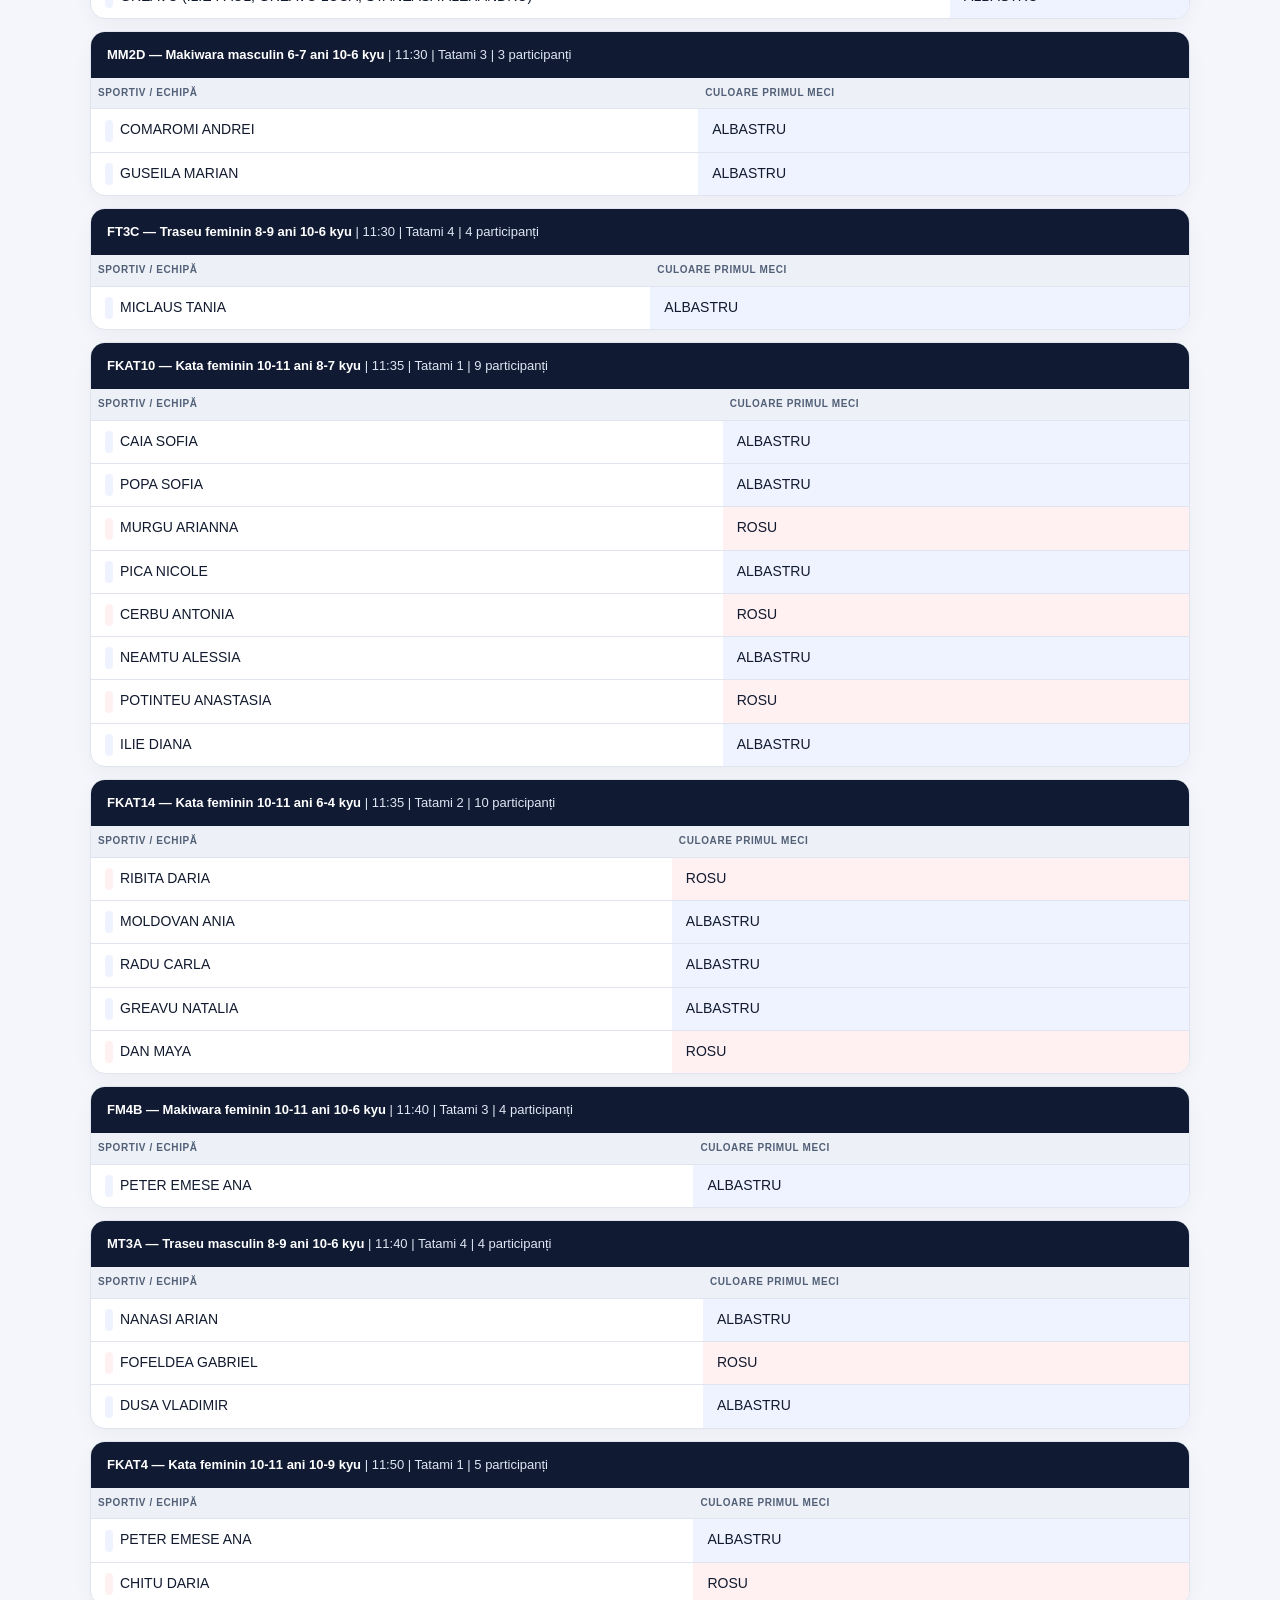
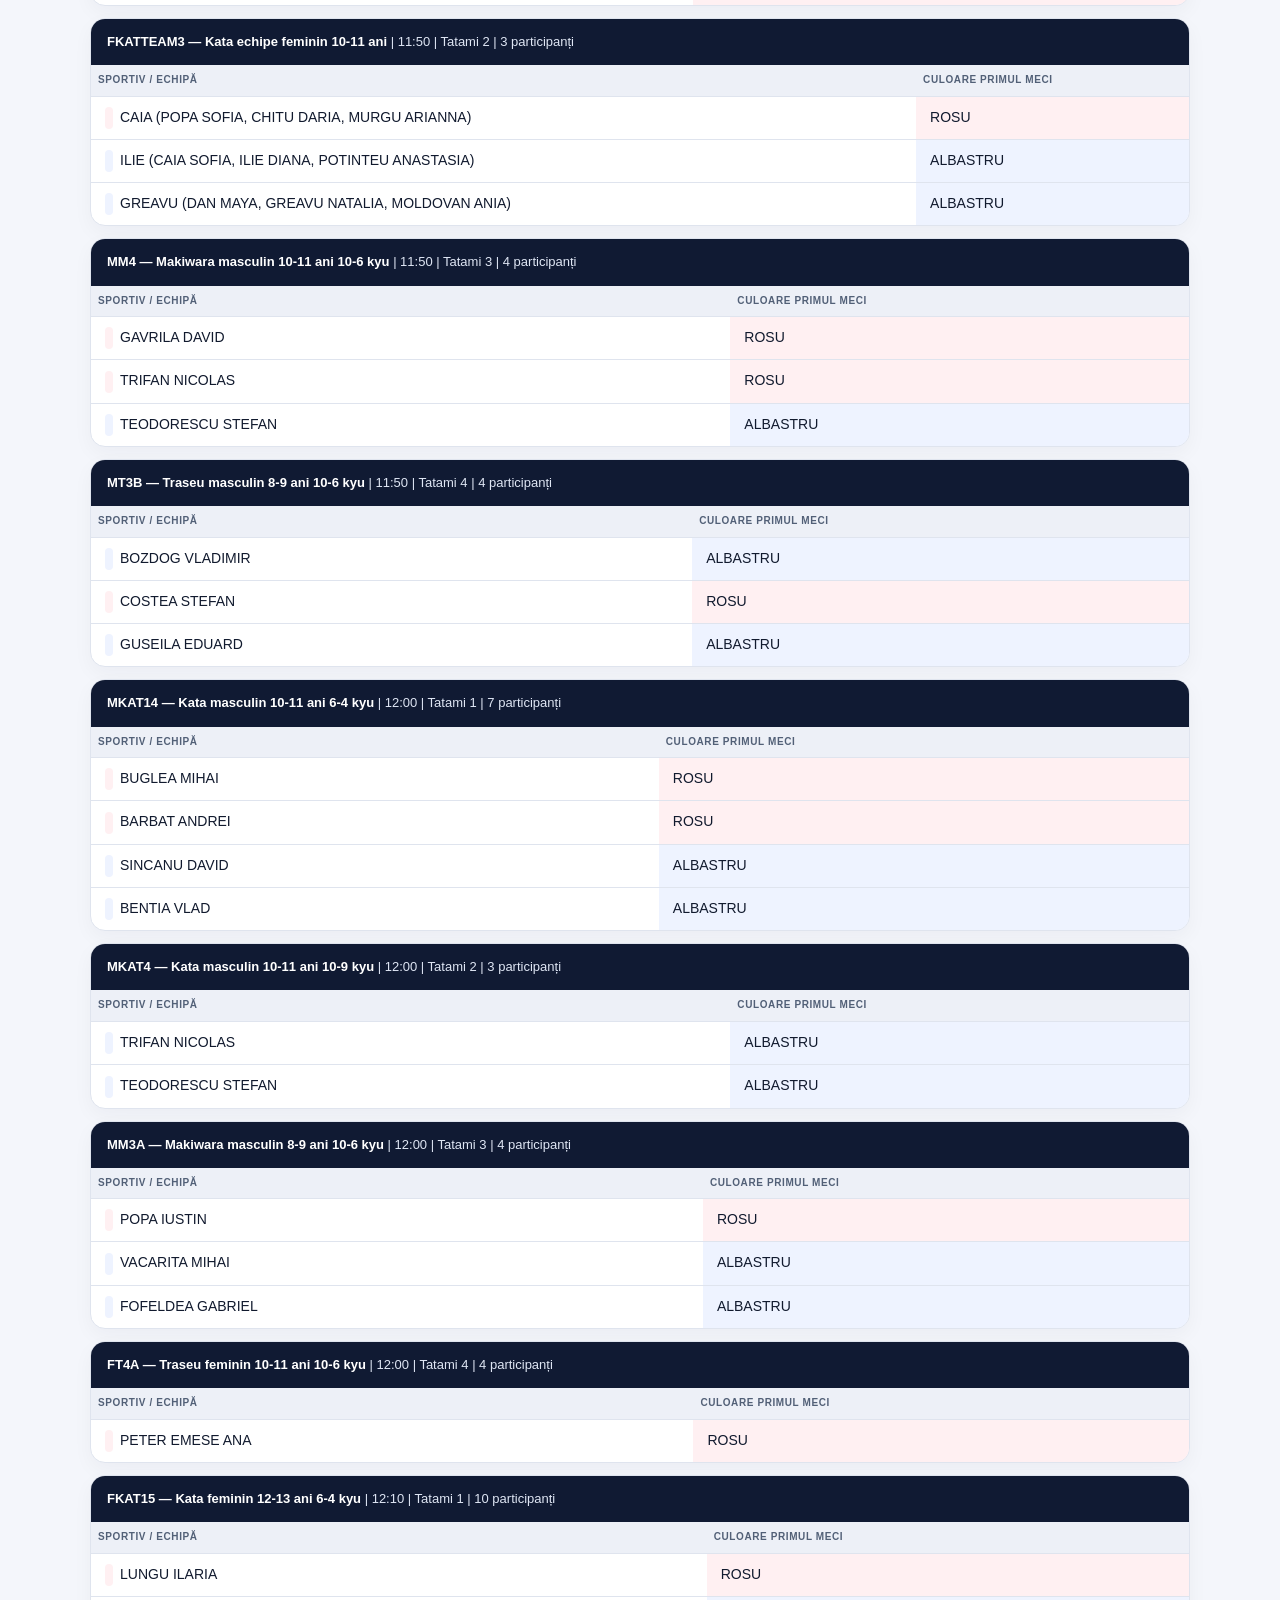
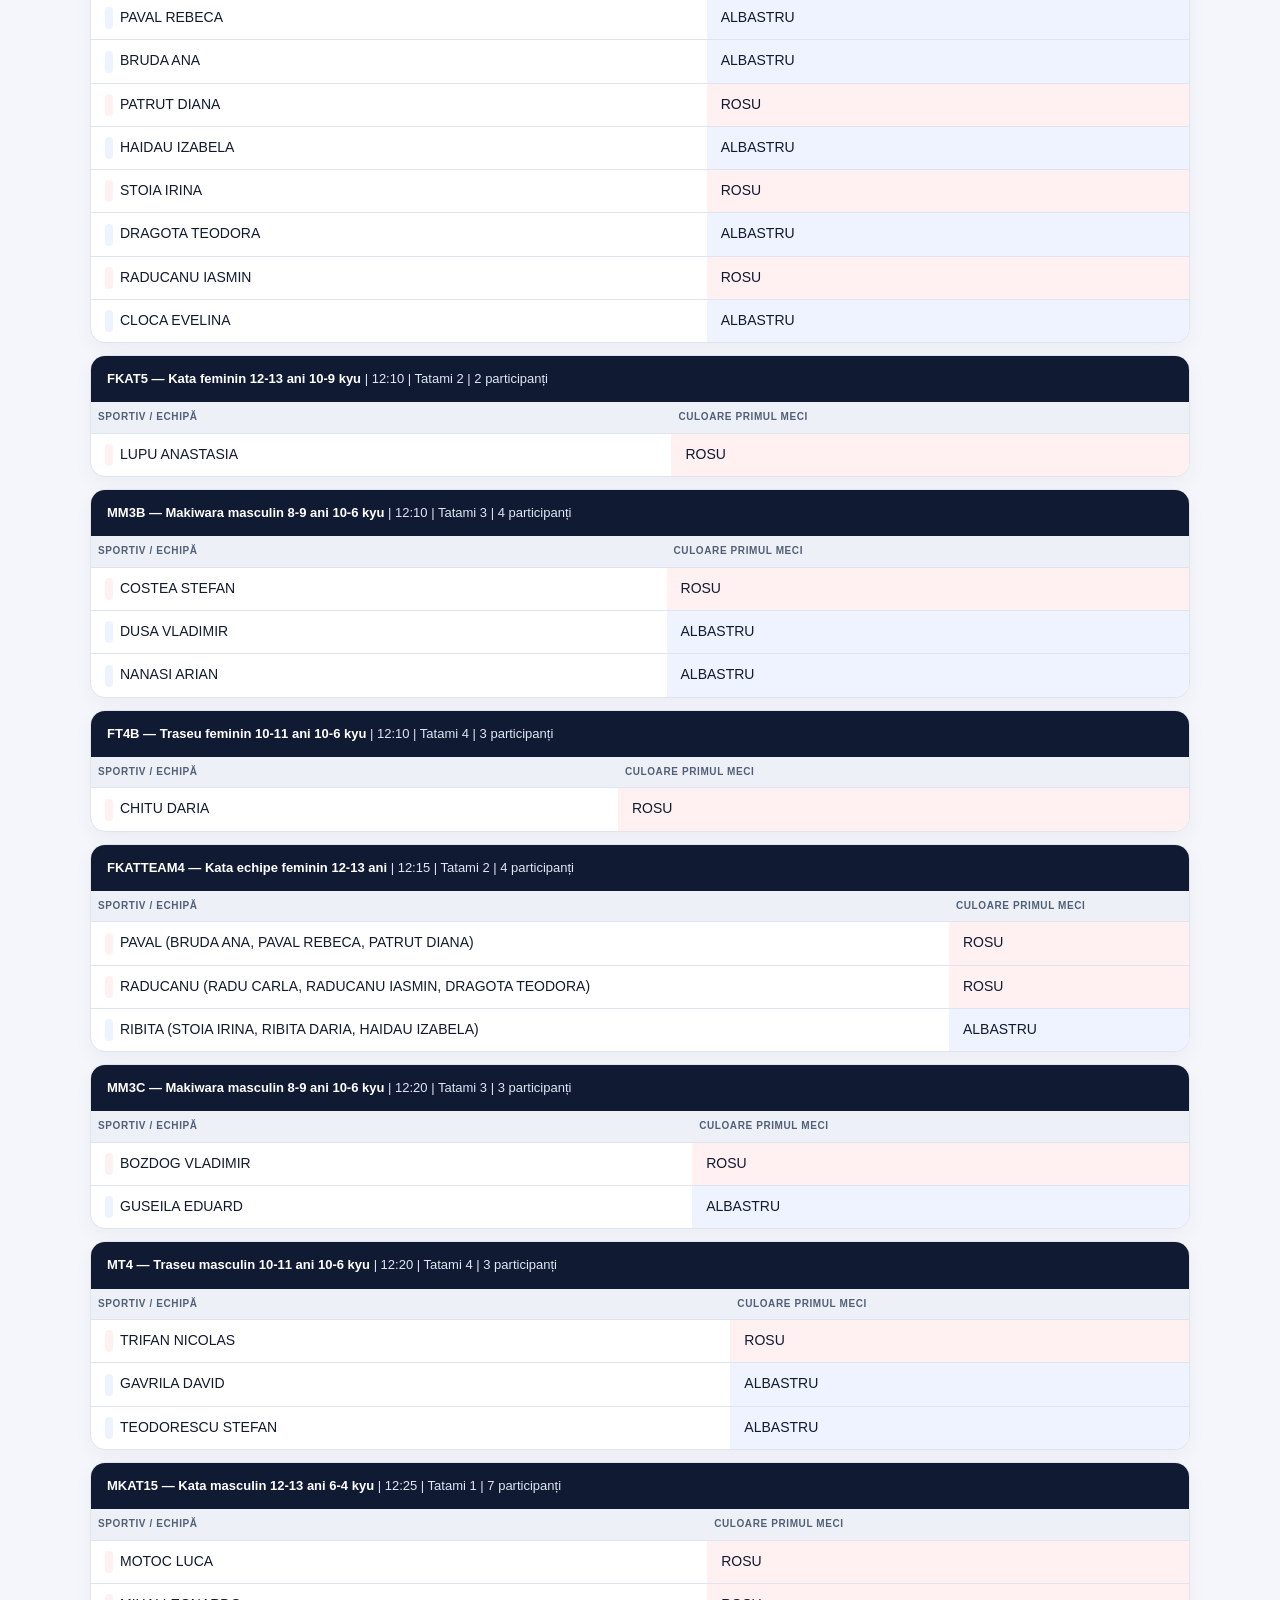
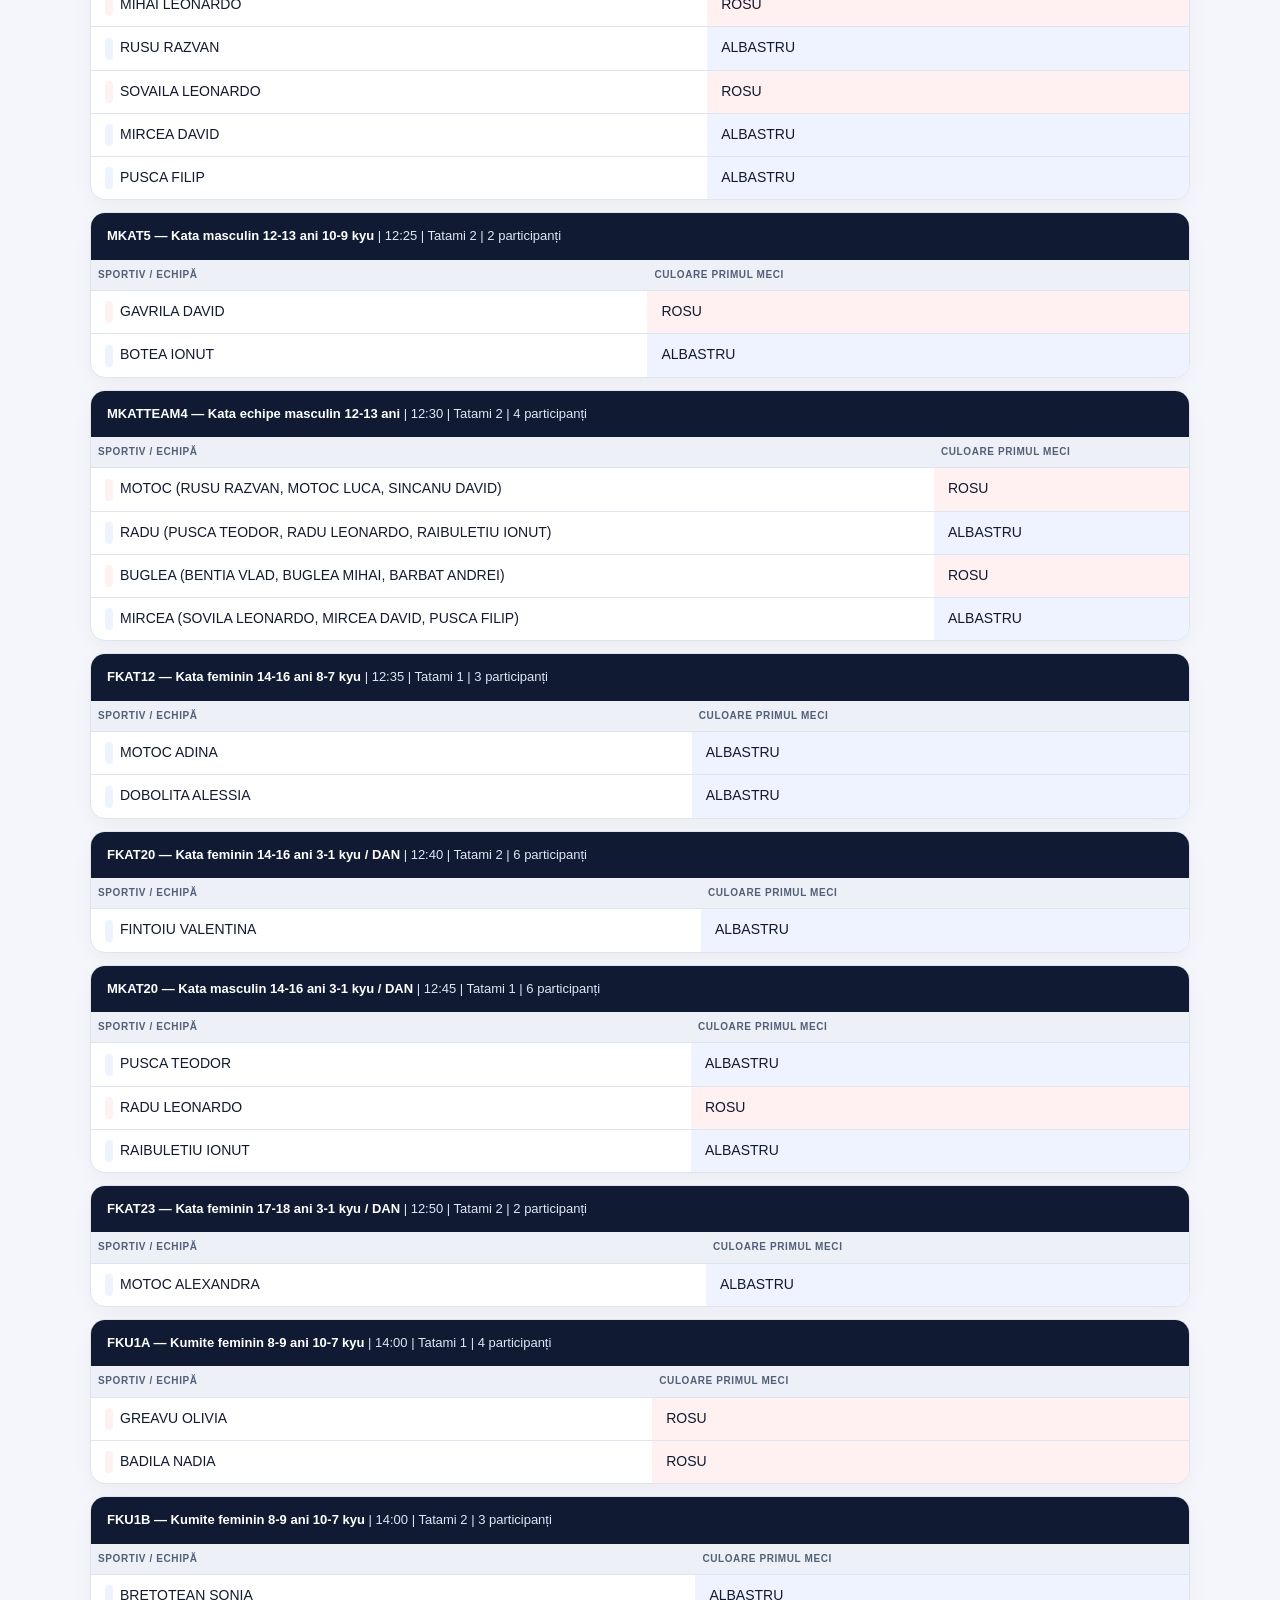
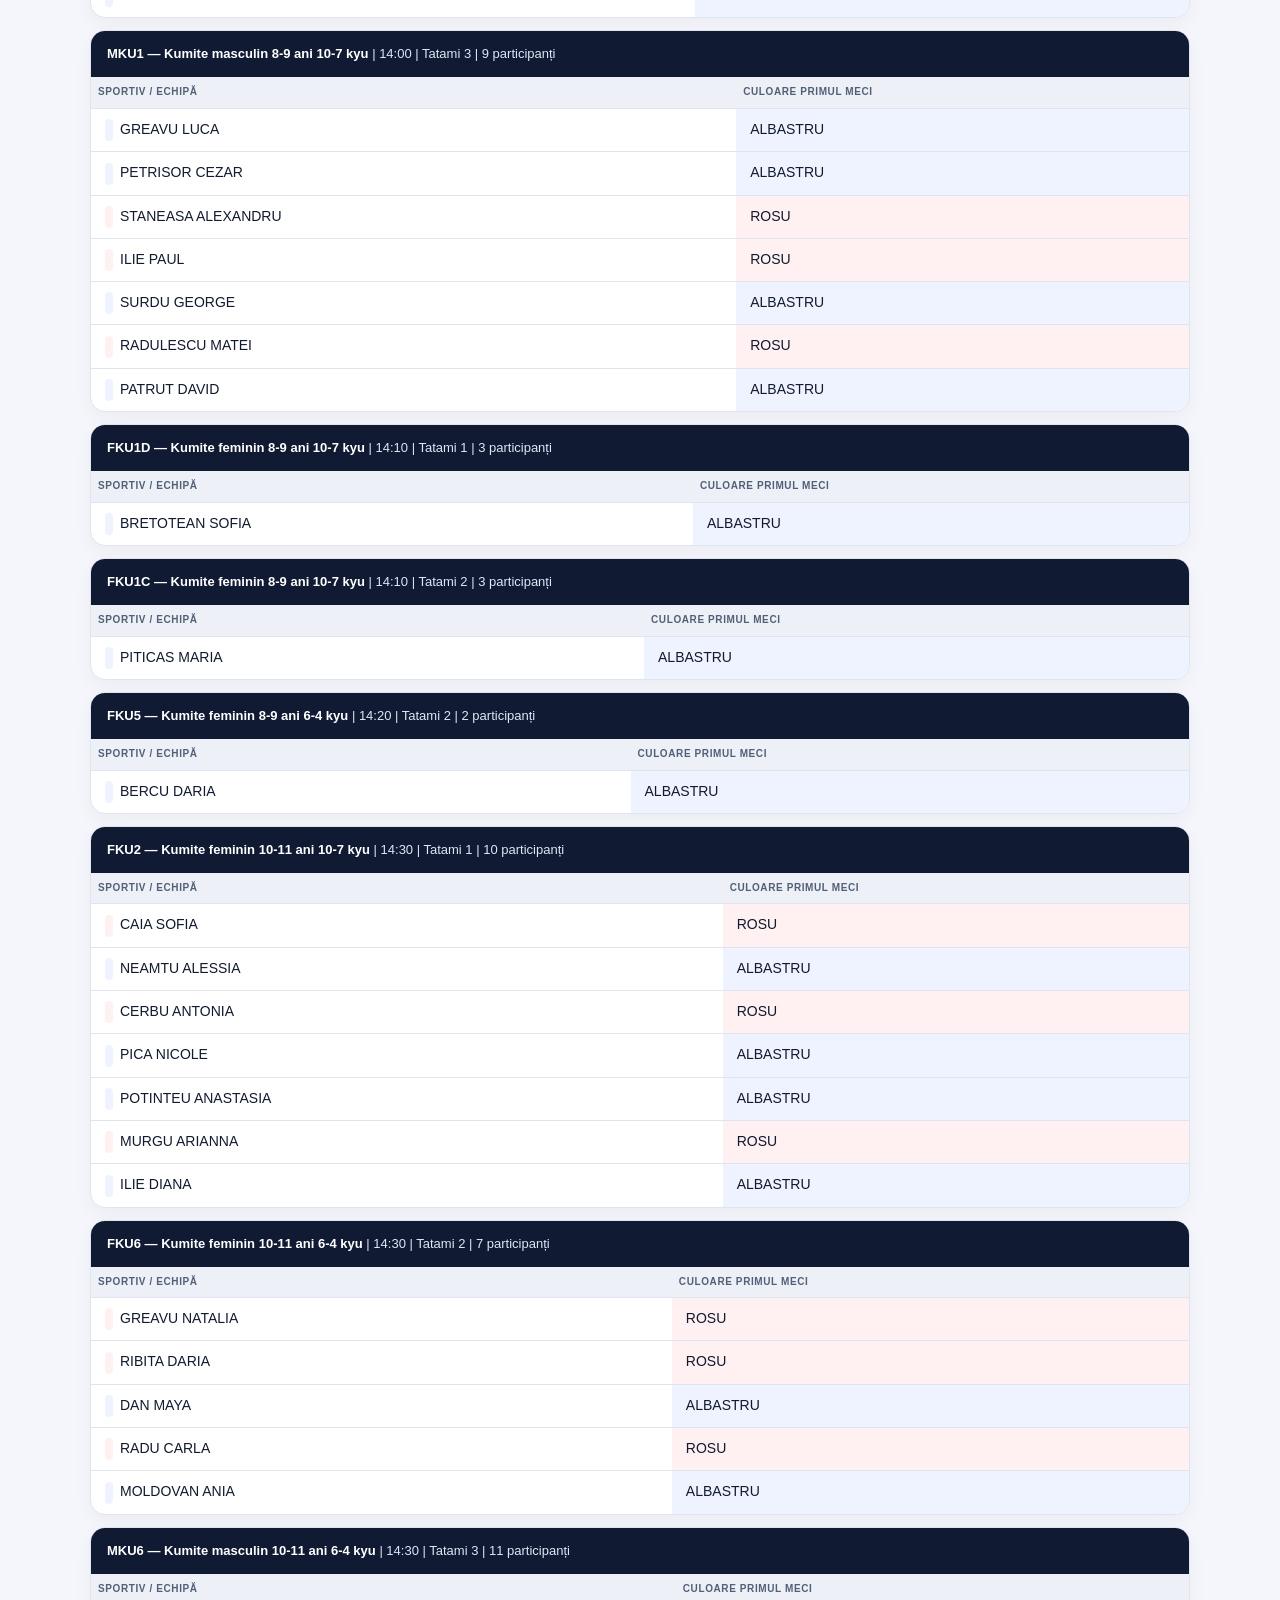
==== commit 624a9dda: "UPP" ====
--- a/acsmasakifagaras/index.html
+++ b/acsmasakifagaras/index.html
@@ -1,4 +1,5 @@
-<!doctype html><meta charset="utf-8"><title>Timetable — ACS Masaki Făgăraș</title>
+<!doctype html>
+<html lang="ro"><head><meta charset="utf-8"><meta name="viewport" content="width=device-width,initial-scale=1"><meta name="theme-color" content="#101a33"><title>Program — ACS Masaki Făgăraș</title>
 <style>
 body{font:14px Arial;margin:24px;background:#eef2f7;color:#18243a}
 h1{margin-bottom:6px}.columns{display:grid;grid-template-columns:repeat(3,minmax(0,1fr));gap:16px}
@@ -14,23 +15,34 @@
 box-shadow:0 2px 8px #18243a22}.category-title{padding:12px 14px;background:#18243a;color:white}
 .category-title a{color:white}.category-table{width:100%}
 @media(max-width:900px){.columns{grid-template-columns:1fr}}
-</style>
-<h1>Timetable — ACS Masaki Făgăraș</h1>
+</style><link rel="stylesheet" href="../assets/theme.css">
+</head><body><h1>Program — ACS Masaki Făgăraș</h1>
+
+
 <section class="category-block">
 <div class="category-title"><a href="../bracketuri.pdf?pagina=1#page=1">FOPEN2 — Kata Open feminin 14-18 ani  </a> | 10:00 | Tatami 1 | 6 participanți</div>
 <table class="category-table"><tr><th>Sportiv / echipă</th><th>Culoare primul meci</th></tr>
 <tr><td><span class="band rosu"></span>FINTOIU VALENTINA</td><td class="rosu">ROSU</td></tr>
 </table></section>
-<script>
-const traseuTimes={FT1:'10:00',MT1:'10:10',FT2:'10:20',MT2A:'10:30',MT2B:'10:40',MT2C:'10:50',MT2D:'11:00',FT3A:'11:10',FT3B:'11:20',FT3C:'11:30',MT3A:'11:40',MT3B:'11:50',FT4A:'12:00',FT4B:'12:10',MT4:'12:20'}, makiwaraTimes={FM1:'10:00',FM2:'10:10',MM2A:'10:20',MM2B:'10:30',MM2C:'10:40',MM2D:'10:50',FM3A:'11:00',FM3B:'11:10',FM3C:'11:20',MM3A:'11:30',MM3B:'11:40',MM3C:'11:50',FM4A:'12:00',FM4B:'12:10',MM4:'12:20'};
-document.addEventListener('DOMContentLoaded',()=>document.querySelectorAll('.category-title').forEach(title=>{const code=title.querySelector('a')?.textContent.split(' ')[0], times=traseuTimes[code]?'| '+traseuTimes[code]+' | Tatami 4 |':makiwaraTimes[code]?'| '+makiwaraTimes[code]+' | Tatami 3 |':'';if(times)title.innerHTML=title.innerHTML.replace(/\|\s*\d\d:\d\d\s*\|\s*Tatami [34]\s*\|/,times);}));
-</script>
 <section class="category-block">
 <div class="category-title"><a href="../bracketuri.pdf?pagina=2#page=2">MOPEN2 — Kata Open masculin 14-18 ani  </a> | 10:00 | Tatami 2 | 4 participanți</div>
 <table class="category-table"><tr><th>Sportiv / echipă</th><th>Culoare primul meci</th></tr>
 <tr><td><span class="band rosu"></span>PUSCA TEODOR</td><td class="rosu">ROSU</td></tr>
 <tr><td><span class="band albastru"></span>RADU LEONARDO</td><td class="albastru">ALBASTRU</td></tr>
 <tr><td><span class="band albastru"></span>RAIBULETIU IONUT</td><td class="albastru">ALBASTRU</td></tr>
+</table></section>
+<section class="category-block">
+<div class="category-title"><a href="../bracketuri.pdf?pagina=25#page=25">FM2 — Makiwara feminin 6-7 ani 10-6 kyu</a> | 10:00 | Tatami 3 | 5 participanți</div>
+<table class="category-table"><tr><th>Sportiv / echipă</th><th>Culoare primul meci</th></tr>
+<tr><td><span class="band rosu"></span>STANCIU SARA</td><td class="rosu">ROSU</td></tr>
+<tr><td><span class="band albastru"></span>METEA DILETTA</td><td class="albastru">ALBASTRU</td></tr>
+<tr><td><span class="band rosu"></span>FOFELDEA EVELIN</td><td class="rosu">ROSU</td></tr>
+</table></section>
+<section class="category-block">
+<div class="category-title"><a href="../bracketuri.pdf?pagina=6#page=6">FT1 — Traseu feminin 4-5 ani 10-6 kyu</a> | 10:00 | Tatami 4 | 4 participanți</div>
+<table class="category-table"><tr><th>Sportiv / echipă</th><th>Culoare primul meci</th></tr>
+<tr><td><span class="band rosu"></span>DUMBRAVA INES</td><td class="rosu">ROSU</td></tr>
+<tr><td><span class="band rosu"></span>STROIA IRIS</td><td class="rosu">ROSU</td></tr>
 </table></section>
 <section class="category-block">
 <div class="category-title"><a href="../bracketuri.pdf?pagina=3#page=3">FOPEN1 — Kata Open feminin 10-13 ani  </a> | 10:10 | Tatami 1 | 16 participanți</div>
@@ -59,16 +71,51 @@
 <tr><td><span class="band albastru"></span>BARBAT ANDREI</td><td class="albastru">ALBASTRU</td></tr>
 </table></section>
 <section class="category-block">
-<div class="category-title"><a href="../bracketuri.pdf?pagina=35#page=35">FKAT1 — Kata feminin 4-5 ani 10-9 kyu</a> | 10:25 | Tatami 2 | 3 participanți</div>
+<div class="category-title"><a href="../bracketuri.pdf?pagina=21#page=21">MM2A — Makiwara masculin 6-7 ani 10-6 kyu</a> | 10:10 | Tatami 3 | 4 participanți</div>
+<table class="category-table"><tr><th>Sportiv / echipă</th><th>Culoare primul meci</th></tr>
+<tr><td><span class="band albastru"></span>MOLDOVAN SEBASTIAN</td><td class="albastru">ALBASTRU</td></tr>
+<tr><td><span class="band rosu"></span>ROSCA EDUARD</td><td class="rosu">ROSU</td></tr>
+<tr><td><span class="band albastru"></span>ANGHEL MATEO</td><td class="albastru">ALBASTRU</td></tr>
+</table></section>
+<section class="category-block">
+<div class="category-title"><a href="../bracketuri.pdf?pagina=5#page=5">MT1 — Traseu masculin 4-5 ani 10-6 kyu</a> | 10:10 | Tatami 4 | 3 participanți</div>
+<table class="category-table"><tr><th>Sportiv / echipă</th><th>Culoare primul meci</th></tr>
+<tr><td><span class="band albastru"></span>NEAGOIE DRAGOS</td><td class="albastru">ALBASTRU</td></tr>
+</table></section>
+<section class="category-block">
+<div class="category-title"><a href="../bracketuri.pdf?pagina=20#page=20">FM1 — Makiwara feminin 4-5 ani 10-6 kyu</a> | 10:20 | Tatami 3 | 4 participanți</div>
 <table class="category-table"><tr><th>Sportiv / echipă</th><th>Culoare primul meci</th></tr>
 <tr><td><span class="band albastru"></span>STROIA IRIS</td><td class="albastru">ALBASTRU</td></tr>
 <tr><td><span class="band albastru"></span>DUMBRAVA INES</td><td class="albastru">ALBASTRU</td></tr>
 </table></section>
 <section class="category-block">
+<div class="category-title"><a href="../bracketuri.pdf?pagina=11#page=11">FT2 — Traseu feminin 6-7 ani 10-6 kyu</a> | 10:20 | Tatami 4 | 5 participanți</div>
+<table class="category-table"><tr><th>Sportiv / echipă</th><th>Culoare primul meci</th></tr>
+<tr><td><span class="band rosu"></span>METEA DILETTA</td><td class="rosu">ROSU</td></tr>
+<tr><td><span class="band rosu"></span>FOFELDEA EVELIN</td><td class="rosu">ROSU</td></tr>
+</table></section>
+<section class="category-block">
+<div class="category-title"><a href="../bracketuri.pdf?pagina=35#page=35">FKAT1 — Kata feminin 4-5 ani 10-9 kyu</a> | 10:25 | Tatami 2 | 3 participanți</div>
+<table class="category-table"><tr><th>Sportiv / echipă</th><th>Culoare primul meci</th></tr>
+<tr><td><span class="band albastru"></span>STROIA IRIS</td><td class="albastru">ALBASTRU</td></tr>
+<tr><td><span class="band albastru"></span>DUMBRAVA INES</td><td class="albastru">ALBASTRU</td></tr>
+</table></section>
+<section class="category-block">
 <div class="category-title"><a href="../bracketuri.pdf?pagina=38#page=38">FKAT2 — Kata feminin 6-7 ani 10-9 kyu</a> | 10:30 | Tatami 1 | 2 participanți</div>
 <table class="category-table"><tr><th>Sportiv / echipă</th><th>Culoare primul meci</th></tr>
 <tr><td><span class="band rosu"></span>FOFELDEA EVELIN</td><td class="rosu">ROSU</td></tr>
 <tr><td><span class="band albastru"></span>METEA DILETTA</td><td class="albastru">ALBASTRU</td></tr>
+</table></section>
+<section class="category-block">
+<div class="category-title"><a href="../bracketuri.pdf?pagina=29#page=29">FM3A — Makiwara feminin 8-9 ani 10-6 kyu</a> | 10:30 | Tatami 3 | 4 participanți</div>
+<table class="category-table"><tr><th>Sportiv / echipă</th><th>Culoare primul meci</th></tr>
+<tr><td><span class="band rosu"></span>MICHAELIS IZABELA</td><td class="rosu">ROSU</td></tr>
+</table></section>
+<section class="category-block">
+<div class="category-title"><a href="../bracketuri.pdf?pagina=7#page=7">MT2A — Traseu masculin 6-7 ani 10-6 kyu</a> | 10:30 | Tatami 4 | 4 participanți</div>
+<table class="category-table"><tr><th>Sportiv / echipă</th><th>Culoare primul meci</th></tr>
+<tr><td><span class="band rosu"></span>MOLDOVAN SEBASTIAN</td><td class="rosu">ROSU</td></tr>
+<tr><td><span class="band albastru"></span>VULCAN EDUARD</td><td class="albastru">ALBASTRU</td></tr>
 </table></section>
 <section class="category-block">
 <div class="category-title"><a href="../bracketuri.pdf?pagina=46#page=46">FKAT8 — Kata feminin 6-7 ani 8-7 kyu</a> | 10:35 | Tatami 1 | 5 participanți</div>
@@ -86,10 +133,16 @@
 <tr><td><span class="band albastru"></span>GAVRILA MATEI</td><td class="albastru">ALBASTRU</td></tr>
 </table></section>
 <section class="category-block">
-<div class="category-title"><a href="../bracketuri.pdf?pagina=20#page=20">FM1 — Makiwara feminin 4-5 ani 10-6 kyu</a> | 10:35 | Tatami 3 | 4 participanți</div>
-<table class="category-table"><tr><th>Sportiv / echipă</th><th>Culoare primul meci</th></tr>
-<tr><td><span class="band albastru"></span>STROIA IRIS</td><td class="albastru">ALBASTRU</td></tr>
-<tr><td><span class="band albastru"></span>DUMBRAVA INES</td><td class="albastru">ALBASTRU</td></tr>
+<div class="category-title"><a href="../bracketuri.pdf?pagina=30#page=30">FM3B — Makiwara feminin 8-9 ani 10-6 kyu</a> | 10:40 | Tatami 3 | 4 participanți</div>
+<table class="category-table"><tr><th>Sportiv / echipă</th><th>Culoare primul meci</th></tr>
+<tr><td><span class="band albastru"></span>MICLAUS TANIA</td><td class="albastru">ALBASTRU</td></tr>
+<tr><td><span class="band albastru"></span>RATIU MIHAELA</td><td class="albastru">ALBASTRU</td></tr>
+</table></section>
+<section class="category-block">
+<div class="category-title"><a href="../bracketuri.pdf?pagina=8#page=8">MT2B — Traseu masculin 6-7 ani 10-6 kyu</a> | 10:40 | Tatami 4 | 4 participanți</div>
+<table class="category-table"><tr><th>Sportiv / echipă</th><th>Culoare primul meci</th></tr>
+<tr><td><span class="band rosu"></span>ROSCA EDUARD</td><td class="rosu">ROSU</td></tr>
+<tr><td><span class="band rosu"></span>BADIU STEFAN</td><td class="rosu">ROSU</td></tr>
 </table></section>
 <section class="category-block">
 <div class="category-title"><a href="../bracketuri.pdf?pagina=37#page=37">MKAT2B — Kata masculin 6-7 ani 10-9 kyu</a> | 10:45 | Tatami 1 | 4 participanți</div>
@@ -105,26 +158,26 @@
 <tr><td><span class="band albastru"></span>BERCU DARIA</td><td class="albastru">ALBASTRU</td></tr>
 </table></section>
 <section class="category-block">
-<div class="category-title"><a href="../bracketuri.pdf?pagina=6#page=6">FT1 — Traseu feminin 4-5 ani 10-6 kyu</a> | 10:45 | Tatami 3 | 4 participanți</div>
-<table class="category-table"><tr><th>Sportiv / echipă</th><th>Culoare primul meci</th></tr>
-<tr><td><span class="band rosu"></span>DUMBRAVA INES</td><td class="rosu">ROSU</td></tr>
-<tr><td><span class="band rosu"></span>STROIA IRIS</td><td class="rosu">ROSU</td></tr>
-</table></section>
-<section class="category-block">
 <div class="category-title"><a href="../bracketuri.pdf?pagina=40#page=40">FKAT3A — Kata feminin 8-9 ani 10-9 kyu</a> | 10:50 | Tatami 2 | 4 participanți</div>
 <table class="category-table"><tr><th>Sportiv / echipă</th><th>Culoare primul meci</th></tr>
 <tr><td><span class="band rosu"></span>RATIU MIHAELA</td><td class="rosu">ROSU</td></tr>
+</table></section>
+<section class="category-block">
+<div class="category-title"><a href="../bracketuri.pdf?pagina=31#page=31">FM3C — Makiwara feminin 8-9 ani 10-6 kyu</a> | 10:50 | Tatami 3 | 3 participanți</div>
+<table class="category-table"><tr><th>Sportiv / echipă</th><th>Culoare primul meci</th></tr>
+<tr><td><span class="band rosu"></span>FUCIU ANDREEA</td><td class="rosu">ROSU</td></tr>
+</table></section>
+<section class="category-block">
+<div class="category-title"><a href="../bracketuri.pdf?pagina=9#page=9">MT2C — Traseu masculin 6-7 ani 10-6 kyu</a> | 10:50 | Tatami 4 | 3 participanți</div>
+<table class="category-table"><tr><th>Sportiv / echipă</th><th>Culoare primul meci</th></tr>
+<tr><td><span class="band albastru"></span>GUSEILA MARIAN</td><td class="albastru">ALBASTRU</td></tr>
+<tr><td><span class="band albastru"></span>FLOREA RAZVAN</td><td class="albastru">ALBASTRU</td></tr>
 </table></section>
 <section class="category-block">
 <div class="category-title"><a href="../bracketuri.pdf?pagina=41#page=41">FKAT3B — Kata feminin 8-9 ani 10-9 kyu</a> | 10:55 | Tatami 1 | 4 participanți</div>
 <table class="category-table"><tr><th>Sportiv / echipă</th><th>Culoare primul meci</th></tr>
 <tr><td><span class="band rosu"></span>MICHAELIS IZABELA</td><td class="rosu">ROSU</td></tr>
 <tr><td><span class="band albastru"></span>MICLAUS TANIA</td><td class="albastru">ALBASTRU</td></tr>
-</table></section>
-<section class="category-block">
-<div class="category-title"><a href="../bracketuri.pdf?pagina=5#page=5">MT1 — Traseu masculin 4-5 ani 10-6 kyu</a> | 10:55 | Tatami 3 | 3 participanți</div>
-<table class="category-table"><tr><th>Sportiv / echipă</th><th>Culoare primul meci</th></tr>
-<tr><td><span class="band albastru"></span>NEAGOIE DRAGOS</td><td class="albastru">ALBASTRU</td></tr>
 </table></section>
 <section class="category-block">
 <div class="category-title"><a href="../bracketuri.pdf?pagina=49#page=49">FKAT9 — Kata feminin 8-9 ani 8-7 kyu</a> | 11:00 | Tatami 2 | 6 participanți</div>
@@ -135,17 +188,34 @@
 <tr><td><span class="band albastru"></span>BRETOTEAN SONIA</td><td class="albastru">ALBASTRU</td></tr>
 </table></section>
 <section class="category-block">
+<div class="category-title"><a href="../bracketuri.pdf?pagina=33#page=33">FM4A — Makiwara feminin 10-11 ani 10-6 kyu</a> | 11:00 | Tatami 3 | 4 participanți</div>
+<table class="category-table"><tr><th>Sportiv / echipă</th><th>Culoare primul meci</th></tr>
+<tr><td><span class="band albastru"></span>POPA SOFIA</td><td class="albastru">ALBASTRU</td></tr>
+<tr><td><span class="band rosu"></span>CHITU DARIA</td><td class="rosu">ROSU</td></tr>
+</table></section>
+<section class="category-block">
+<div class="category-title"><a href="../bracketuri.pdf?pagina=10#page=10">MT2D — Traseu masculin 6-7 ani 10-6 kyu</a> | 11:00 | Tatami 4 | 3 participanți</div>
+<table class="category-table"><tr><th>Sportiv / echipă</th><th>Culoare primul meci</th></tr>
+<tr><td><span class="band rosu"></span>GAVRILA MATEI</td><td class="rosu">ROSU</td></tr>
+<tr><td><span class="band albastru"></span>ANGHEL MATEO</td><td class="albastru">ALBASTRU</td></tr>
+<tr><td><span class="band albastru"></span>COMAROMI ANDREI</td><td class="albastru">ALBASTRU</td></tr>
+</table></section>
+<section class="category-block">
 <div class="category-title"><a href="../bracketuri.pdf?pagina=78#page=78">FKATTEAM2 — Kata echipe feminin 8-9 ani  </a> | 11:05 | Tatami 1 | 3 participanți</div>
 <table class="category-table"><tr><th>Sportiv / echipă</th><th>Culoare primul meci</th></tr>
 <tr><td><span class="band albastru"></span>GREAVU (BADILA NADIA, GREAVU OLIVIA, STANCIU SARA)</td><td class="albastru">ALBASTRU</td></tr>
 <tr><td><span class="band albastru"></span>BERCU (BRETOTEAN SONIA, BERCU DARIA, BRETOTEAN SOFIA)</td><td class="albastru">ALBASTRU</td></tr>
 </table></section>
 <section class="category-block">
-<div class="category-title"><a href="../bracketuri.pdf?pagina=25#page=25">FM2 — Makiwara feminin 6-7 ani 10-6 kyu</a> | 11:05 | Tatami 3 | 5 participanți</div>
-<table class="category-table"><tr><th>Sportiv / echipă</th><th>Culoare primul meci</th></tr>
-<tr><td><span class="band rosu"></span>STANCIU SARA</td><td class="rosu">ROSU</td></tr>
-<tr><td><span class="band albastru"></span>METEA DILETTA</td><td class="albastru">ALBASTRU</td></tr>
-<tr><td><span class="band rosu"></span>FOFELDEA EVELIN</td><td class="rosu">ROSU</td></tr>
+<div class="category-title"><a href="../bracketuri.pdf?pagina=22#page=22">MM2B — Makiwara masculin 6-7 ani 10-6 kyu</a> | 11:10 | Tatami 3 | 4 participanți</div>
+<table class="category-table"><tr><th>Sportiv / echipă</th><th>Culoare primul meci</th></tr>
+<tr><td><span class="band albastru"></span>BADIU STEFAN</td><td class="albastru">ALBASTRU</td></tr>
+<tr><td><span class="band rosu"></span>GAVRILA MATEI</td><td class="rosu">ROSU</td></tr>
+</table></section>
+<section class="category-block">
+<div class="category-title"><a href="../bracketuri.pdf?pagina=14#page=14">FT3A — Traseu feminin 8-9 ani 10-6 kyu</a> | 11:10 | Tatami 4 | 4 participanți</div>
+<table class="category-table"><tr><th>Sportiv / echipă</th><th>Culoare primul meci</th></tr>
+<tr><td><span class="band albastru"></span>MICHAELIS IZABELA</td><td class="albastru">ALBASTRU</td></tr>
 </table></section>
 <section class="category-block">
 <div class="category-title"><a href="../bracketuri.pdf?pagina=39#page=39">MKAT3 — Kata masculin 8-9 ani 10-9 kyu</a> | 11:15 | Tatami 1 | 5 participanți</div>
@@ -167,10 +237,15 @@
 <tr><td><span class="band albastru"></span>STANEASA ALEXANDRU</td><td class="albastru">ALBASTRU</td></tr>
 </table></section>
 <section class="category-block">
-<div class="category-title"><a href="../bracketuri.pdf?pagina=11#page=11">FT2 — Traseu feminin 6-7 ani 10-6 kyu</a> | 11:15 | Tatami 3 | 5 participanți</div>
-<table class="category-table"><tr><th>Sportiv / echipă</th><th>Culoare primul meci</th></tr>
-<tr><td><span class="band rosu"></span>METEA DILETTA</td><td class="rosu">ROSU</td></tr>
-<tr><td><span class="band rosu"></span>FOFELDEA EVELIN</td><td class="rosu">ROSU</td></tr>
+<div class="category-title"><a href="../bracketuri.pdf?pagina=23#page=23">MM2C — Makiwara masculin 6-7 ani 10-6 kyu</a> | 11:20 | Tatami 3 | 3 participanți</div>
+<table class="category-table"><tr><th>Sportiv / echipă</th><th>Culoare primul meci</th></tr>
+<tr><td><span class="band rosu"></span>FLOREA RAZVAN</td><td class="rosu">ROSU</td></tr>
+<tr><td><span class="band albastru"></span>BORZEA CASIAN</td><td class="albastru">ALBASTRU</td></tr>
+</table></section>
+<section class="category-block">
+<div class="category-title"><a href="../bracketuri.pdf?pagina=15#page=15">FT3B — Traseu feminin 8-9 ani 10-6 kyu</a> | 11:20 | Tatami 4 | 4 participanți</div>
+<table class="category-table"><tr><th>Sportiv / echipă</th><th>Culoare primul meci</th></tr>
+<tr><td><span class="band albastru"></span>RATIU MIHAELA</td><td class="albastru">ALBASTRU</td></tr>
 </table></section>
 <section class="category-block">
 <div class="category-title"><a href="../bracketuri.pdf?pagina=48#page=48">MKAT9B — Kata masculin 8-9 ani 8-7 kyu</a> | 11:25 | Tatami 1 | 7 participanți</div>
@@ -190,11 +265,15 @@
 <tr><td><span class="band albastru"></span>GREAVU (ILIE PAUL, GREAVU LUCA, STANEASA ALEXANDRU)</td><td class="albastru">ALBASTRU</td></tr>
 </table></section>
 <section class="category-block">
-<div class="category-title"><a href="../bracketuri.pdf?pagina=21#page=21">MM2A — Makiwara masculin 6-7 ani 10-6 kyu</a> | 11:25 | Tatami 3 | 4 participanți</div>
-<table class="category-table"><tr><th>Sportiv / echipă</th><th>Culoare primul meci</th></tr>
-<tr><td><span class="band albastru"></span>MOLDOVAN SEBASTIAN</td><td class="albastru">ALBASTRU</td></tr>
-<tr><td><span class="band rosu"></span>ROSCA EDUARD</td><td class="rosu">ROSU</td></tr>
-<tr><td><span class="band albastru"></span>ANGHEL MATEO</td><td class="albastru">ALBASTRU</td></tr>
+<div class="category-title"><a href="../bracketuri.pdf?pagina=24#page=24">MM2D — Makiwara masculin 6-7 ani 10-6 kyu</a> | 11:30 | Tatami 3 | 3 participanți</div>
+<table class="category-table"><tr><th>Sportiv / echipă</th><th>Culoare primul meci</th></tr>
+<tr><td><span class="band albastru"></span>COMAROMI ANDREI</td><td class="albastru">ALBASTRU</td></tr>
+<tr><td><span class="band albastru"></span>GUSEILA MARIAN</td><td class="albastru">ALBASTRU</td></tr>
+</table></section>
+<section class="category-block">
+<div class="category-title"><a href="../bracketuri.pdf?pagina=16#page=16">FT3C — Traseu feminin 8-9 ani 10-6 kyu</a> | 11:30 | Tatami 4 | 4 participanți</div>
+<table class="category-table"><tr><th>Sportiv / echipă</th><th>Culoare primul meci</th></tr>
+<tr><td><span class="band albastru"></span>MICLAUS TANIA</td><td class="albastru">ALBASTRU</td></tr>
 </table></section>
 <section class="category-block">
 <div class="category-title"><a href="../bracketuri.pdf?pagina=50#page=50">FKAT10 — Kata feminin 10-11 ani 8-7 kyu</a> | 11:35 | Tatami 1 | 9 participanți</div>
@@ -218,16 +297,16 @@
 <tr><td><span class="band rosu"></span>DAN MAYA</td><td class="rosu">ROSU</td></tr>
 </table></section>
 <section class="category-block">
-<div class="category-title"><a href="../bracketuri.pdf?pagina=22#page=22">MM2B — Makiwara masculin 6-7 ani 10-6 kyu</a> | 11:35 | Tatami 3 | 4 participanți</div>
-<table class="category-table"><tr><th>Sportiv / echipă</th><th>Culoare primul meci</th></tr>
-<tr><td><span class="band albastru"></span>BADIU STEFAN</td><td class="albastru">ALBASTRU</td></tr>
-<tr><td><span class="band rosu"></span>GAVRILA MATEI</td><td class="rosu">ROSU</td></tr>
-</table></section>
-<section class="category-block">
-<div class="category-title"><a href="../bracketuri.pdf?pagina=23#page=23">MM2C — Makiwara masculin 6-7 ani 10-6 kyu</a> | 11:45 | Tatami 3 | 3 participanți</div>
-<table class="category-table"><tr><th>Sportiv / echipă</th><th>Culoare primul meci</th></tr>
-<tr><td><span class="band rosu"></span>FLOREA RAZVAN</td><td class="rosu">ROSU</td></tr>
-<tr><td><span class="band albastru"></span>BORZEA CASIAN</td><td class="albastru">ALBASTRU</td></tr>
+<div class="category-title"><a href="../bracketuri.pdf?pagina=34#page=34">FM4B — Makiwara feminin 10-11 ani 10-6 kyu</a> | 11:40 | Tatami 3 | 4 participanți</div>
+<table class="category-table"><tr><th>Sportiv / echipă</th><th>Culoare primul meci</th></tr>
+<tr><td><span class="band albastru"></span>PETER EMESE ANA</td><td class="albastru">ALBASTRU</td></tr>
+</table></section>
+<section class="category-block">
+<div class="category-title"><a href="../bracketuri.pdf?pagina=12#page=12">MT3A — Traseu masculin 8-9 ani 10-6 kyu</a> | 11:40 | Tatami 4 | 4 participanți</div>
+<table class="category-table"><tr><th>Sportiv / echipă</th><th>Culoare primul meci</th></tr>
+<tr><td><span class="band albastru"></span>NANASI ARIAN</td><td class="albastru">ALBASTRU</td></tr>
+<tr><td><span class="band rosu"></span>FOFELDEA GABRIEL</td><td class="rosu">ROSU</td></tr>
+<tr><td><span class="band albastru"></span>DUSA VLADIMIR</td><td class="albastru">ALBASTRU</td></tr>
 </table></section>
 <section class="category-block">
 <div class="category-title"><a href="../bracketuri.pdf?pagina=43#page=43">FKAT4 — Kata feminin 10-11 ani 10-9 kyu</a> | 11:50 | Tatami 1 | 5 participanți</div>
@@ -243,10 +322,18 @@
 <tr><td><span class="band albastru"></span>GREAVU (DAN MAYA, GREAVU NATALIA, MOLDOVAN ANIA)</td><td class="albastru">ALBASTRU</td></tr>
 </table></section>
 <section class="category-block">
-<div class="category-title"><a href="../bracketuri.pdf?pagina=24#page=24">MM2D — Makiwara masculin 6-7 ani 10-6 kyu</a> | 11:55 | Tatami 3 | 3 participanți</div>
-<table class="category-table"><tr><th>Sportiv / echipă</th><th>Culoare primul meci</th></tr>
-<tr><td><span class="band albastru"></span>COMAROMI ANDREI</td><td class="albastru">ALBASTRU</td></tr>
-<tr><td><span class="band albastru"></span>GUSEILA MARIAN</td><td class="albastru">ALBASTRU</td></tr>
+<div class="category-title"><a href="../bracketuri.pdf?pagina=32#page=32">MM4 — Makiwara masculin 10-11 ani 10-6 kyu</a> | 11:50 | Tatami 3 | 4 participanți</div>
+<table class="category-table"><tr><th>Sportiv / echipă</th><th>Culoare primul meci</th></tr>
+<tr><td><span class="band rosu"></span>GAVRILA DAVID</td><td class="rosu">ROSU</td></tr>
+<tr><td><span class="band rosu"></span>TRIFAN NICOLAS</td><td class="rosu">ROSU</td></tr>
+<tr><td><span class="band albastru"></span>TEODORESCU STEFAN</td><td class="albastru">ALBASTRU</td></tr>
+</table></section>
+<section class="category-block">
+<div class="category-title"><a href="../bracketuri.pdf?pagina=13#page=13">MT3B — Traseu masculin 8-9 ani 10-6 kyu</a> | 11:50 | Tatami 4 | 4 participanți</div>
+<table class="category-table"><tr><th>Sportiv / echipă</th><th>Culoare primul meci</th></tr>
+<tr><td><span class="band albastru"></span>BOZDOG VLADIMIR</td><td class="albastru">ALBASTRU</td></tr>
+<tr><td><span class="band rosu"></span>COSTEA STEFAN</td><td class="rosu">ROSU</td></tr>
+<tr><td><span class="band albastru"></span>GUSEILA EDUARD</td><td class="albastru">ALBASTRU</td></tr>
 </table></section>
 <section class="category-block">
 <div class="category-title"><a href="../bracketuri.pdf?pagina=54#page=54">MKAT14 — Kata masculin 10-11 ani 6-4 kyu</a> | 12:00 | Tatami 1 | 7 participanți</div>
@@ -263,10 +350,16 @@
 <tr><td><span class="band albastru"></span>TEODORESCU STEFAN</td><td class="albastru">ALBASTRU</td></tr>
 </table></section>
 <section class="category-block">
-<div class="category-title"><a href="../bracketuri.pdf?pagina=7#page=7">MT2A — Traseu masculin 6-7 ani 10-6 kyu</a> | 12:05 | Tatami 3 | 4 participanți</div>
-<table class="category-table"><tr><th>Sportiv / echipă</th><th>Culoare primul meci</th></tr>
-<tr><td><span class="band rosu"></span>MOLDOVAN SEBASTIAN</td><td class="rosu">ROSU</td></tr>
-<tr><td><span class="band albastru"></span>VULCAN EDUARD</td><td class="albastru">ALBASTRU</td></tr>
+<div class="category-title"><a href="../bracketuri.pdf?pagina=26#page=26">MM3A — Makiwara masculin 8-9 ani 10-6 kyu</a> | 12:00 | Tatami 3 | 4 participanți</div>
+<table class="category-table"><tr><th>Sportiv / echipă</th><th>Culoare primul meci</th></tr>
+<tr><td><span class="band rosu"></span>POPA IUSTIN</td><td class="rosu">ROSU</td></tr>
+<tr><td><span class="band albastru"></span>VACARITA MIHAI</td><td class="albastru">ALBASTRU</td></tr>
+<tr><td><span class="band albastru"></span>FOFELDEA GABRIEL</td><td class="albastru">ALBASTRU</td></tr>
+</table></section>
+<section class="category-block">
+<div class="category-title"><a href="../bracketuri.pdf?pagina=18#page=18">FT4A — Traseu feminin 10-11 ani 10-6 kyu</a> | 12:00 | Tatami 4 | 4 participanți</div>
+<table class="category-table"><tr><th>Sportiv / echipă</th><th>Culoare primul meci</th></tr>
+<tr><td><span class="band rosu"></span>PETER EMESE ANA</td><td class="rosu">ROSU</td></tr>
 </table></section>
 <section class="category-block">
 <div class="category-title"><a href="../bracketuri.pdf?pagina=57#page=57">FKAT15 — Kata feminin 12-13 ani 6-4 kyu</a> | 12:10 | Tatami 1 | 10 participanți</div>
@@ -287,6 +380,18 @@
 <tr><td><span class="band rosu"></span>LUPU ANASTASIA</td><td class="rosu">ROSU</td></tr>
 </table></section>
 <section class="category-block">
+<div class="category-title"><a href="../bracketuri.pdf?pagina=27#page=27">MM3B — Makiwara masculin 8-9 ani 10-6 kyu</a> | 12:10 | Tatami 3 | 4 participanți</div>
+<table class="category-table"><tr><th>Sportiv / echipă</th><th>Culoare primul meci</th></tr>
+<tr><td><span class="band rosu"></span>COSTEA STEFAN</td><td class="rosu">ROSU</td></tr>
+<tr><td><span class="band albastru"></span>DUSA VLADIMIR</td><td class="albastru">ALBASTRU</td></tr>
+<tr><td><span class="band albastru"></span>NANASI ARIAN</td><td class="albastru">ALBASTRU</td></tr>
+</table></section>
+<section class="category-block">
+<div class="category-title"><a href="../bracketuri.pdf?pagina=19#page=19">FT4B — Traseu feminin 10-11 ani 10-6 kyu</a> | 12:10 | Tatami 4 | 3 participanți</div>
+<table class="category-table"><tr><th>Sportiv / echipă</th><th>Culoare primul meci</th></tr>
+<tr><td><span class="band rosu"></span>CHITU DARIA</td><td class="rosu">ROSU</td></tr>
+</table></section>
+<section class="category-block">
 <div class="category-title"><a href="../bracketuri.pdf?pagina=81#page=81">FKATTEAM4 — Kata echipe feminin 12-13 ani  </a> | 12:15 | Tatami 2 | 4 participanți</div>
 <table class="category-table"><tr><th>Sportiv / echipă</th><th>Culoare primul meci</th></tr>
 <tr><td><span class="band rosu"></span>PAVAL (BRUDA ANA, PAVAL REBECA, PATRUT DIANA)</td><td class="rosu">ROSU</td></tr>
@@ -294,10 +399,17 @@
 <tr><td><span class="band albastru"></span>RIBITA (STOIA IRINA, RIBITA DARIA, HAIDAU IZABELA)</td><td class="albastru">ALBASTRU</td></tr>
 </table></section>
 <section class="category-block">
-<div class="category-title"><a href="../bracketuri.pdf?pagina=8#page=8">MT2B — Traseu masculin 6-7 ani 10-6 kyu</a> | 12:15 | Tatami 3 | 4 participanți</div>
-<table class="category-table"><tr><th>Sportiv / echipă</th><th>Culoare primul meci</th></tr>
-<tr><td><span class="band rosu"></span>ROSCA EDUARD</td><td class="rosu">ROSU</td></tr>
-<tr><td><span class="band rosu"></span>BADIU STEFAN</td><td class="rosu">ROSU</td></tr>
+<div class="category-title"><a href="../bracketuri.pdf?pagina=28#page=28">MM3C — Makiwara masculin 8-9 ani 10-6 kyu</a> | 12:20 | Tatami 3 | 3 participanți</div>
+<table class="category-table"><tr><th>Sportiv / echipă</th><th>Culoare primul meci</th></tr>
+<tr><td><span class="band rosu"></span>BOZDOG VLADIMIR</td><td class="rosu">ROSU</td></tr>
+<tr><td><span class="band albastru"></span>GUSEILA EDUARD</td><td class="albastru">ALBASTRU</td></tr>
+</table></section>
+<section class="category-block">
+<div class="category-title"><a href="../bracketuri.pdf?pagina=17#page=17">MT4 — Traseu masculin 10-11 ani 10-6 kyu</a> | 12:20 | Tatami 4 | 3 participanți</div>
+<table class="category-table"><tr><th>Sportiv / echipă</th><th>Culoare primul meci</th></tr>
+<tr><td><span class="band rosu"></span>TRIFAN NICOLAS</td><td class="rosu">ROSU</td></tr>
+<tr><td><span class="band albastru"></span>GAVRILA DAVID</td><td class="albastru">ALBASTRU</td></tr>
+<tr><td><span class="band albastru"></span>TEODORESCU STEFAN</td><td class="albastru">ALBASTRU</td></tr>
 </table></section>
 <section class="category-block">
 <div class="category-title"><a href="../bracketuri.pdf?pagina=56#page=56">MKAT15 — Kata masculin 12-13 ani 6-4 kyu</a> | 12:25 | Tatami 1 | 7 participanți</div>
@@ -316,12 +428,6 @@
 <tr><td><span class="band albastru"></span>BOTEA IONUT</td><td class="albastru">ALBASTRU</td></tr>
 </table></section>
 <section class="category-block">
-<div class="category-title"><a href="../bracketuri.pdf?pagina=9#page=9">MT2C — Traseu masculin 6-7 ani 10-6 kyu</a> | 12:25 | Tatami 3 | 3 participanți</div>
-<table class="category-table"><tr><th>Sportiv / echipă</th><th>Culoare primul meci</th></tr>
-<tr><td><span class="band albastru"></span>GUSEILA MARIAN</td><td class="albastru">ALBASTRU</td></tr>
-<tr><td><span class="band albastru"></span>FLOREA RAZVAN</td><td class="albastru">ALBASTRU</td></tr>
-</table></section>
-<section class="category-block">
 <div class="category-title"><a href="../bracketuri.pdf?pagina=80#page=80">MKATTEAM4 — Kata echipe masculin 12-13 ani  </a> | 12:30 | Tatami 2 | 4 participanți</div>
 <table class="category-table"><tr><th>Sportiv / echipă</th><th>Culoare primul meci</th></tr>
 <tr><td><span class="band rosu"></span>MOTOC (RUSU RAZVAN, MOTOC LUCA, SINCANU DAVID)</td><td class="rosu">ROSU</td></tr>
@@ -336,13 +442,6 @@
 <tr><td><span class="band albastru"></span>DOBOLITA ALESSIA</td><td class="albastru">ALBASTRU</td></tr>
 </table></section>
 <section class="category-block">
-<div class="category-title"><a href="../bracketuri.pdf?pagina=10#page=10">MT2D — Traseu masculin 6-7 ani 10-6 kyu</a> | 12:35 | Tatami 3 | 3 participanți</div>
-<table class="category-table"><tr><th>Sportiv / echipă</th><th>Culoare primul meci</th></tr>
-<tr><td><span class="band rosu"></span>GAVRILA MATEI</td><td class="rosu">ROSU</td></tr>
-<tr><td><span class="band albastru"></span>ANGHEL MATEO</td><td class="albastru">ALBASTRU</td></tr>
-<tr><td><span class="band albastru"></span>COMAROMI ANDREI</td><td class="albastru">ALBASTRU</td></tr>
-</table></section>
-<section class="category-block">
 <div class="category-title"><a href="../bracketuri.pdf?pagina=59#page=59">FKAT20 — Kata feminin 14-16 ani 3-1 kyu / DAN</a> | 12:40 | Tatami 2 | 6 participanți</div>
 <table class="category-table"><tr><th>Sportiv / echipă</th><th>Culoare primul meci</th></tr>
 <tr><td><span class="band albastru"></span>FINTOIU VALENTINA</td><td class="albastru">ALBASTRU</td></tr>
@@ -355,121 +454,23 @@
 <tr><td><span class="band albastru"></span>RAIBULETIU IONUT</td><td class="albastru">ALBASTRU</td></tr>
 </table></section>
 <section class="category-block">
-<div class="category-title"><a href="../bracketuri.pdf?pagina=29#page=29">FM3A — Makiwara feminin 8-9 ani 10-6 kyu</a> | 12:45 | Tatami 3 | 4 participanți</div>
-<table class="category-table"><tr><th>Sportiv / echipă</th><th>Culoare primul meci</th></tr>
-<tr><td><span class="band rosu"></span>MICHAELIS IZABELA</td><td class="rosu">ROSU</td></tr>
-</table></section>
-<section class="category-block">
 <div class="category-title"><a href="../bracketuri.pdf?pagina=60#page=60">FKAT23 — Kata feminin 17-18 ani 3-1 kyu / DAN</a> | 12:50 | Tatami 2 | 2 participanți</div>
 <table class="category-table"><tr><th>Sportiv / echipă</th><th>Culoare primul meci</th></tr>
 <tr><td><span class="band albastru"></span>MOTOC ALEXANDRA</td><td class="albastru">ALBASTRU</td></tr>
 </table></section>
 <section class="category-block">
-<div class="category-title"><a href="../bracketuri.pdf?pagina=30#page=30">FM3B — Makiwara feminin 8-9 ani 10-6 kyu</a> | 12:55 | Tatami 3 | 4 participanți</div>
-<table class="category-table"><tr><th>Sportiv / echipă</th><th>Culoare primul meci</th></tr>
-<tr><td><span class="band albastru"></span>MICLAUS TANIA</td><td class="albastru">ALBASTRU</td></tr>
-<tr><td><span class="band albastru"></span>RATIU MIHAELA</td><td class="albastru">ALBASTRU</td></tr>
-</table></section>
-<section class="category-block">
-<div class="category-title"><a href="../bracketuri.pdf?pagina=31#page=31">FM3C — Makiwara feminin 8-9 ani 10-6 kyu</a> | 13:30 | Tatami 3 | 3 participanți</div>
-<table class="category-table"><tr><th>Sportiv / echipă</th><th>Culoare primul meci</th></tr>
-<tr><td><span class="band rosu"></span>FUCIU ANDREEA</td><td class="rosu">ROSU</td></tr>
-</table></section>
-<section class="category-block">
-<div class="category-title"><a href="../bracketuri.pdf?pagina=14#page=14">FT3A — Traseu feminin 8-9 ani 10-6 kyu</a> | 13:40 | Tatami 3 | 4 participanți</div>
-<table class="category-table"><tr><th>Sportiv / echipă</th><th>Culoare primul meci</th></tr>
-<tr><td><span class="band albastru"></span>MICHAELIS IZABELA</td><td class="albastru">ALBASTRU</td></tr>
-</table></section>
-<section class="category-block">
-<div class="category-title"><a href="../bracketuri.pdf?pagina=15#page=15">FT3B — Traseu feminin 8-9 ani 10-6 kyu</a> | 13:50 | Tatami 3 | 4 participanți</div>
-<table class="category-table"><tr><th>Sportiv / echipă</th><th>Culoare primul meci</th></tr>
-<tr><td><span class="band albastru"></span>RATIU MIHAELA</td><td class="albastru">ALBASTRU</td></tr>
-</table></section>
-<section class="category-block">
-<div class="category-title"><a href="../bracketuri.pdf?pagina=63#page=63">FKU1B — Kumite feminin 8-9 ani 10-7 kyu</a> | 14:00 | Tatami 2 | 3 participanți</div>
-<table class="category-table"><tr><th>Sportiv / echipă</th><th>Culoare primul meci</th></tr>
-<tr><td><span class="band albastru"></span>BRETOTEAN SONIA</td><td class="albastru">ALBASTRU</td></tr>
-</table></section>
-<section class="category-block">
-<div class="category-title"><a href="../bracketuri.pdf?pagina=16#page=16">FT3C — Traseu feminin 8-9 ani 10-6 kyu</a> | 14:00 | Tatami 3 | 4 participanți</div>
-<table class="category-table"><tr><th>Sportiv / echipă</th><th>Culoare primul meci</th></tr>
-<tr><td><span class="band albastru"></span>MICLAUS TANIA</td><td class="albastru">ALBASTRU</td></tr>
-</table></section>
-<section class="category-block">
-<div class="category-title"><a href="../bracketuri.pdf?pagina=62#page=62">FKU1A — Kumite feminin 8-9 ani 10-7 kyu</a> | 14:10 | Tatami 1 | 4 participanți</div>
+<div class="category-title"><a href="../bracketuri.pdf?pagina=62#page=62">FKU1A — Kumite feminin 8-9 ani 10-7 kyu</a> | 14:00 | Tatami 1 | 4 participanți</div>
 <table class="category-table"><tr><th>Sportiv / echipă</th><th>Culoare primul meci</th></tr>
 <tr><td><span class="band rosu"></span>GREAVU OLIVIA</td><td class="rosu">ROSU</td></tr>
 <tr><td><span class="band rosu"></span>BADILA NADIA</td><td class="rosu">ROSU</td></tr>
 </table></section>
 <section class="category-block">
-<div class="category-title"><a href="../bracketuri.pdf?pagina=64#page=64">FKU1C — Kumite feminin 8-9 ani 10-7 kyu</a> | 14:10 | Tatami 2 | 3 participanți</div>
-<table class="category-table"><tr><th>Sportiv / echipă</th><th>Culoare primul meci</th></tr>
-<tr><td><span class="band albastru"></span>PITICAS MARIA</td><td class="albastru">ALBASTRU</td></tr>
-</table></section>
-<section class="category-block">
-<div class="category-title"><a href="../bracketuri.pdf?pagina=26#page=26">MM3A — Makiwara masculin 8-9 ani 10-6 kyu</a> | 14:10 | Tatami 3 | 4 participanți</div>
-<table class="category-table"><tr><th>Sportiv / echipă</th><th>Culoare primul meci</th></tr>
-<tr><td><span class="band rosu"></span>POPA IUSTIN</td><td class="rosu">ROSU</td></tr>
-<tr><td><span class="band albastru"></span>VACARITA MIHAI</td><td class="albastru">ALBASTRU</td></tr>
-<tr><td><span class="band albastru"></span>FOFELDEA GABRIEL</td><td class="albastru">ALBASTRU</td></tr>
-</table></section>
-<section class="category-block">
-<div class="category-title"><a href="../bracketuri.pdf?pagina=65#page=65">FKU1D — Kumite feminin 8-9 ani 10-7 kyu</a> | 14:20 | Tatami 1 | 3 participanți</div>
-<table class="category-table"><tr><th>Sportiv / echipă</th><th>Culoare primul meci</th></tr>
-<tr><td><span class="band albastru"></span>BRETOTEAN SOFIA</td><td class="albastru">ALBASTRU</td></tr>
-</table></section>
-<section class="category-block">
-<div class="category-title"><a href="../bracketuri.pdf?pagina=69#page=69">FKU5 — Kumite feminin 8-9 ani 6-4 kyu</a> | 14:20 | Tatami 2 | 2 participanți</div>
-<table class="category-table"><tr><th>Sportiv / echipă</th><th>Culoare primul meci</th></tr>
-<tr><td><span class="band albastru"></span>BERCU DARIA</td><td class="albastru">ALBASTRU</td></tr>
-</table></section>
-<section class="category-block">
-<div class="category-title"><a href="../bracketuri.pdf?pagina=27#page=27">MM3B — Makiwara masculin 8-9 ani 10-6 kyu</a> | 14:20 | Tatami 3 | 4 participanți</div>
-<table class="category-table"><tr><th>Sportiv / echipă</th><th>Culoare primul meci</th></tr>
-<tr><td><span class="band rosu"></span>COSTEA STEFAN</td><td class="rosu">ROSU</td></tr>
-<tr><td><span class="band albastru"></span>DUSA VLADIMIR</td><td class="albastru">ALBASTRU</td></tr>
-<tr><td><span class="band albastru"></span>NANASI ARIAN</td><td class="albastru">ALBASTRU</td></tr>
-</table></section>
-<section class="category-block">
-<div class="category-title"><a href="../bracketuri.pdf?pagina=71#page=71">FKU6 — Kumite feminin 10-11 ani 6-4 kyu</a> | 14:30 | Tatami 2 | 7 participanți</div>
-<table class="category-table"><tr><th>Sportiv / echipă</th><th>Culoare primul meci</th></tr>
-<tr><td><span class="band rosu"></span>GREAVU NATALIA</td><td class="rosu">ROSU</td></tr>
-<tr><td><span class="band rosu"></span>RIBITA DARIA</td><td class="rosu">ROSU</td></tr>
-<tr><td><span class="band albastru"></span>DAN MAYA</td><td class="albastru">ALBASTRU</td></tr>
-<tr><td><span class="band rosu"></span>RADU CARLA</td><td class="rosu">ROSU</td></tr>
-<tr><td><span class="band albastru"></span>MOLDOVAN ANIA</td><td class="albastru">ALBASTRU</td></tr>
-</table></section>
-<section class="category-block">
-<div class="category-title"><a href="../bracketuri.pdf?pagina=28#page=28">MM3C — Makiwara masculin 8-9 ani 10-6 kyu</a> | 14:30 | Tatami 3 | 3 participanți</div>
-<table class="category-table"><tr><th>Sportiv / echipă</th><th>Culoare primul meci</th></tr>
-<tr><td><span class="band rosu"></span>BOZDOG VLADIMIR</td><td class="rosu">ROSU</td></tr>
-<tr><td><span class="band albastru"></span>GUSEILA EDUARD</td><td class="albastru">ALBASTRU</td></tr>
-</table></section>
-<section class="category-block">
-<div class="category-title"><a href="../bracketuri.pdf?pagina=12#page=12">MT3A — Traseu masculin 8-9 ani 10-6 kyu</a> | 14:40 | Tatami 3 | 4 participanți</div>
-<table class="category-table"><tr><th>Sportiv / echipă</th><th>Culoare primul meci</th></tr>
-<tr><td><span class="band albastru"></span>NANASI ARIAN</td><td class="albastru">ALBASTRU</td></tr>
-<tr><td><span class="band rosu"></span>FOFELDEA GABRIEL</td><td class="rosu">ROSU</td></tr>
-<tr><td><span class="band albastru"></span>DUSA VLADIMIR</td><td class="albastru">ALBASTRU</td></tr>
-</table></section>
-<section class="category-block">
-<div class="category-title"><a href="../bracketuri.pdf?pagina=70#page=70">MKU6 — Kumite masculin 10-11 ani 6-4 kyu</a> | 14:45 | Tatami 2 | 11 participanți</div>
-<table class="category-table"><tr><th>Sportiv / echipă</th><th>Culoare primul meci</th></tr>
-<tr><td><span class="band rosu"></span>SINCANU DAVID</td><td class="rosu">ROSU</td></tr>
-<tr><td><span class="band rosu"></span>LUPU LAURENTIU</td><td class="rosu">ROSU</td></tr>
-<tr><td><span class="band albastru"></span>BENTIA VLAD</td><td class="albastru">ALBASTRU</td></tr>
-<tr><td><span class="band albastru"></span>BUGLEA MIHAI</td><td class="albastru">ALBASTRU</td></tr>
-<tr><td><span class="band albastru"></span>BARBAT ANDREI</td><td class="albastru">ALBASTRU</td></tr>
-</table></section>
-<section class="category-block">
-<div class="category-title"><a href="../bracketuri.pdf?pagina=13#page=13">MT3B — Traseu masculin 8-9 ani 10-6 kyu</a> | 14:50 | Tatami 3 | 4 participanți</div>
-<table class="category-table"><tr><th>Sportiv / echipă</th><th>Culoare primul meci</th></tr>
-<tr><td><span class="band albastru"></span>BOZDOG VLADIMIR</td><td class="albastru">ALBASTRU</td></tr>
-<tr><td><span class="band rosu"></span>COSTEA STEFAN</td><td class="rosu">ROSU</td></tr>
-<tr><td><span class="band albastru"></span>GUSEILA EDUARD</td><td class="albastru">ALBASTRU</td></tr>
-</table></section>
-<section class="category-block">
-<div class="category-title"><a href="../bracketuri.pdf?pagina=61#page=61">MKU1 — Kumite masculin 8-9 ani 10-7 kyu</a> | 15:00 | Tatami 1 | 9 participanți</div>
+<div class="category-title"><a href="../bracketuri.pdf?pagina=63#page=63">FKU1B — Kumite feminin 8-9 ani 10-7 kyu</a> | 14:00 | Tatami 2 | 3 participanți</div>
+<table class="category-table"><tr><th>Sportiv / echipă</th><th>Culoare primul meci</th></tr>
+<tr><td><span class="band albastru"></span>BRETOTEAN SONIA</td><td class="albastru">ALBASTRU</td></tr>
+</table></section>
+<section class="category-block">
+<div class="category-title"><a href="../bracketuri.pdf?pagina=61#page=61">MKU1 — Kumite masculin 8-9 ani 10-7 kyu</a> | 14:00 | Tatami 3 | 9 participanți</div>
 <table class="category-table"><tr><th>Sportiv / echipă</th><th>Culoare primul meci</th></tr>
 <tr><td><span class="band albastru"></span>GREAVU LUCA</td><td class="albastru">ALBASTRU</td></tr>
 <tr><td><span class="band albastru"></span>PETRISOR CEZAR</td><td class="albastru">ALBASTRU</td></tr>
@@ -480,28 +481,22 @@
 <tr><td><span class="band albastru"></span>PATRUT DAVID</td><td class="albastru">ALBASTRU</td></tr>
 </table></section>
 <section class="category-block">
-<div class="category-title"><a href="../bracketuri.pdf?pagina=33#page=33">FM4A — Makiwara feminin 10-11 ani 10-6 kyu</a> | 15:00 | Tatami 3 | 4 participanți</div>
-<table class="category-table"><tr><th>Sportiv / echipă</th><th>Culoare primul meci</th></tr>
-<tr><td><span class="band albastru"></span>POPA SOFIA</td><td class="albastru">ALBASTRU</td></tr>
-<tr><td><span class="band rosu"></span>CHITU DARIA</td><td class="rosu">ROSU</td></tr>
-</table></section>
-<section class="category-block">
-<div class="category-title"><a href="../bracketuri.pdf?pagina=34#page=34">FM4B — Makiwara feminin 10-11 ani 10-6 kyu</a> | 15:10 | Tatami 3 | 4 participanți</div>
-<table class="category-table"><tr><th>Sportiv / echipă</th><th>Culoare primul meci</th></tr>
-<tr><td><span class="band albastru"></span>PETER EMESE ANA</td><td class="albastru">ALBASTRU</td></tr>
-</table></section>
-<section class="category-block">
-<div class="category-title"><a href="../bracketuri.pdf?pagina=18#page=18">FT4A — Traseu feminin 10-11 ani 10-6 kyu</a> | 15:20 | Tatami 3 | 4 participanți</div>
-<table class="category-table"><tr><th>Sportiv / echipă</th><th>Culoare primul meci</th></tr>
-<tr><td><span class="band rosu"></span>PETER EMESE ANA</td><td class="rosu">ROSU</td></tr>
-</table></section>
-<section class="category-block">
-<div class="category-title"><a href="../bracketuri.pdf?pagina=19#page=19">FT4B — Traseu feminin 10-11 ani 10-6 kyu</a> | 15:30 | Tatami 3 | 3 participanți</div>
-<table class="category-table"><tr><th>Sportiv / echipă</th><th>Culoare primul meci</th></tr>
-<tr><td><span class="band rosu"></span>CHITU DARIA</td><td class="rosu">ROSU</td></tr>
-</table></section>
-<section class="category-block">
-<div class="category-title"><a href="../bracketuri.pdf?pagina=66#page=66">FKU2 — Kumite feminin 10-11 ani 10-7 kyu</a> | 15:40 | Tatami 1 | 10 participanți</div>
+<div class="category-title"><a href="../bracketuri.pdf?pagina=65#page=65">FKU1D — Kumite feminin 8-9 ani 10-7 kyu</a> | 14:10 | Tatami 1 | 3 participanți</div>
+<table class="category-table"><tr><th>Sportiv / echipă</th><th>Culoare primul meci</th></tr>
+<tr><td><span class="band albastru"></span>BRETOTEAN SOFIA</td><td class="albastru">ALBASTRU</td></tr>
+</table></section>
+<section class="category-block">
+<div class="category-title"><a href="../bracketuri.pdf?pagina=64#page=64">FKU1C — Kumite feminin 8-9 ani 10-7 kyu</a> | 14:10 | Tatami 2 | 3 participanți</div>
+<table class="category-table"><tr><th>Sportiv / echipă</th><th>Culoare primul meci</th></tr>
+<tr><td><span class="band albastru"></span>PITICAS MARIA</td><td class="albastru">ALBASTRU</td></tr>
+</table></section>
+<section class="category-block">
+<div class="category-title"><a href="../bracketuri.pdf?pagina=69#page=69">FKU5 — Kumite feminin 8-9 ani 6-4 kyu</a> | 14:20 | Tatami 2 | 2 participanți</div>
+<table class="category-table"><tr><th>Sportiv / echipă</th><th>Culoare primul meci</th></tr>
+<tr><td><span class="band albastru"></span>BERCU DARIA</td><td class="albastru">ALBASTRU</td></tr>
+</table></section>
+<section class="category-block">
+<div class="category-title"><a href="../bracketuri.pdf?pagina=66#page=66">FKU2 — Kumite feminin 10-11 ani 10-7 kyu</a> | 14:30 | Tatami 1 | 10 participanți</div>
 <table class="category-table"><tr><th>Sportiv / echipă</th><th>Culoare primul meci</th></tr>
 <tr><td><span class="band rosu"></span>CAIA SOFIA</td><td class="rosu">ROSU</td></tr>
 <tr><td><span class="band albastru"></span>NEAMTU ALESSIA</td><td class="albastru">ALBASTRU</td></tr>
@@ -512,7 +507,35 @@
 <tr><td><span class="band albastru"></span>ILIE DIANA</td><td class="albastru">ALBASTRU</td></tr>
 </table></section>
 <section class="category-block">
-<div class="category-title"><a href="../bracketuri.pdf?pagina=73#page=73">FKU7 — Kumite feminin 12-13 ani 6-4 kyu</a> | 15:40 | Tatami 2 | 9 participanți</div>
+<div class="category-title"><a href="../bracketuri.pdf?pagina=71#page=71">FKU6 — Kumite feminin 10-11 ani 6-4 kyu</a> | 14:30 | Tatami 2 | 7 participanți</div>
+<table class="category-table"><tr><th>Sportiv / echipă</th><th>Culoare primul meci</th></tr>
+<tr><td><span class="band rosu"></span>GREAVU NATALIA</td><td class="rosu">ROSU</td></tr>
+<tr><td><span class="band rosu"></span>RIBITA DARIA</td><td class="rosu">ROSU</td></tr>
+<tr><td><span class="band albastru"></span>DAN MAYA</td><td class="albastru">ALBASTRU</td></tr>
+<tr><td><span class="band rosu"></span>RADU CARLA</td><td class="rosu">ROSU</td></tr>
+<tr><td><span class="band albastru"></span>MOLDOVAN ANIA</td><td class="albastru">ALBASTRU</td></tr>
+</table></section>
+<section class="category-block">
+<div class="category-title"><a href="../bracketuri.pdf?pagina=70#page=70">MKU6 — Kumite masculin 10-11 ani 6-4 kyu</a> | 14:30 | Tatami 3 | 11 participanți</div>
+<table class="category-table"><tr><th>Sportiv / echipă</th><th>Culoare primul meci</th></tr>
+<tr><td><span class="band rosu"></span>SINCANU DAVID</td><td class="rosu">ROSU</td></tr>
+<tr><td><span class="band rosu"></span>LUPU LAURENTIU</td><td class="rosu">ROSU</td></tr>
+<tr><td><span class="band albastru"></span>BENTIA VLAD</td><td class="albastru">ALBASTRU</td></tr>
+<tr><td><span class="band albastru"></span>BUGLEA MIHAI</td><td class="albastru">ALBASTRU</td></tr>
+<tr><td><span class="band albastru"></span>BARBAT ANDREI</td><td class="albastru">ALBASTRU</td></tr>
+</table></section>
+<section class="category-block">
+<div class="category-title"><a href="../bracketuri.pdf?pagina=72#page=72">MKU7 — Kumite masculin 12-13 ani 6-4 kyu</a> | 15:00 | Tatami 1 | 7 participanți</div>
+<table class="category-table"><tr><th>Sportiv / echipă</th><th>Culoare primul meci</th></tr>
+<tr><td><span class="band rosu"></span>MOTOC LUCA</td><td class="rosu">ROSU</td></tr>
+<tr><td><span class="band albastru"></span>RUSU RAZVAN</td><td class="albastru">ALBASTRU</td></tr>
+<tr><td><span class="band rosu"></span>SOVAILA LEONARDO</td><td class="rosu">ROSU</td></tr>
+<tr><td><span class="band rosu"></span>PUSCA FILIP</td><td class="rosu">ROSU</td></tr>
+<tr><td><span class="band albastru"></span>MIHAI LEONARDO</td><td class="albastru">ALBASTRU</td></tr>
+<tr><td><span class="band albastru"></span>MIRCEA DAVID</td><td class="albastru">ALBASTRU</td></tr>
+</table></section>
+<section class="category-block">
+<div class="category-title"><a href="../bracketuri.pdf?pagina=73#page=73">FKU7 — Kumite feminin 12-13 ani 6-4 kyu</a> | 15:00 | Tatami 2 | 9 participanți</div>
 <table class="category-table"><tr><th>Sportiv / echipă</th><th>Culoare primul meci</th></tr>
 <tr><td><span class="band rosu"></span>STOIA IRINA</td><td class="rosu">ROSU</td></tr>
 <tr><td><span class="band albastru"></span>BRUDA ANA</td><td class="albastru">ALBASTRU</td></tr>
@@ -525,36 +548,17 @@
 <tr><td><span class="band albastru"></span>LUNGU ILARIA</td><td class="albastru">ALBASTRU</td></tr>
 </table></section>
 <section class="category-block">
-<div class="category-title"><a href="../bracketuri.pdf?pagina=32#page=32">MM4 — Makiwara masculin 10-11 ani 10-6 kyu</a> | 15:40 | Tatami 3 | 4 participanți</div>
-<table class="category-table"><tr><th>Sportiv / echipă</th><th>Culoare primul meci</th></tr>
-<tr><td><span class="band rosu"></span>GAVRILA DAVID</td><td class="rosu">ROSU</td></tr>
-<tr><td><span class="band rosu"></span>TRIFAN NICOLAS</td><td class="rosu">ROSU</td></tr>
-<tr><td><span class="band albastru"></span>TEODORESCU STEFAN</td><td class="albastru">ALBASTRU</td></tr>
-</table></section>
-<section class="category-block">
-<div class="category-title"><a href="../bracketuri.pdf?pagina=17#page=17">MT4 — Traseu masculin 10-11 ani 10-6 kyu</a> | 15:50 | Tatami 3 | 3 participanți</div>
-<table class="category-table"><tr><th>Sportiv / echipă</th><th>Culoare primul meci</th></tr>
-<tr><td><span class="band rosu"></span>TRIFAN NICOLAS</td><td class="rosu">ROSU</td></tr>
-<tr><td><span class="band albastru"></span>GAVRILA DAVID</td><td class="albastru">ALBASTRU</td></tr>
-<tr><td><span class="band albastru"></span>TEODORESCU STEFAN</td><td class="albastru">ALBASTRU</td></tr>
-</table></section>
-<section class="category-block">
-<div class="category-title"><a href="../bracketuri.pdf?pagina=72#page=72">MKU7 — Kumite masculin 12-13 ani 6-4 kyu</a> | 16:00 | Tatami 1 | 7 participanți</div>
-<table class="category-table"><tr><th>Sportiv / echipă</th><th>Culoare primul meci</th></tr>
-<tr><td><span class="band rosu"></span>MOTOC LUCA</td><td class="rosu">ROSU</td></tr>
-<tr><td><span class="band albastru"></span>RUSU RAZVAN</td><td class="albastru">ALBASTRU</td></tr>
-<tr><td><span class="band rosu"></span>SOVAILA LEONARDO</td><td class="rosu">ROSU</td></tr>
-<tr><td><span class="band rosu"></span>PUSCA FILIP</td><td class="rosu">ROSU</td></tr>
-<tr><td><span class="band albastru"></span>MIHAI LEONARDO</td><td class="albastru">ALBASTRU</td></tr>
-<tr><td><span class="band albastru"></span>MIRCEA DAVID</td><td class="albastru">ALBASTRU</td></tr>
-</table></section>
-<section class="category-block">
-<div class="category-title"><a href="../bracketuri.pdf?pagina=75#page=75">FKU12 — Kumite feminin 14-16 ani 3-1 kyu / DAN</a> | 16:00 | Tatami 2 | 3 participanți</div>
+<div class="category-title"><a href="../bracketuri.pdf?pagina=68#page=68">MKU4 — Kumite masculin 14-16 ani 10-7 kyu</a> | 15:30 | Tatami 1 | 2 participanți</div>
+<table class="category-table"><tr><th>Sportiv / echipă</th><th>Culoare primul meci</th></tr>
+<tr><td><span class="band albastru"></span>BOTEA IONUT</td><td class="albastru">ALBASTRU</td></tr>
+</table></section>
+<section class="category-block">
+<div class="category-title"><a href="../bracketuri.pdf?pagina=75#page=75">FKU12 — Kumite feminin 14-16 ani 3-1 kyu / DAN</a> | 15:30 | Tatami 2 | 3 participanți</div>
 <table class="category-table"><tr><th>Sportiv / echipă</th><th>Culoare primul meci</th></tr>
 <tr><td><span class="band rosu"></span>FINTOIU VALENTINA</td><td class="rosu">ROSU</td></tr>
 </table></section>
 <section class="category-block">
-<div class="category-title"><a href="../bracketuri.pdf?pagina=74#page=74">MKU12 — Kumite masculin 14-16 ani 3-1 kyu / DAN</a> | 16:10 | Tatami 2 | 8 participanți</div>
+<div class="category-title"><a href="../bracketuri.pdf?pagina=74#page=74">MKU12 — Kumite masculin 14-16 ani 3-1 kyu / DAN</a> | 15:30 | Tatami 3 | 8 participanți</div>
 <table class="category-table"><tr><th>Sportiv / echipă</th><th>Culoare primul meci</th></tr>
 <tr><td><span class="band rosu"></span>RAIBULETIU IONUT</td><td class="rosu">ROSU</td></tr>
 <tr><td><span class="band rosu"></span>RADU LEONARDO</td><td class="rosu">ROSU</td></tr>
@@ -562,13 +566,11 @@
 <tr><td><span class="band rosu"></span>PUSCA TEODOR</td><td class="rosu">ROSU</td></tr>
 </table></section>
 <section class="category-block">
-<div class="category-title"><a href="../bracketuri.pdf?pagina=68#page=68">MKU4 — Kumite masculin 14-16 ani 10-7 kyu</a> | 16:20 | Tatami 1 | 2 participanți</div>
-<table class="category-table"><tr><th>Sportiv / echipă</th><th>Culoare primul meci</th></tr>
-<tr><td><span class="band albastru"></span>BOTEA IONUT</td><td class="albastru">ALBASTRU</td></tr>
-</table></section>
-<section class="category-block">
-<div class="category-title"><a href="../bracketuri.pdf?pagina=76#page=76">FKU13 — Kumite feminin 17-18 ani 8-7 kyu</a> | 16:30 | Tatami 1 | 3 participanți</div>
+<div class="category-title"><a href="../bracketuri.pdf?pagina=76#page=76">FKU13 — Kumite feminin 17-18 ani 8-7 kyu</a> | 15:40 | Tatami 1 | 3 participanți</div>
 <table class="category-table"><tr><th>Sportiv / echipă</th><th>Culoare primul meci</th></tr>
 <tr><td><span class="band albastru"></span>MOTOC ALEXANDRA</td><td class="albastru">ALBASTRU</td></tr>
 <tr><td><span class="band albastru"></span>DOBOLITA ALESSIA</td><td class="albastru">ALBASTRU</td></tr>
-</table></section>+</table></section>
+
+<script src="../assets/app.js"></script>
+</body></html>
--- a/assets/theme.css
+++ b/assets/theme.css
@@ -0,0 +1,26 @@
+:root{
+  --ink:#111a2e;--muted:#68738a;--paper:#f4f6fb;--card:#fff;--line:#dfe4ee;
+  --navy:#101a33;--navy-2:#1a2848;--red:#d71945;--red-2:#ef315d;--gold:#f0b429;
+  --blue:#356bd8;--green:#16845b;--shadow:0 14px 34px rgba(20,30,55,.10);
+  --radius:18px;--font:Inter,ui-sans-serif,-apple-system,BlinkMacSystemFont,"Segoe UI",sans-serif;
+}
+*{box-sizing:border-box}html{scroll-behavior:smooth}body{font-family:var(--font)!important;margin:0!important;background:var(--paper)!important;color:var(--ink)!important;line-height:1.45}
+a{color:inherit}button,input,select{font:inherit}.app-header{position:sticky;top:0;z-index:50;display:flex;align-items:center;gap:24px;padding:12px max(20px,calc((100vw - 1500px)/2));background:rgba(16,26,51,.96);color:#fff;box-shadow:0 8px 24px #0a102030;backdrop-filter:blur(12px)}
+body.has-shell{padding-bottom:50px}.brand{display:flex;align-items:center;gap:11px;text-decoration:none;white-space:nowrap}.brand-mark{display:grid;place-items:center;width:39px;height:39px;border-radius:12px;background:linear-gradient(145deg,var(--red-2),#a80d30);font-weight:900;letter-spacing:-1px;box-shadow:inset 0 0 0 1px #ffffff28}.brand-copy{display:flex;flex-direction:column;line-height:1.05}.brand-copy strong{font-size:14px;letter-spacing:.02em}.brand-copy small{font-size:10px;color:#b9c4dc;text-transform:uppercase;letter-spacing:.13em;margin-top:4px}
+.app-nav{display:flex;align-items:center;gap:5px;margin-left:auto}.app-nav a,.icon-button{padding:9px 12px;border-radius:10px;text-decoration:none;color:#ccd5e8;font-size:13px;font-weight:700;border:0;background:transparent;cursor:pointer}.app-nav a:hover,.app-nav a[aria-current="page"],.icon-button:hover{background:#ffffff12;color:#fff}.icon-button{border:1px solid #ffffff20;padding:8px 10px}
+body>h1,body>.page-title{max-width:1500px;margin:34px auto 8px!important;padding:0 24px;font-size:clamp(28px,3.2vw,46px);letter-spacing:-.045em;line-height:1.06;color:var(--ink)}
+.page-intro,.page-tools,.metric-strip,.dashboard-main,.dashboard-hero,.club-grid{max-width:1500px;margin-left:auto;margin-right:auto}.page-intro{padding:0 24px;color:var(--muted);font-size:15px;margin-bottom:20px}.page-tools{position:sticky;top:72px;z-index:30;display:flex;gap:10px;align-items:center;flex-wrap:wrap;margin-bottom:18px;padding:12px 24px;background:linear-gradient(var(--paper) 72%,transparent)}
+.control{display:flex;align-items:center;gap:8px;min-height:42px;background:var(--card);border:1px solid var(--line);border-radius:12px;padding:0 13px;box-shadow:0 4px 14px #111a2e0a}.control input,.control select{border:0;outline:0;background:transparent;color:var(--ink);min-width:160px}.control input{width:min(300px,55vw)}.control-label{font-size:12px;font-weight:800;color:var(--muted);text-transform:uppercase;letter-spacing:.06em}.btn{display:inline-flex;align-items:center;justify-content:center;gap:8px;min-height:42px;padding:0 16px;border:0;border-radius:12px;font-weight:800;text-decoration:none;cursor:pointer}.btn-primary{background:var(--red);color:#fff;box-shadow:0 8px 20px #d7194533}.btn-secondary{background:var(--card);color:var(--ink);border:1px solid var(--line)}.btn:hover{transform:translateY(-1px)}
+.metric-strip{display:grid;grid-template-columns:repeat(4,minmax(0,1fr));gap:12px;padding:0 24px;margin-bottom:24px}.metric{background:var(--card);border:1px solid var(--line);border-radius:15px;padding:16px 18px;box-shadow:0 5px 18px #111a2e08}.metric strong{display:block;font-size:25px;letter-spacing:-.04em}.metric span{display:block;color:var(--muted);font-size:12px;font-weight:700;margin-top:2px}
+.columns{max-width:1500px;margin:0 auto!important;padding:0 24px;display:grid!important;grid-template-columns:repeat(4,minmax(270px,1fr))!important;gap:14px!important;align-items:start}.column{background:var(--card)!important;border:1px solid var(--line);border-radius:var(--radius)!important;overflow:hidden;box-shadow:var(--shadow)!important}.column h2{position:static;z-index:4;margin:0!important;padding:15px 17px!important;background:linear-gradient(135deg,var(--navy),var(--navy-2))!important;color:#fff!important;text-align:left!important;font-size:16px;letter-spacing:-.01em}.column h2::before{content:"";display:inline-block;width:8px;height:8px;border-radius:50%;background:var(--gold);margin-right:9px;box-shadow:0 0 0 4px #f0b42922}.column table{font-size:12px}.column th{position:static;background:#edf0f7!important;color:#566179!important;text-transform:uppercase;font-size:9px;letter-spacing:.08em;padding:9px 7px!important}.column td{padding:9px 7px!important}.column tr:hover td{background:#f9faff}.column .time{font-size:12px;color:var(--navy)}.column .code a{display:inline-block;background:#ffe8ee;color:#b20d32!important;padding:2px 6px;border-radius:6px}.column .code+div{margin-top:4px;line-height:1.25;color:#46516a}.duration{font-size:10px}.break td{background:#fff5cd!important;color:#755000!important;padding:12px!important}.is-hidden{display:none!important}
+.category-block{max-width:1100px;margin:0 auto 12px!important;background:var(--card)!important;border:1px solid var(--line);border-radius:15px!important;overflow:hidden;box-shadow:0 7px 20px #111a2e0a!important}.category-title{padding:13px 16px!important;background:var(--navy)!important;color:#dfe6f4!important;font-size:13px;line-height:1.55}.category-title a{color:#fff!important;text-decoration:none;font-weight:800}.category-title a:hover{text-decoration:underline}.category-table th{background:#edf0f7!important;color:#526077!important;text-transform:uppercase;font-size:10px;letter-spacing:.06em}.category-table td{padding:10px 14px!important}.category-block.match-highlight{box-shadow:0 0 0 2px var(--red),var(--shadow)!important}.band{width:8px!important;border-radius:5px!important}.rosu{background:#fff0f2!important}.albastru{background:#eef3ff!important}
+body.club-page>section.category-block,body.club-list-page>div,body.club-list-page>table{margin-left:auto!important;margin-right:auto!important;max-width:1100px}.table-wrap{max-width:1500px;margin:0 auto;padding:0 24px;overflow:auto}.table-wrap table,body.club-list-page>table{background:var(--card);border-radius:14px;overflow:hidden;box-shadow:var(--shadow);border:1px solid var(--line)}
+table{border-collapse:separate!important;border-spacing:0;width:100%}th,td{border-bottom:1px solid var(--line)!important}th{background:var(--navy)!important;color:#fff!important}tr:last-child td{border-bottom:0!important}.hidden{display:none!important}
+.dashboard-page{background:radial-gradient(circle at 20% 0,#283a6b 0,transparent 32%),var(--navy)!important;color:#fff!important;min-height:100vh}.dashboard-page .app-header{background:transparent;box-shadow:none}.dashboard-hero{display:grid;grid-template-columns:1.25fr .75fr;gap:30px;padding:72px 24px 38px}.eyebrow{display:inline-flex;align-items:center;gap:8px;color:#ffb8c9;text-transform:uppercase;letter-spacing:.15em;font-size:11px;font-weight:900}.eyebrow::before{content:"";width:28px;height:2px;background:var(--red-2)}.dashboard-hero h1{font-size:clamp(45px,7vw,86px);line-height:.94;letter-spacing:-.065em;margin:18px 0 24px;max-width:850px}.dashboard-hero p{max-width:650px;color:#bfc9dc;font-size:17px}.hero-actions{display:flex;gap:10px;flex-wrap:wrap;margin-top:28px}.dashboard-page .btn-secondary{background:#ffffff0d;color:#fff;border-color:#ffffff24}.hero-panel{align-self:end;background:linear-gradient(145deg,#ffffff12,#ffffff07);border:1px solid #ffffff1f;border-radius:24px;padding:24px;box-shadow:0 30px 80px #05081766}.hero-panel-label{color:#aab7d1;font-size:11px;text-transform:uppercase;letter-spacing:.12em;font-weight:800}.hero-panel-time{font-size:52px;font-weight:900;letter-spacing:-.06em;margin:8px 0}.hero-panel p{font-size:13px;margin:0}.dashboard-main{padding:0 24px 80px}.quick-grid{display:grid;grid-template-columns:repeat(4,1fr);gap:14px}.quick-card{position:relative;min-height:190px;padding:22px;background:#fff;color:var(--ink);border-radius:20px;text-decoration:none;overflow:hidden;transition:.2s transform,.2s box-shadow}.quick-card:hover{transform:translateY(-4px);box-shadow:0 24px 50px #05081755}.quick-card::after{content:"↗";position:absolute;right:18px;top:14px;font-size:25px;color:#a5aec1}.quick-icon{display:grid;place-items:center;width:44px;height:44px;border-radius:13px;background:#ffe7ed;color:var(--red);font-weight:900;margin-bottom:26px}.quick-card h2{font-size:20px;margin:0 0 8px}.quick-card p{font-size:13px;color:var(--muted);margin:0}.dashboard-stats{display:grid;grid-template-columns:repeat(4,1fr);gap:1px;margin:20px 0;background:#ffffff20;border:1px solid #ffffff20;border-radius:18px;overflow:hidden}.dashboard-stat{padding:20px;background:#ffffff09}.dashboard-stat strong{display:block;font-size:30px}.dashboard-stat span{font-size:11px;color:#aebbd3;text-transform:uppercase;letter-spacing:.09em;font-weight:800}
+.club-grid{padding:0 24px;display:grid;grid-template-columns:repeat(3,1fr);gap:14px}.club-grid li{list-style:none;background:var(--card);border:1px solid var(--line);border-radius:16px;padding:18px;box-shadow:0 6px 18px #111a2e0a}.club-grid li:first-child{grid-column:1/-1}.club-grid b{display:block;font-size:16px;margin-bottom:10px}.club-grid a{display:inline-flex;margin-right:6px;padding:7px 10px;background:#f0f3f9;border-radius:9px;text-decoration:none;font-size:12px;font-weight:800}.empty-state{max-width:700px;margin:30px auto;padding:30px;text-align:center;color:var(--muted);background:var(--card);border:1px dashed #b9c1d1;border-radius:16px}
+body.dark-mode{--ink:#edf1fa;--muted:#aab4c7;--paper:#0d1426;--card:#151f35;--line:#29344d;--navy:#0a1020;--navy-2:#1a2848;--shadow:0 15px 35px #0005}body.dark-mode .control input,body.dark-mode .control select{color:#fff}body.dark-mode .column th,body.dark-mode .category-table th{background:#202c44!important;color:#b9c4d8!important}body.dark-mode .column tr:hover td{background:#1a263d}body.dark-mode .column .code+div{color:#bdc6d8}body.dark-mode .btn-secondary{color:#fff}body.dark-mode .club-grid a{background:#202c44}
+@media(min-width:1181px){.quick-grid{grid-template-columns:repeat(3,minmax(0,1fr))}}
+@media(max-width:1180px){.columns{grid-template-columns:repeat(2,minmax(280px,1fr))!important}.quick-grid{grid-template-columns:repeat(2,1fr)}.column h2,.column th{position:static}}
+@media(max-width:760px){.app-header{gap:10px;padding:10px 14px}.brand-copy{display:none}.app-nav{position:fixed;left:10px;right:10px;bottom:10px;z-index:80;justify-content:space-around;padding:5px;background:rgba(16,26,51,.97);border:1px solid #ffffff1c;border-radius:14px;box-shadow:0 12px 34px #0008}.app-nav a{font-size:11px;padding:8px}.page-tools{top:58px;padding:10px 14px}.metric-strip{grid-template-columns:repeat(2,1fr);padding:0 14px}.columns{grid-template-columns:1fr!important;padding:0 12px}.dashboard-hero{grid-template-columns:1fr;padding-top:42px}.dashboard-hero h1{font-size:48px}.quick-grid{grid-template-columns:1fr}.dashboard-stats{grid-template-columns:repeat(2,1fr)}.club-grid{grid-template-columns:1fr;padding:0 14px}.control{flex:1}.control input{width:100%;min-width:0}body>h1,body>.page-title{padding:0 16px;margin-top:24px!important}.page-intro{padding:0 16px}.category-block{margin-left:10px!important;margin-right:10px!important}.hero-panel{display:none}}
+@media(max-width:760px){html,body{max-width:100%;overflow-x:hidden}.app-header{min-height:58px}.page-tools{gap:8px}.page-tools .control:first-child{flex-basis:100%;min-width:0}.page-tools .control input{min-width:0}.page-tools .btn{flex:1 1 auto;padding:0 10px;font-size:12px}.category-block{width:calc(100% - 20px);max-width:calc(100% - 20px)}.category-title{overflow-wrap:anywhere}.category-table{table-layout:fixed}.category-table td,.category-table th{overflow-wrap:anywhere}body>h1,body>.page-title{overflow-wrap:anywhere;font-size:clamp(25px,7vw,38px)}.app-nav a{font-size:10px;padding:8px 6px}.brand{margin-right:auto}}
+@media print{.app-header,.page-tools,.hero-actions,.icon-button{display:none!important}body{background:#fff!important}.columns{display:block!important;padding:0}.column,.category-block{box-shadow:none!important;break-inside:avoid;margin-bottom:14px!important}.column h2,.column th{position:static}.category-block{max-width:none}a{text-decoration:none}.metric-strip{display:none}}
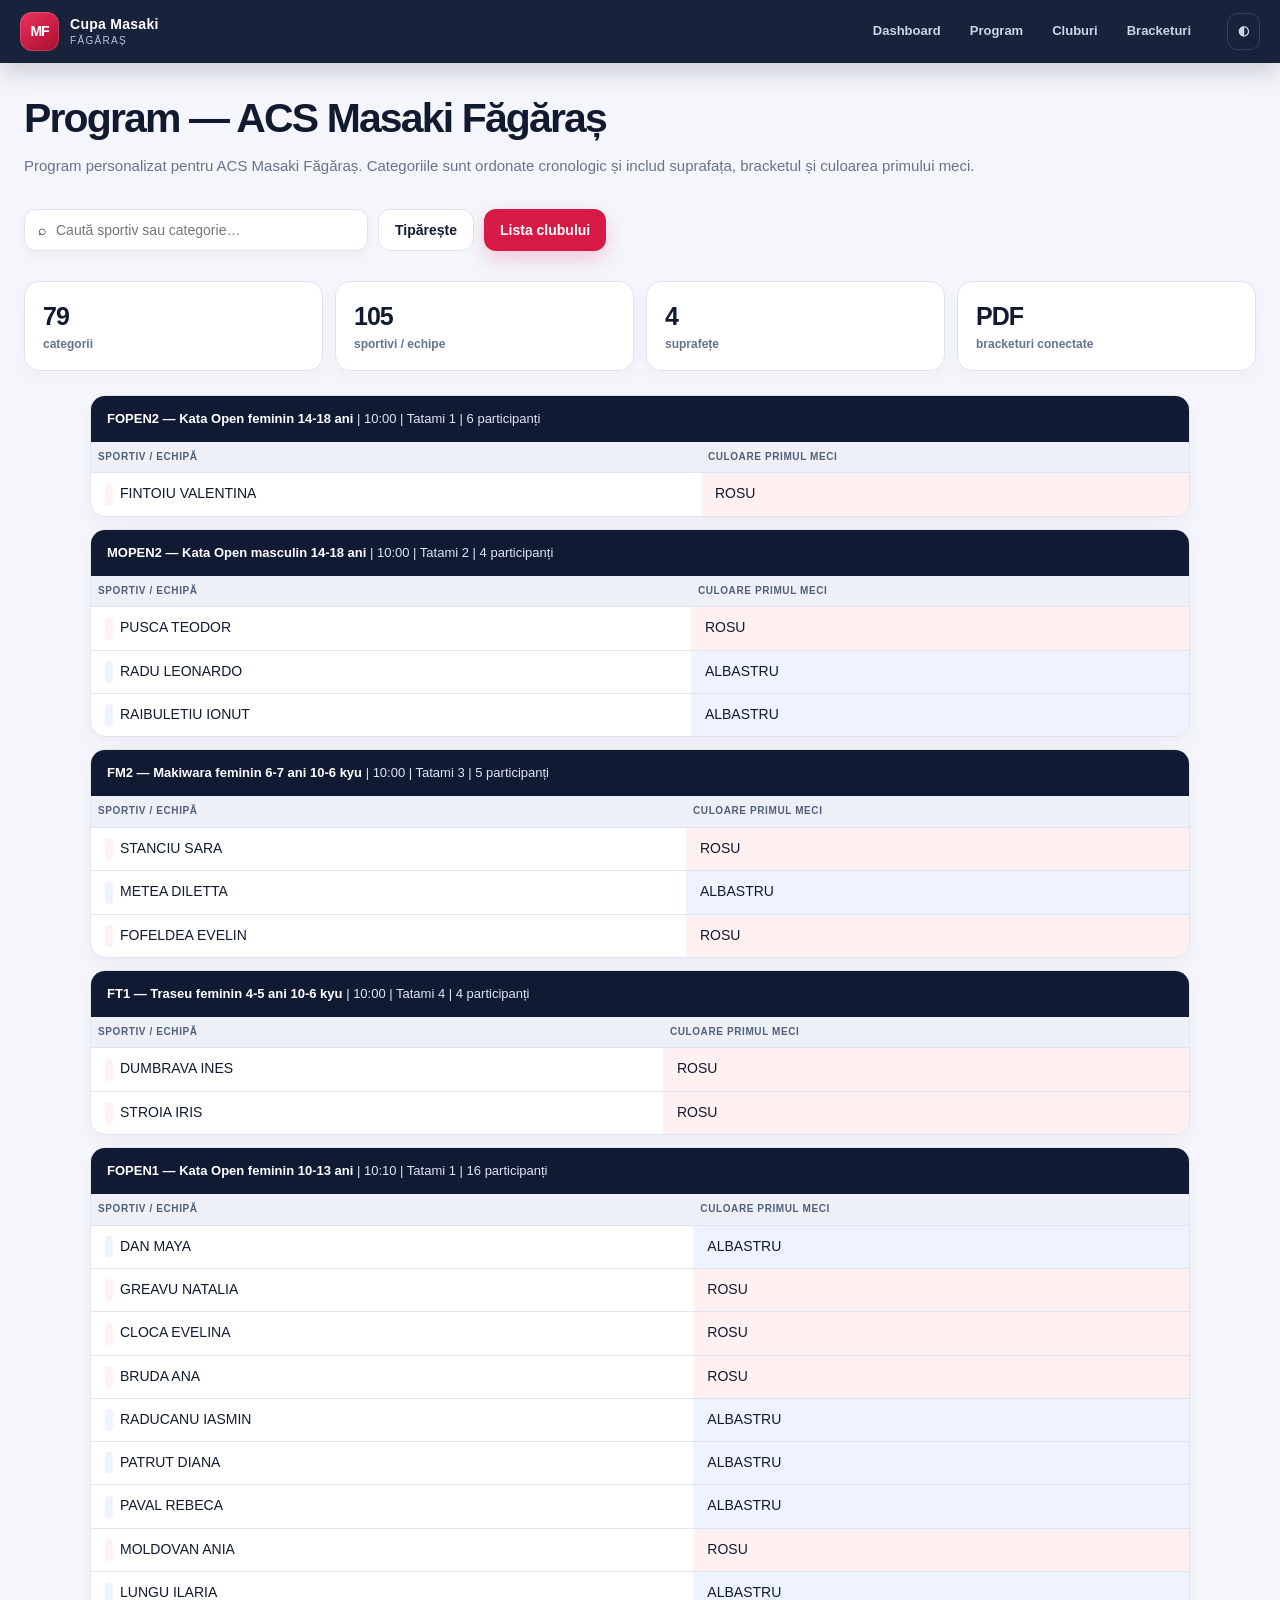
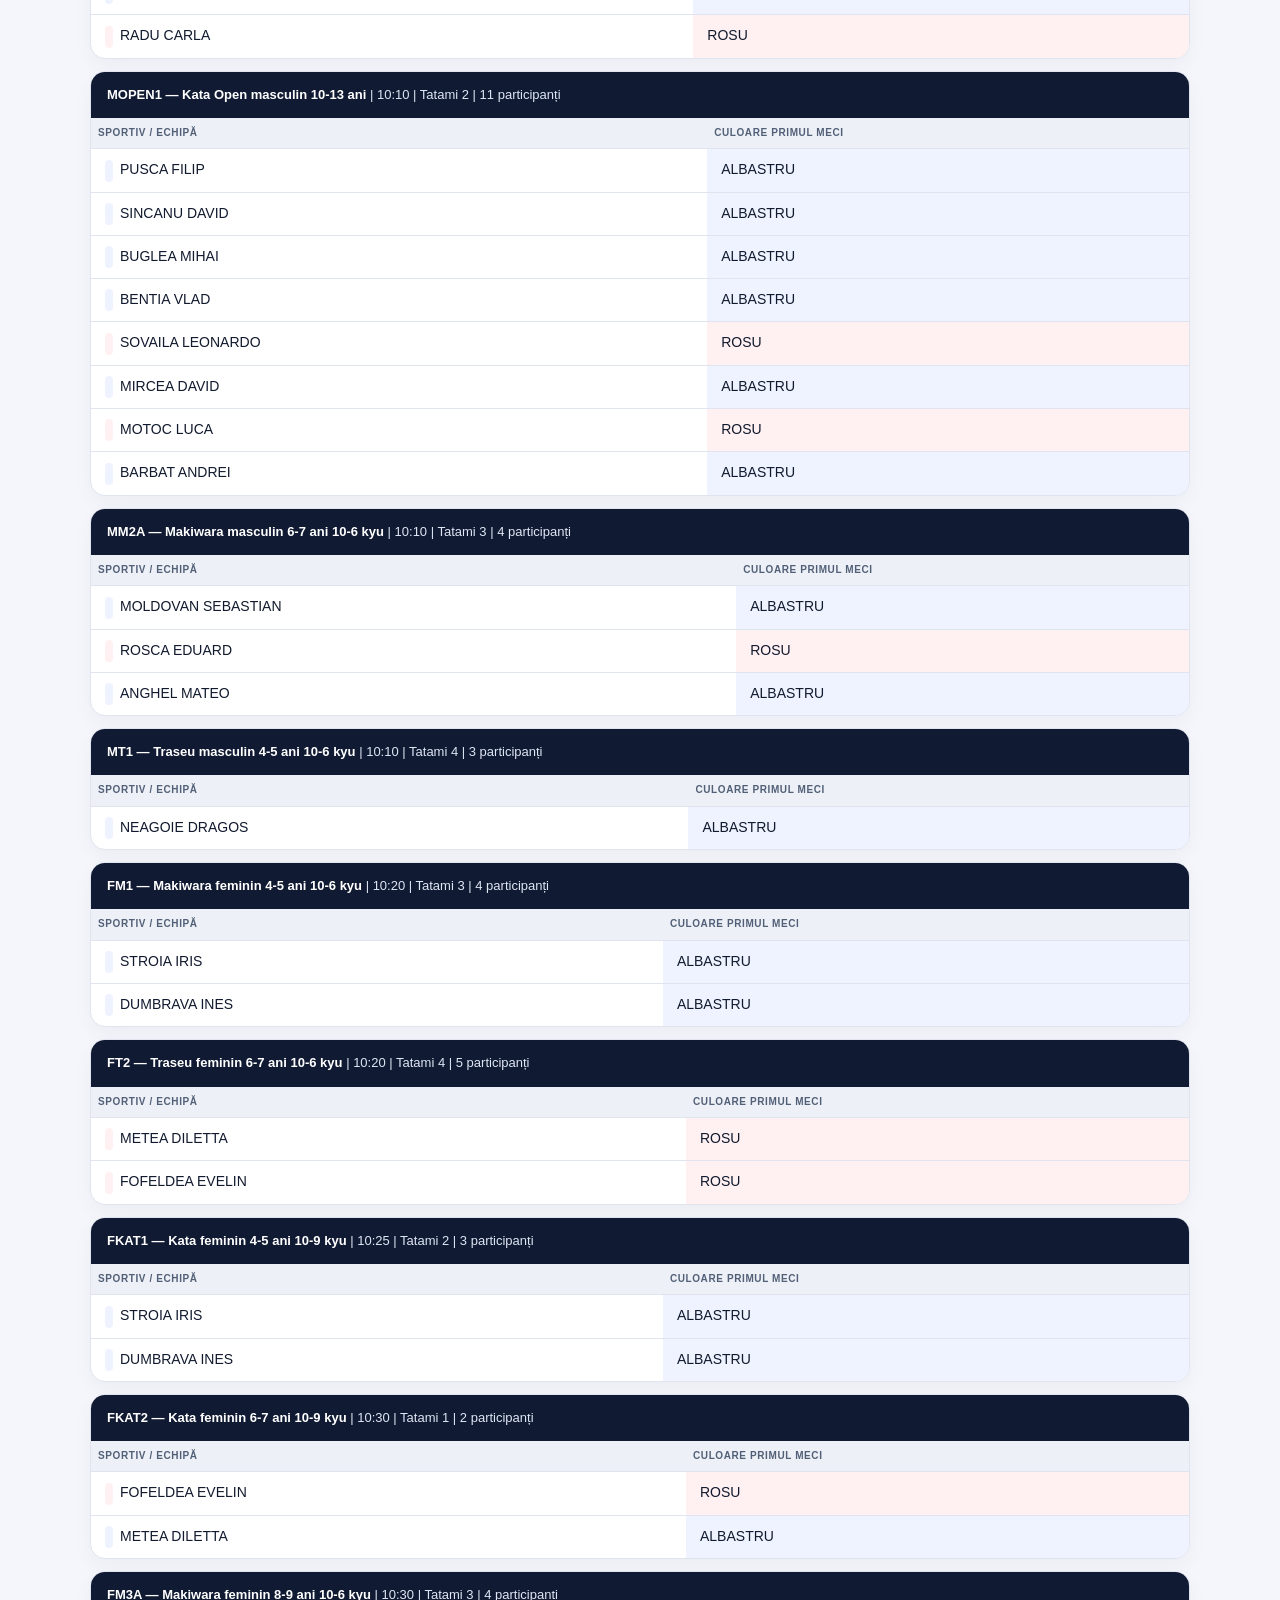
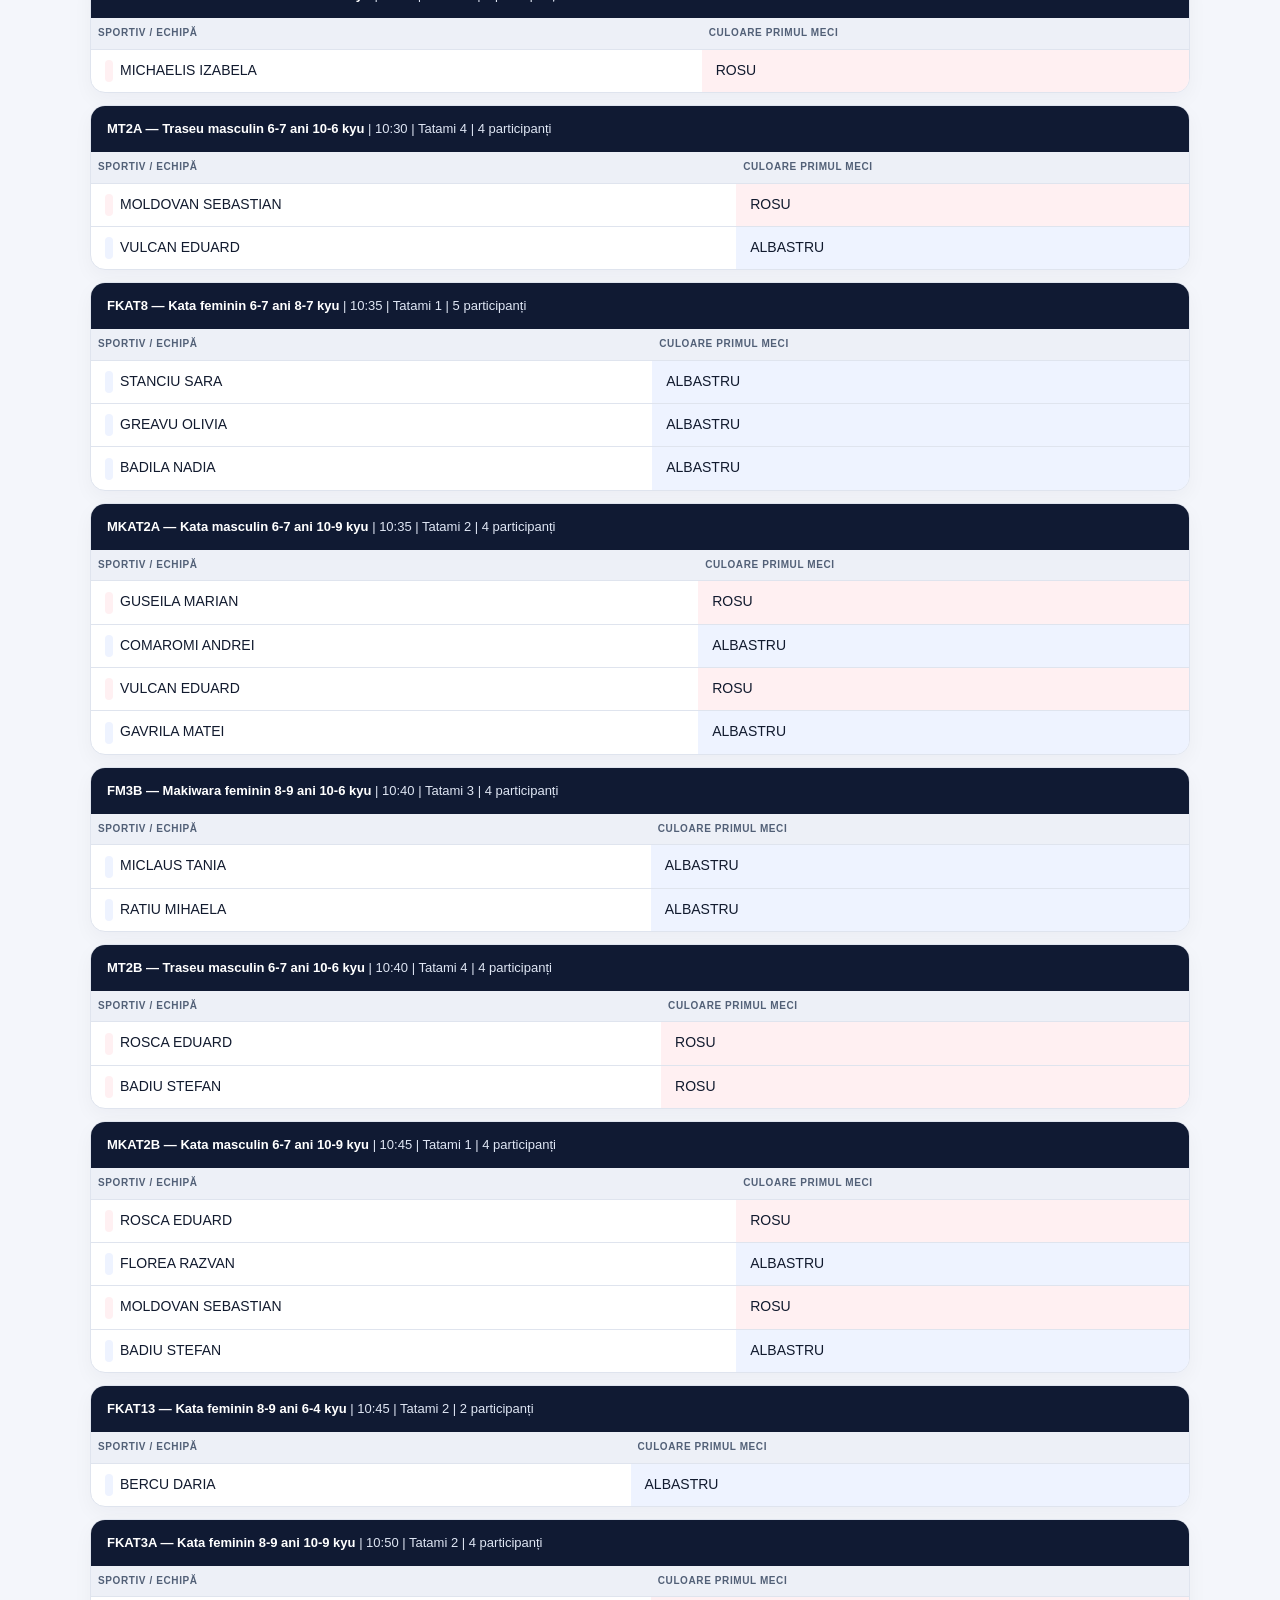
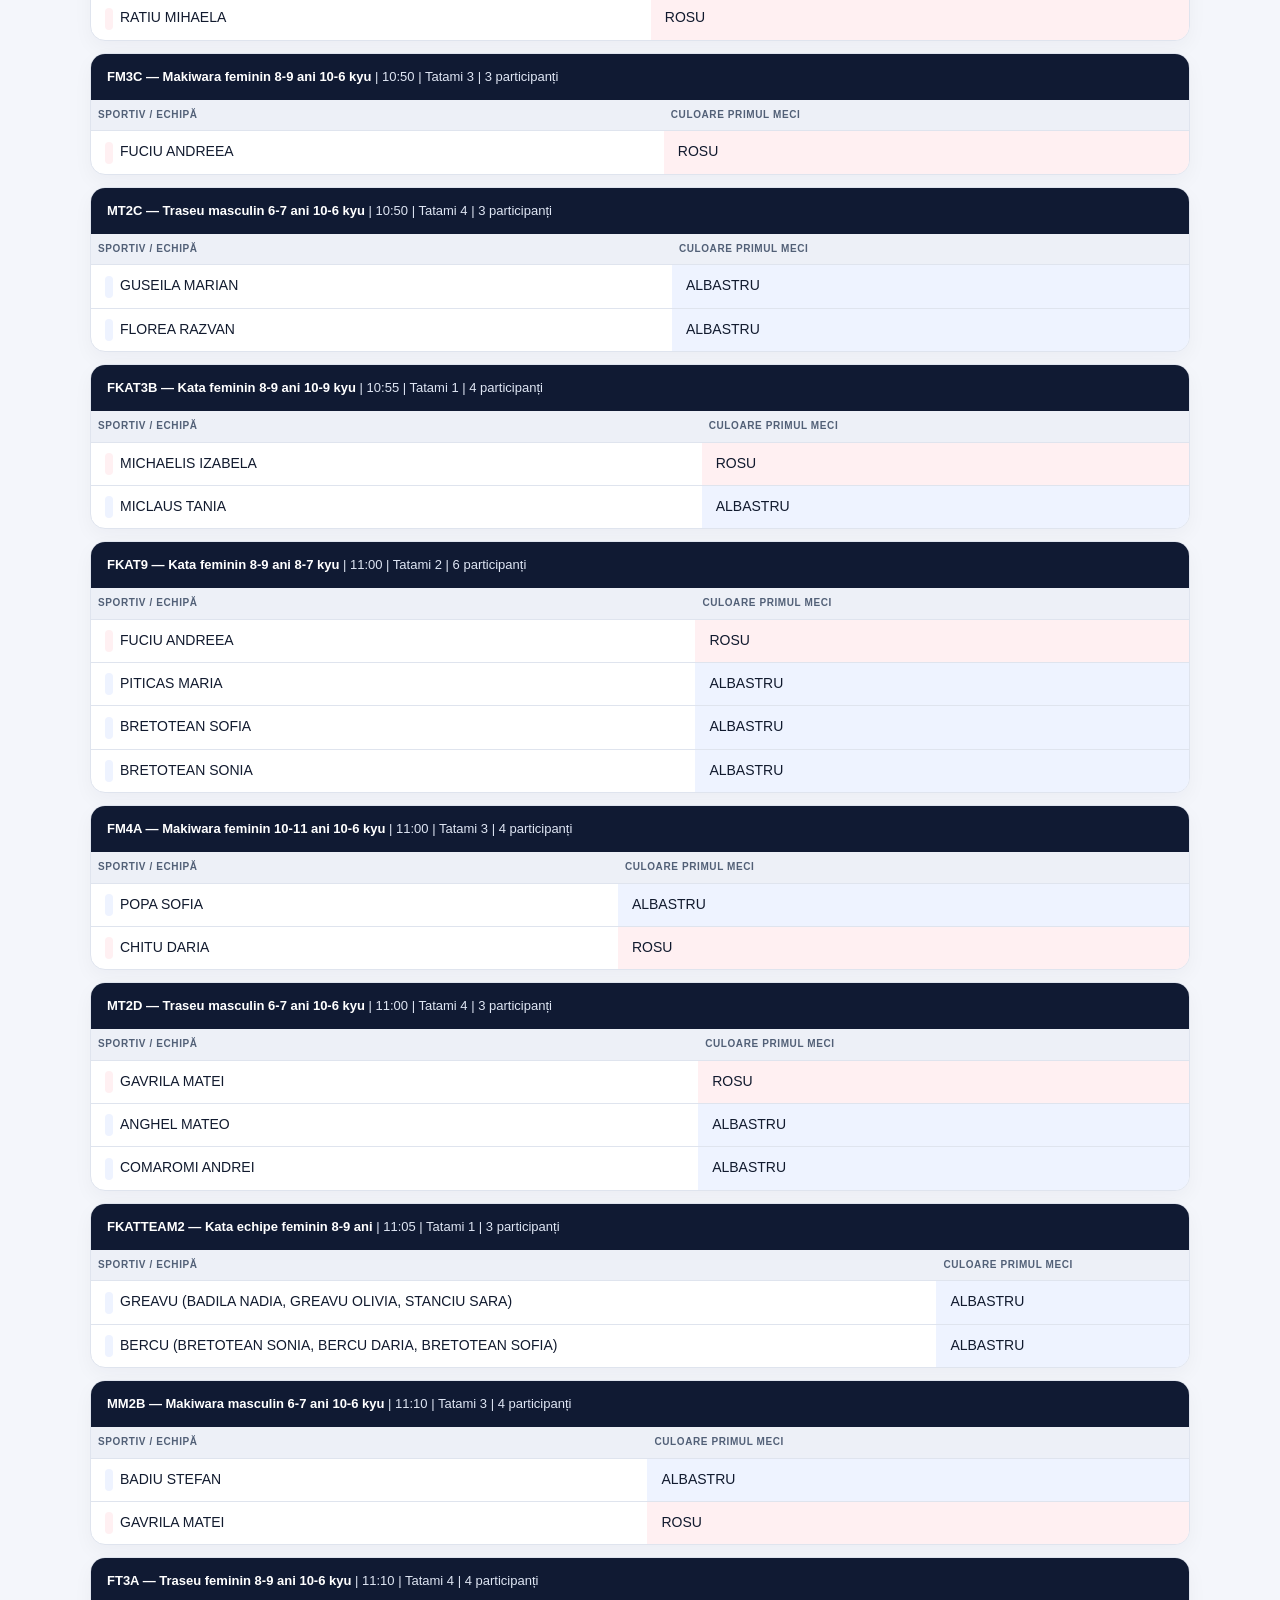
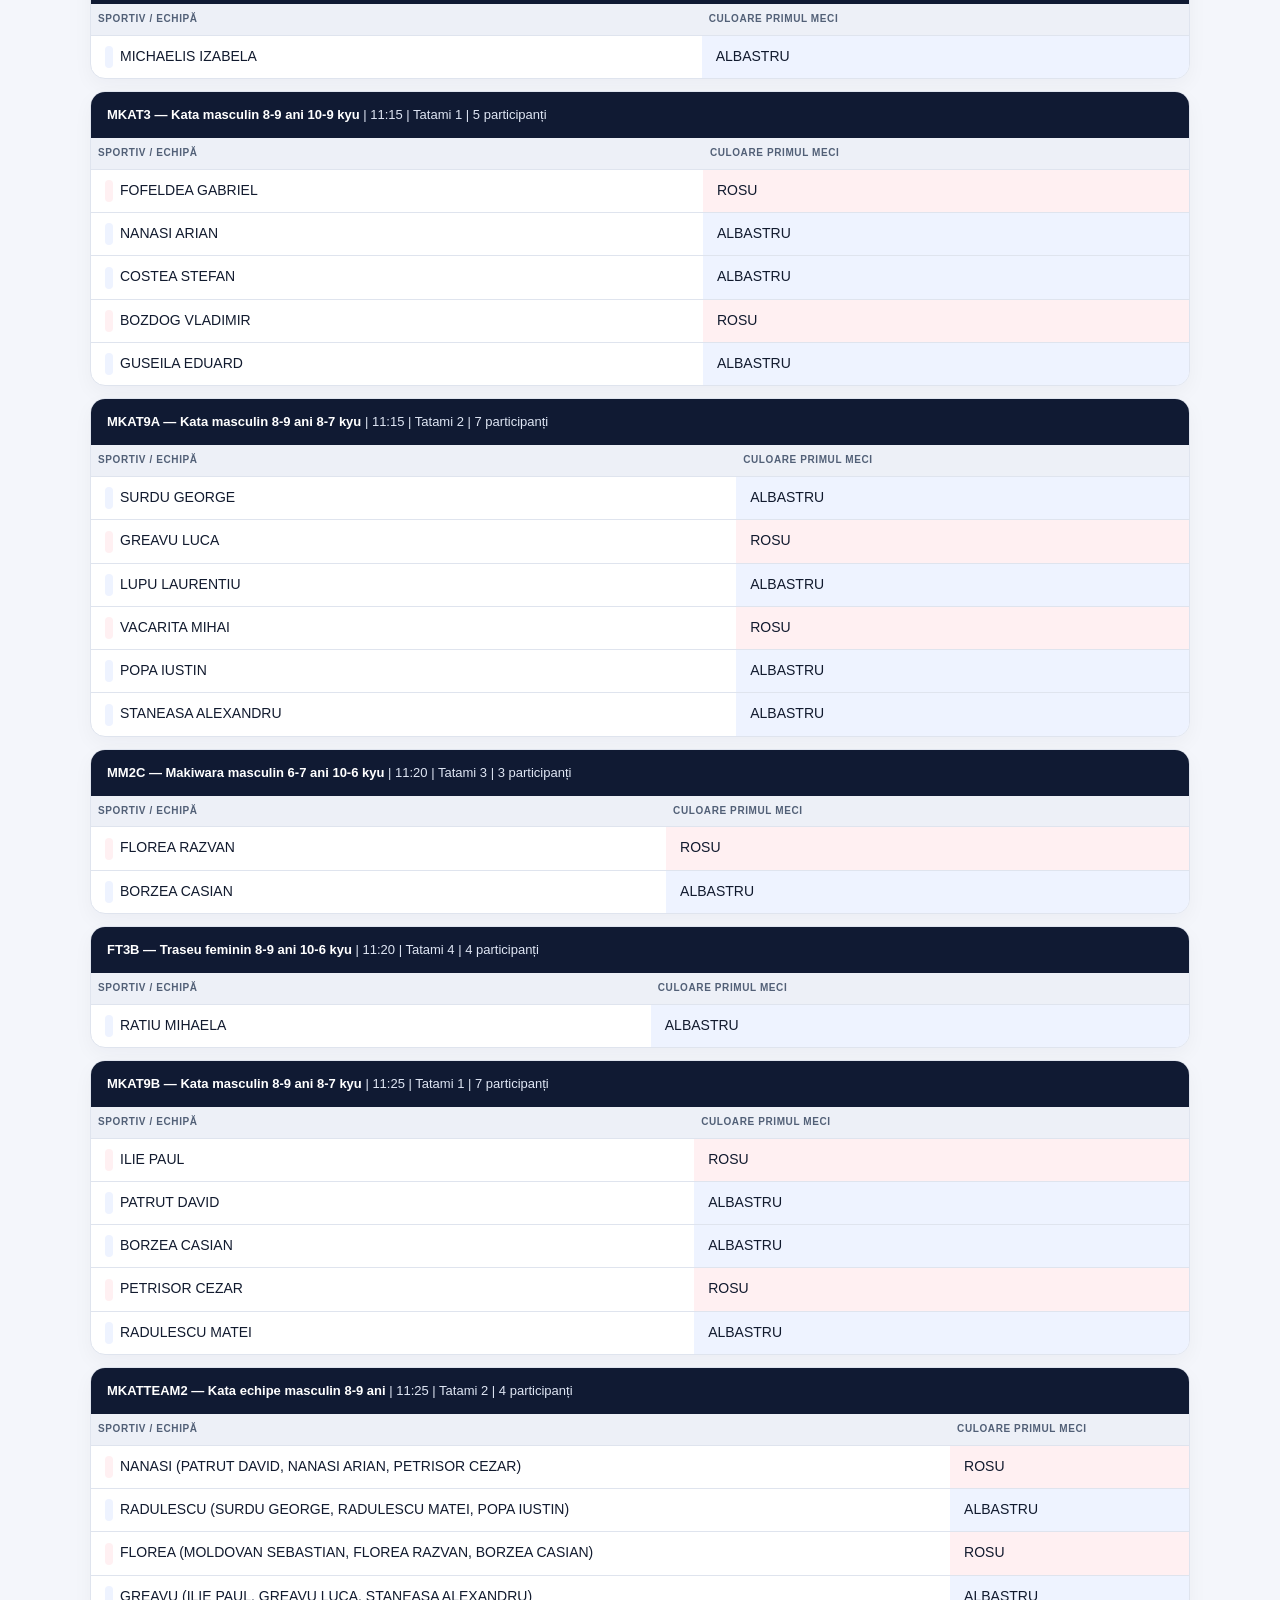
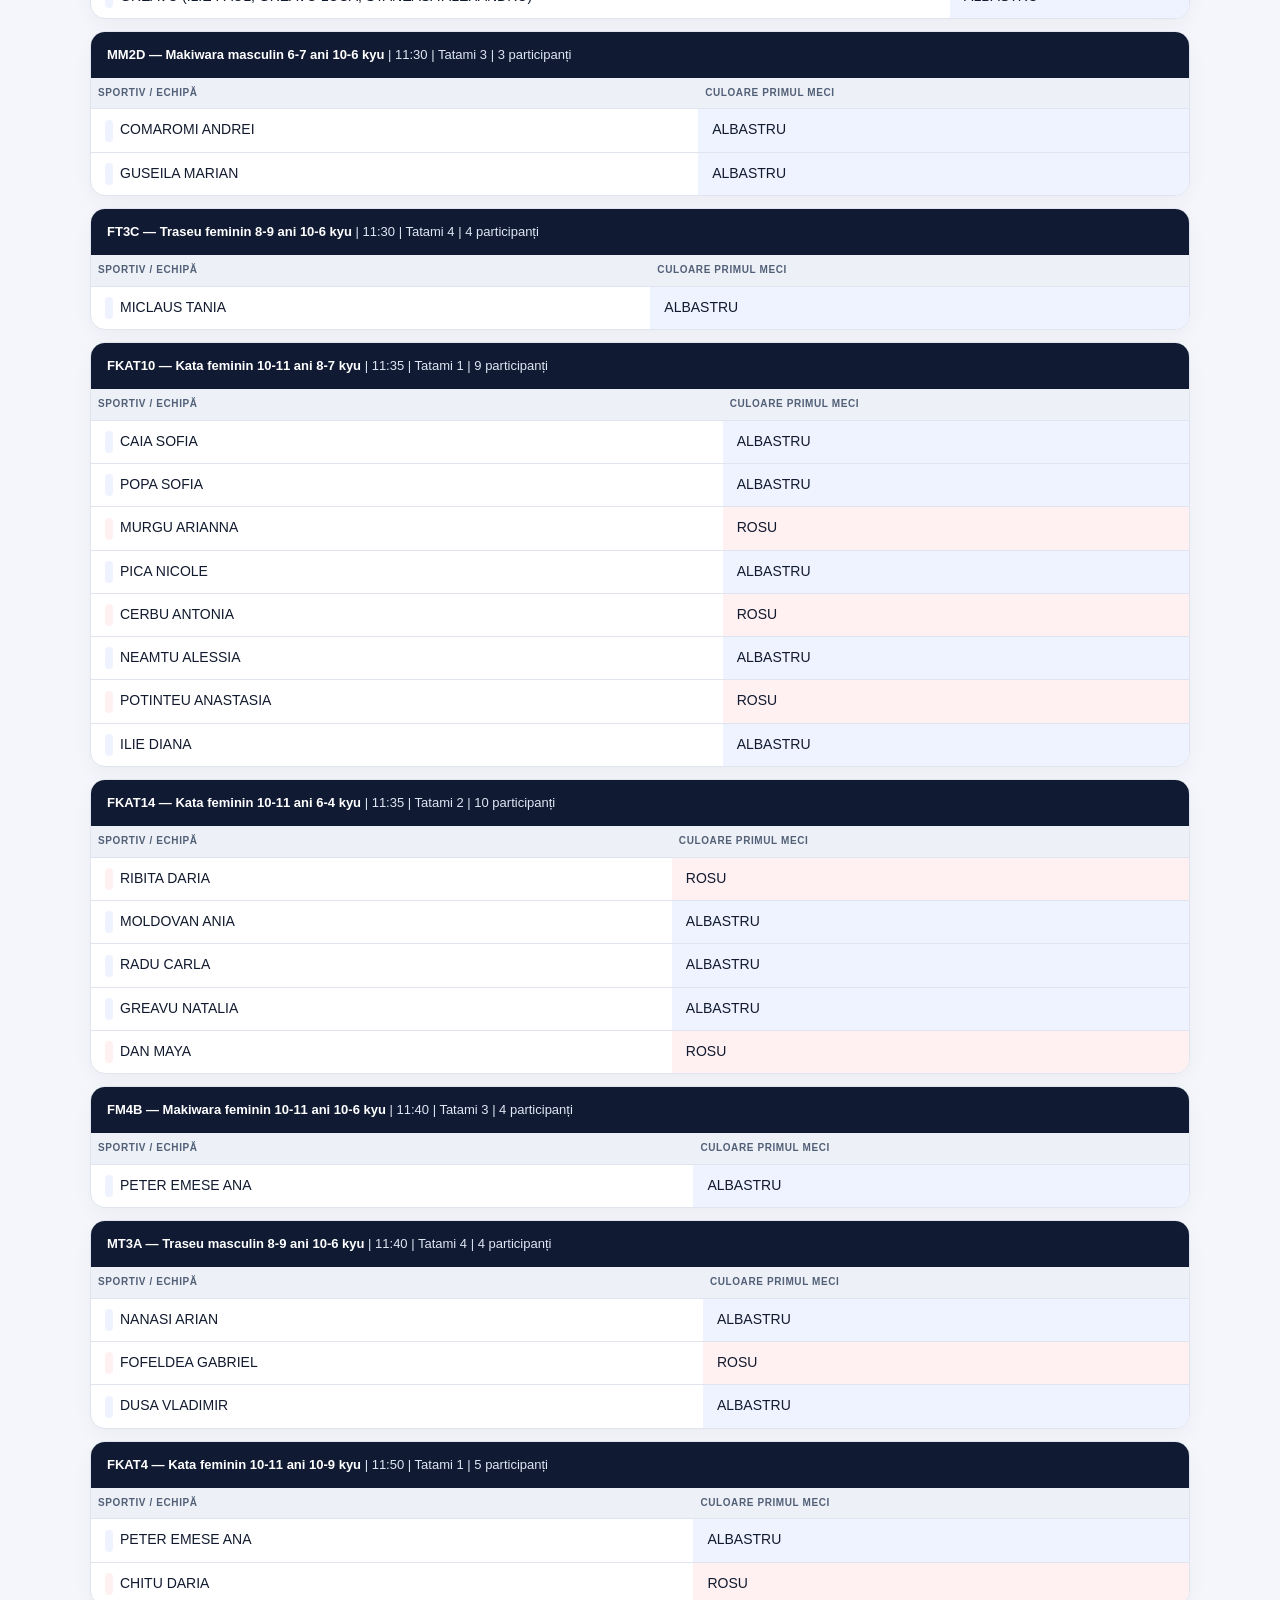
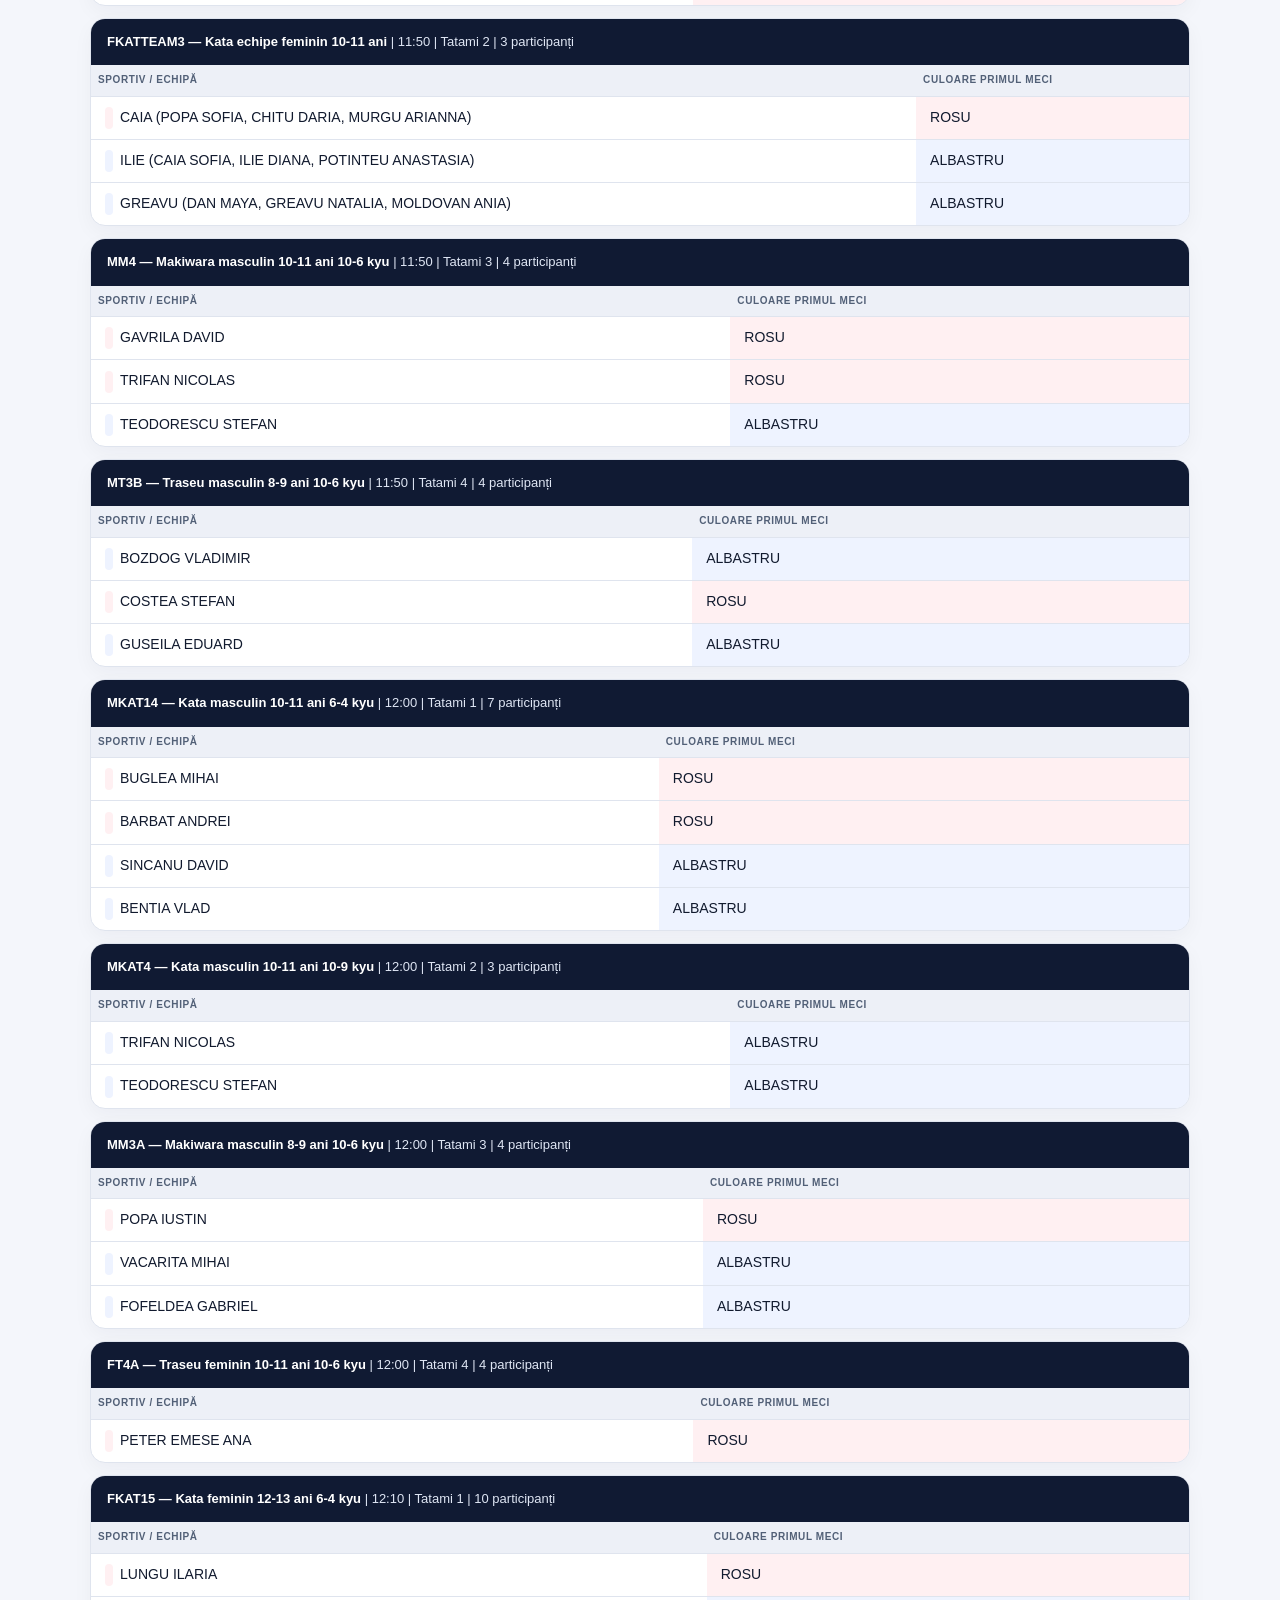
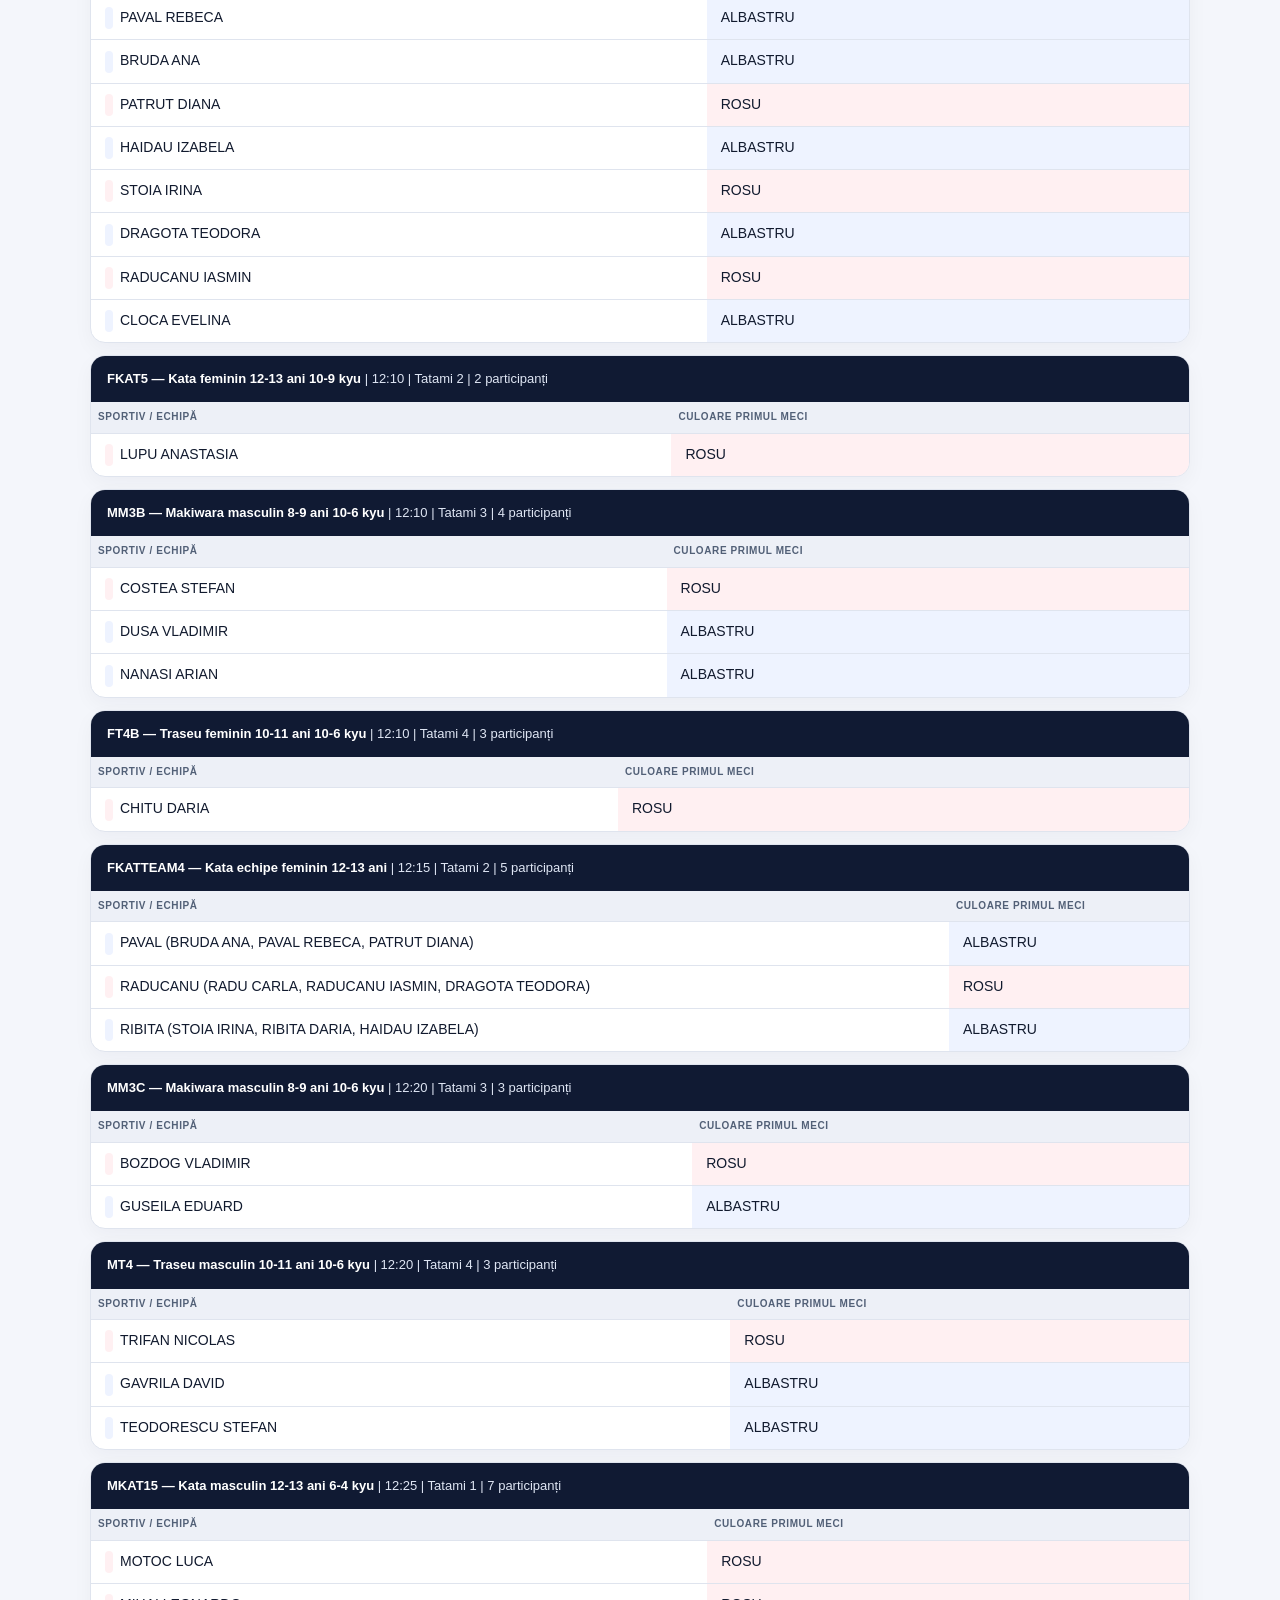
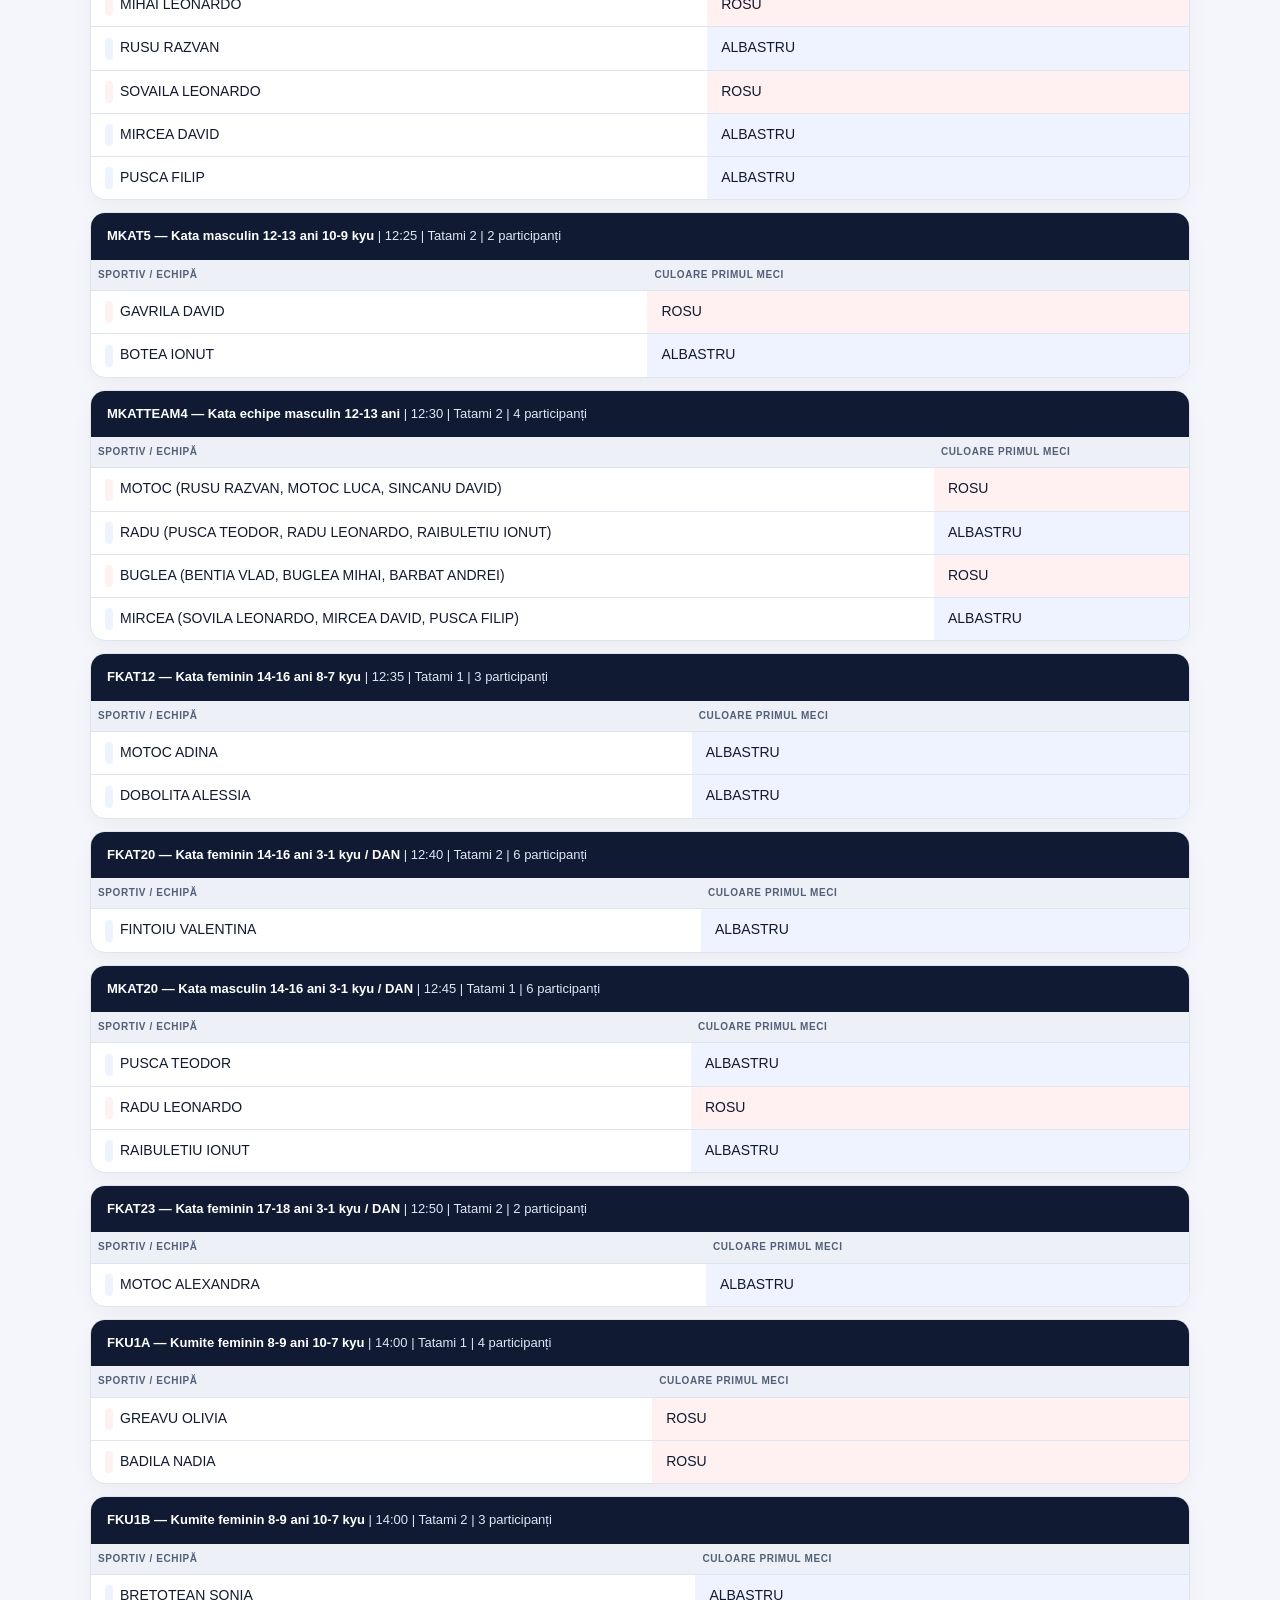
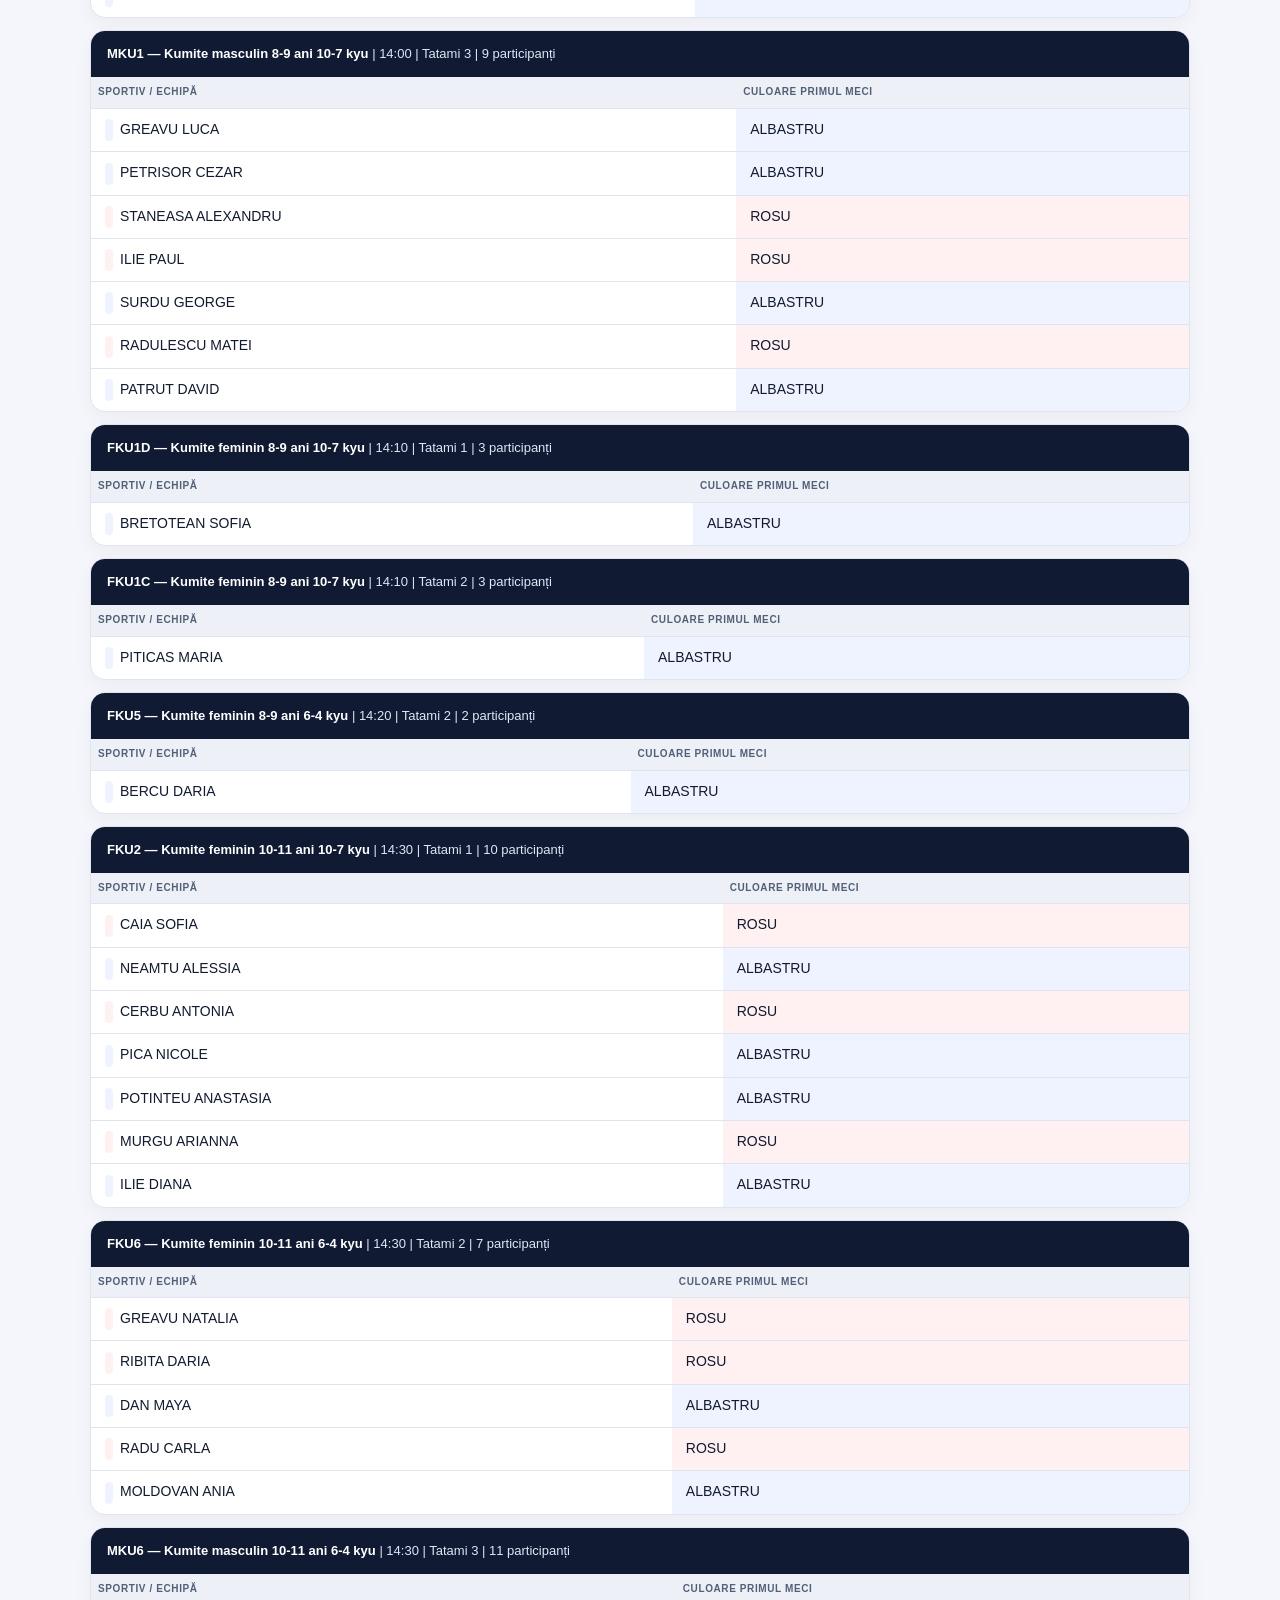
==== commit 9d1962b7: "Add Giroc kata team, entry totals and member fees" ====
--- a/acsmasakifagaras/index.html
+++ b/acsmasakifagaras/index.html
@@ -392,9 +392,9 @@
 <tr><td><span class="band rosu"></span>CHITU DARIA</td><td class="rosu">ROSU</td></tr>
 </table></section>
 <section class="category-block">
-<div class="category-title"><a href="../bracketuri.pdf?pagina=81#page=81">FKATTEAM4 — Kata echipe feminin 12-13 ani  </a> | 12:15 | Tatami 2 | 4 participanți</div>
-<table class="category-table"><tr><th>Sportiv / echipă</th><th>Culoare primul meci</th></tr>
-<tr><td><span class="band rosu"></span>PAVAL (BRUDA ANA, PAVAL REBECA, PATRUT DIANA)</td><td class="rosu">ROSU</td></tr>
+<div class="category-title"><a href="../bracketuri.pdf?pagina=81#page=81">FKATTEAM4 — Kata echipe feminin 12-13 ani  </a> | 12:15 | Tatami 2 | 5 participanți</div>
+<table class="category-table"><tr><th>Sportiv / echipă</th><th>Culoare primul meci</th></tr>
+<tr><td><span class="band albastru"></span>PAVAL (BRUDA ANA, PAVAL REBECA, PATRUT DIANA)</td><td class="albastru">ALBASTRU</td></tr>
 <tr><td><span class="band rosu"></span>RADUCANU (RADU CARLA, RADUCANU IASMIN, DRAGOTA TEODORA)</td><td class="rosu">ROSU</td></tr>
 <tr><td><span class="band albastru"></span>RIBITA (STOIA IRINA, RIBITA DARIA, HAIDAU IZABELA)</td><td class="albastru">ALBASTRU</td></tr>
 </table></section>
